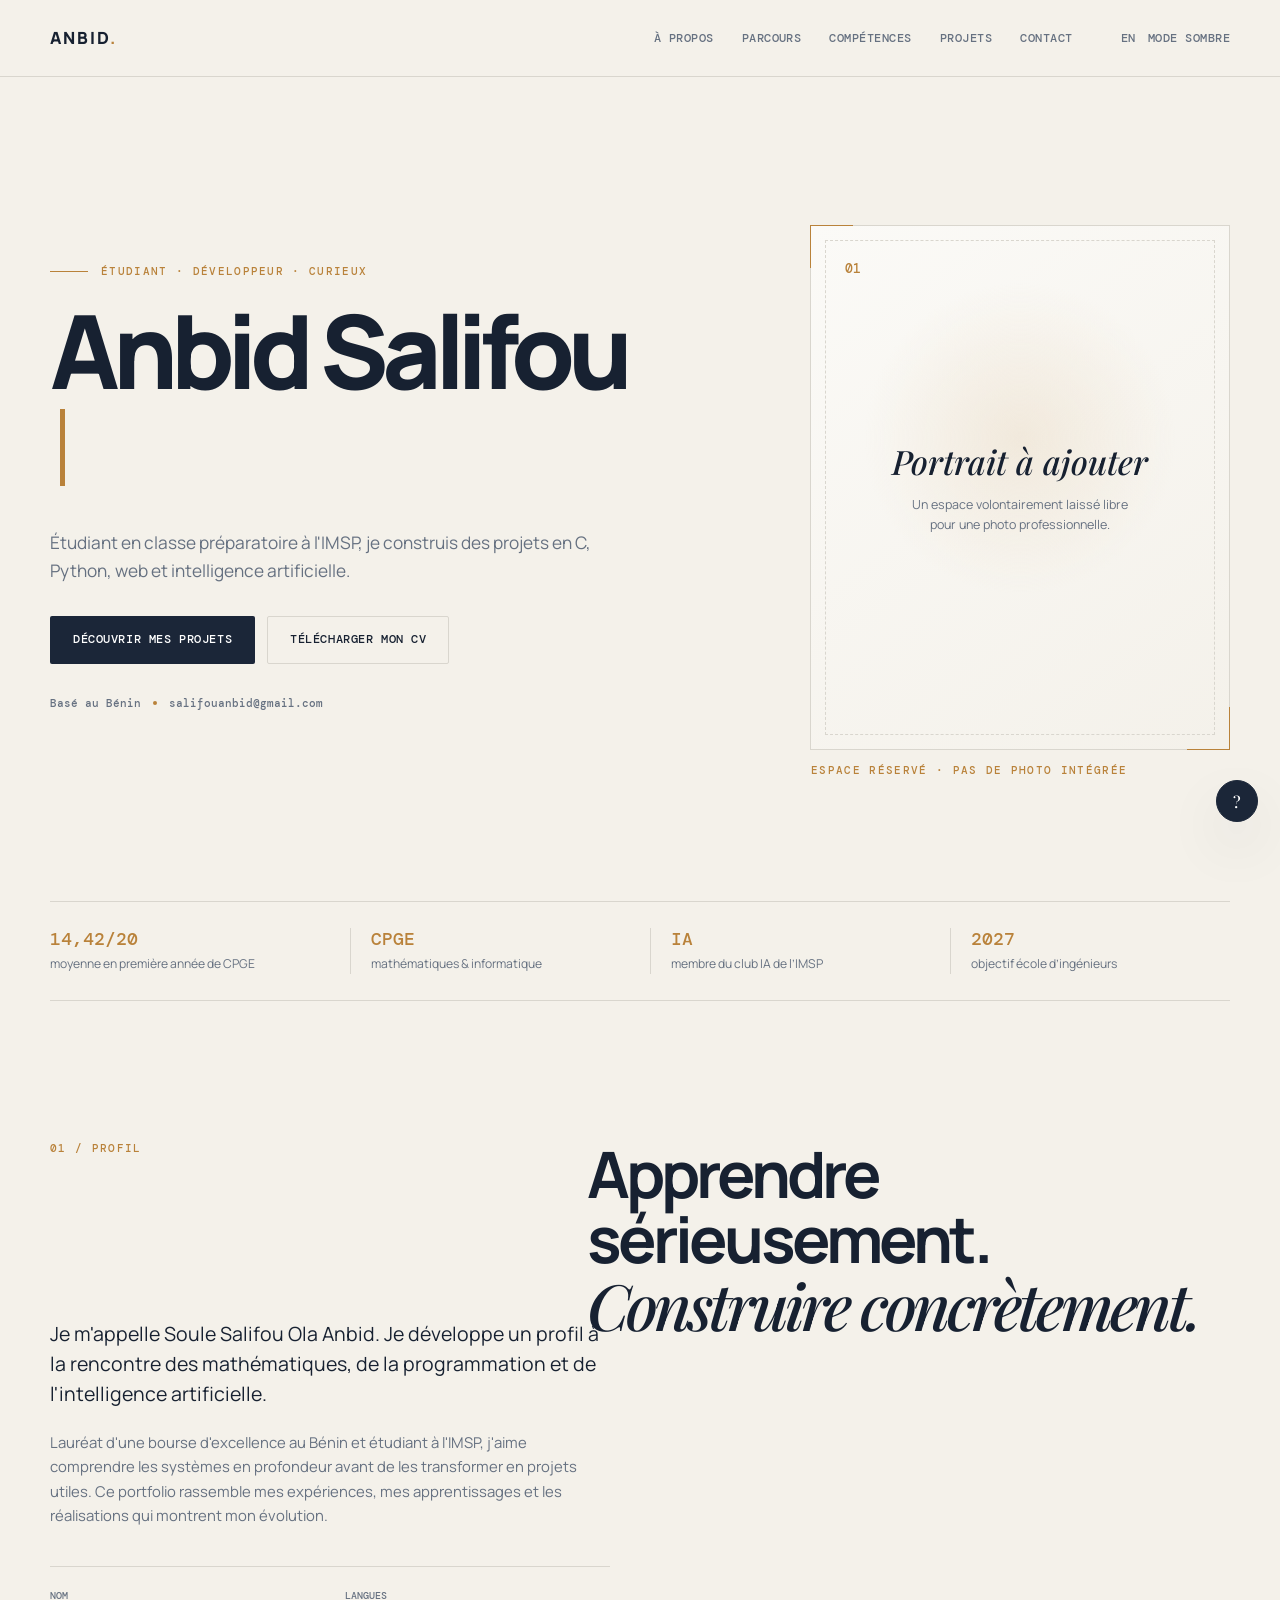
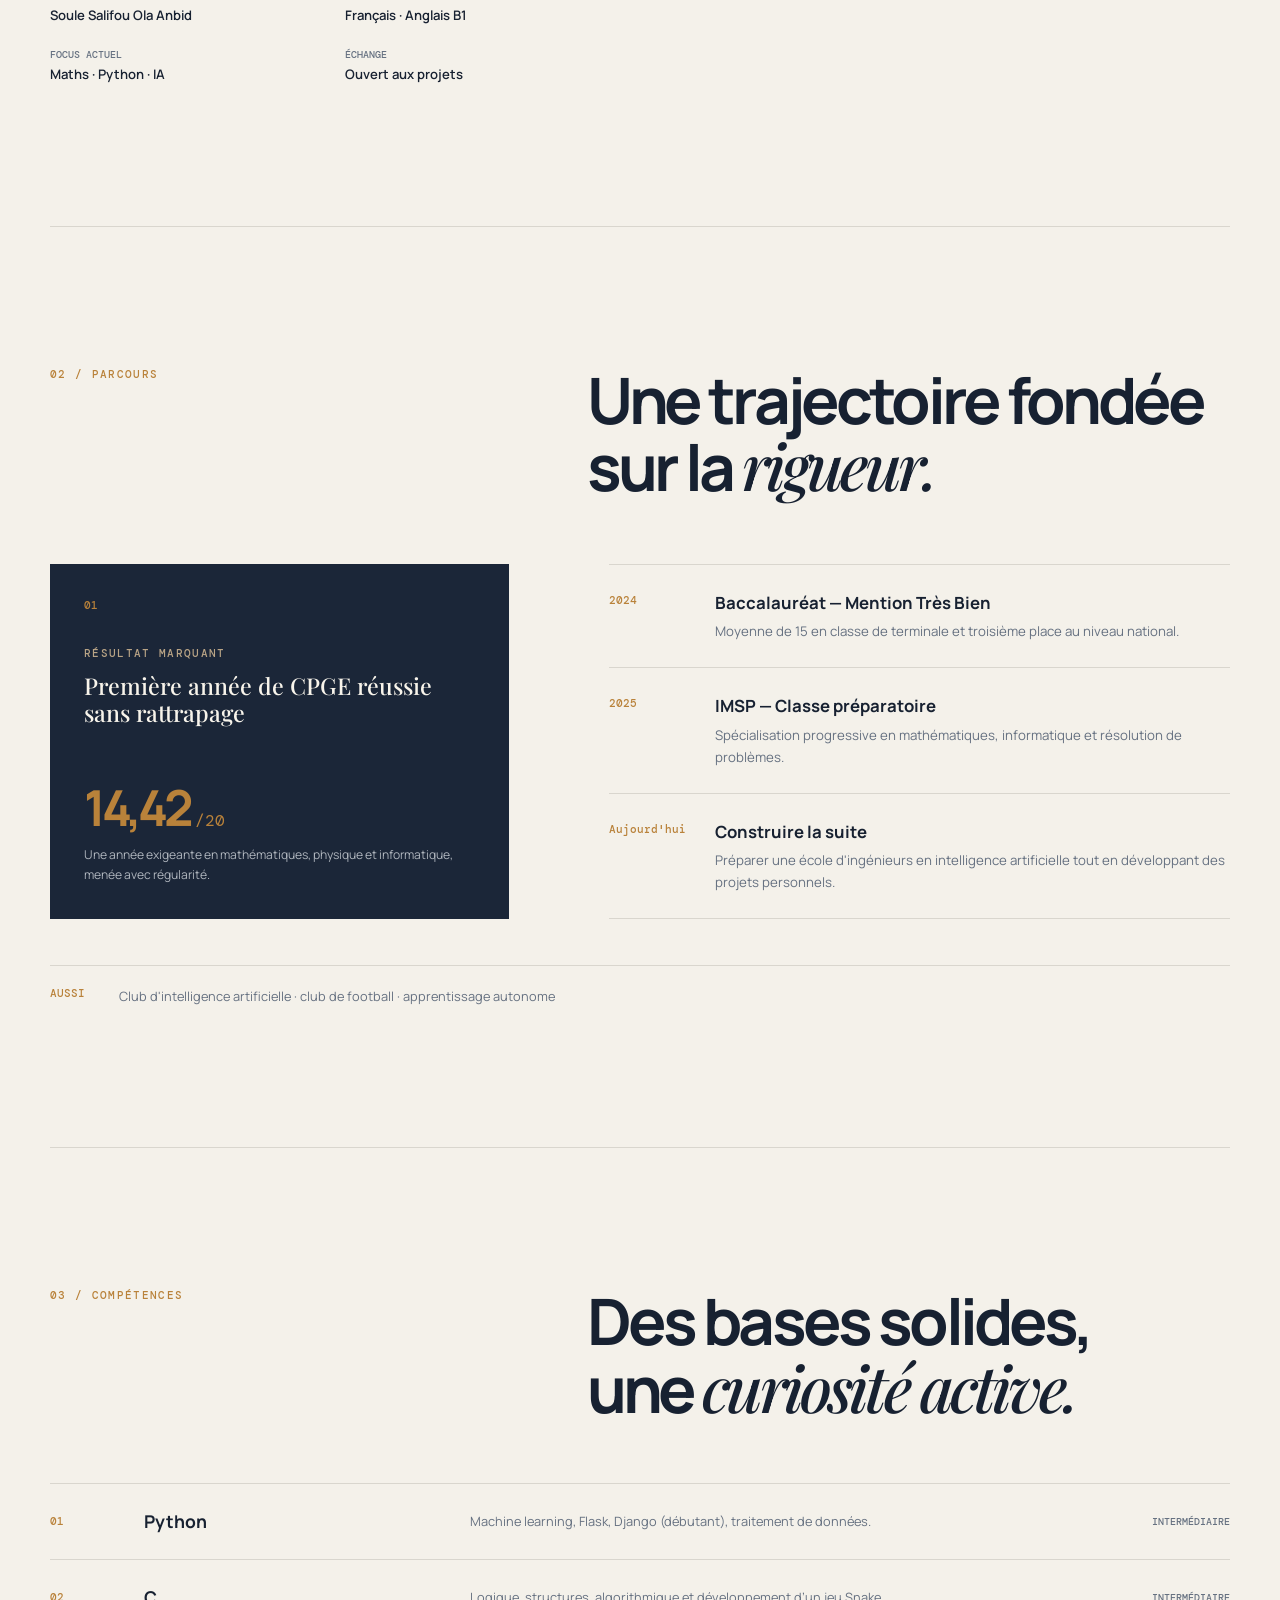
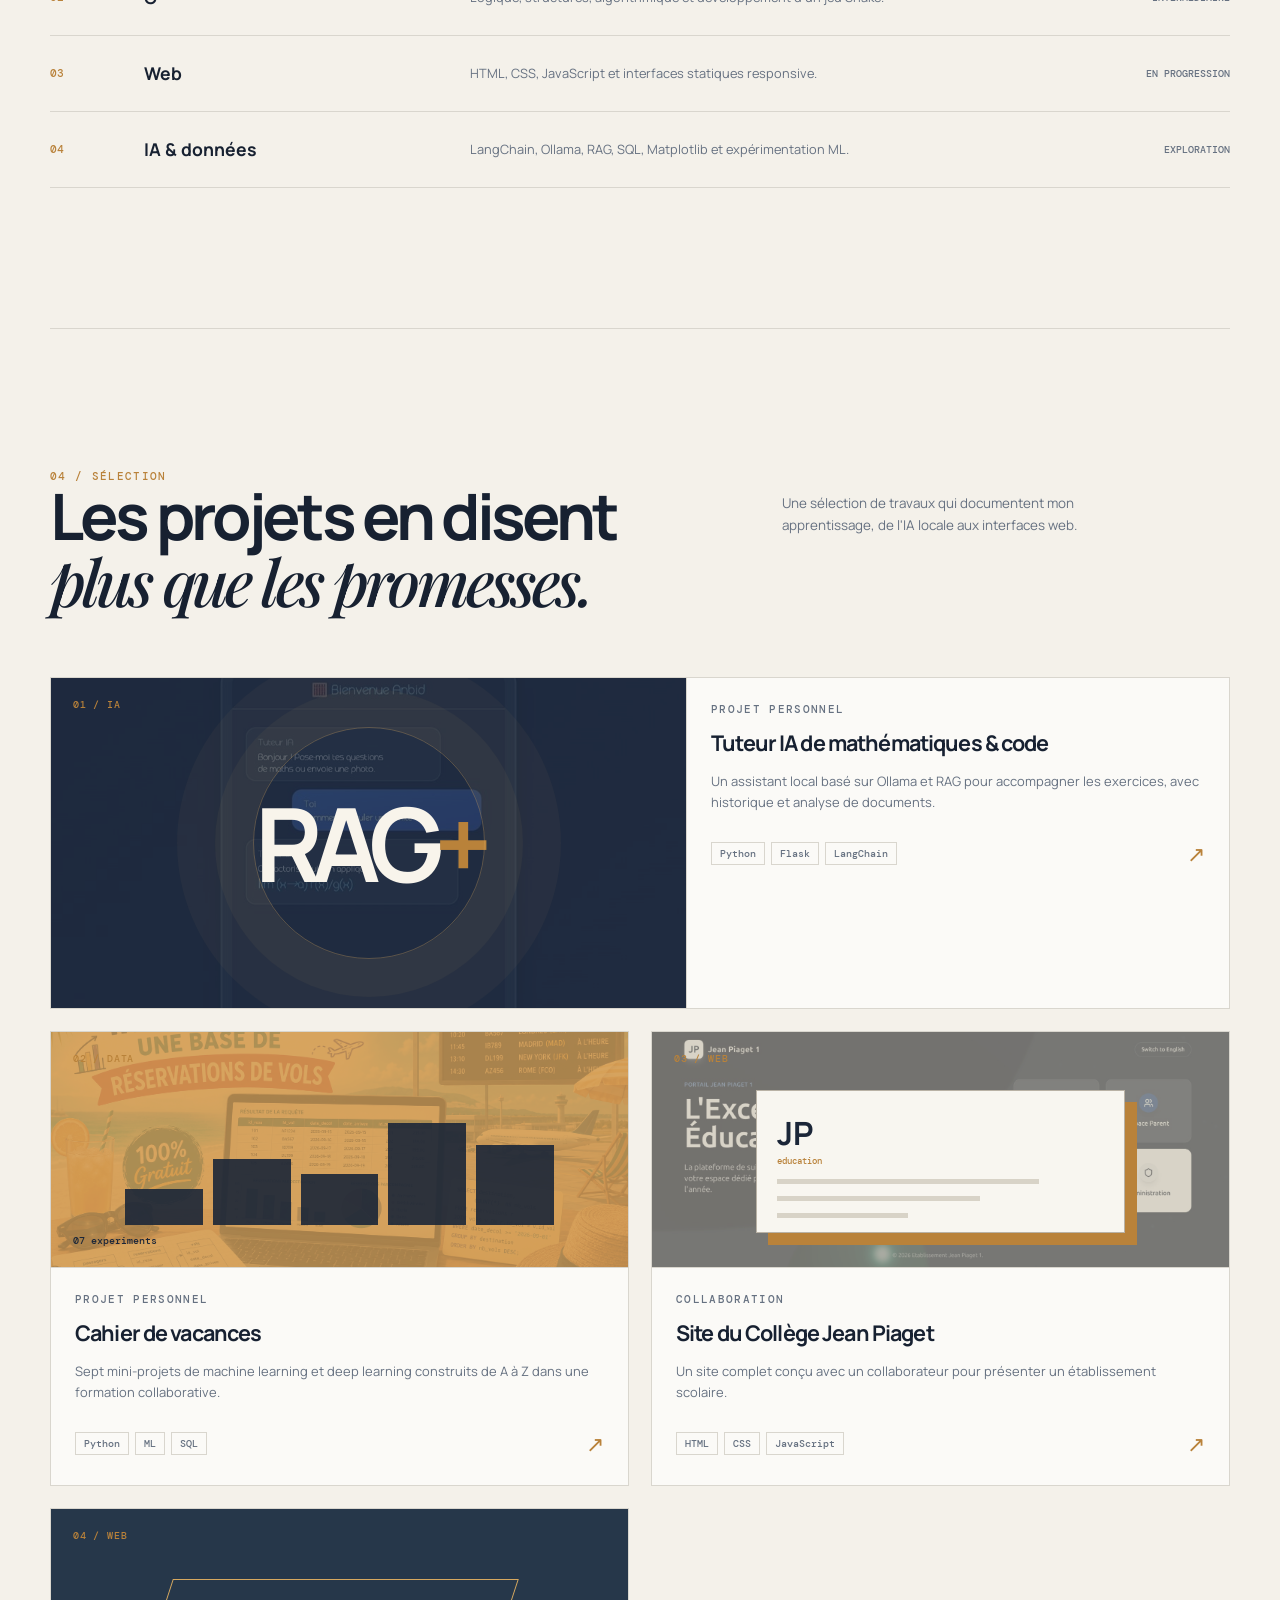
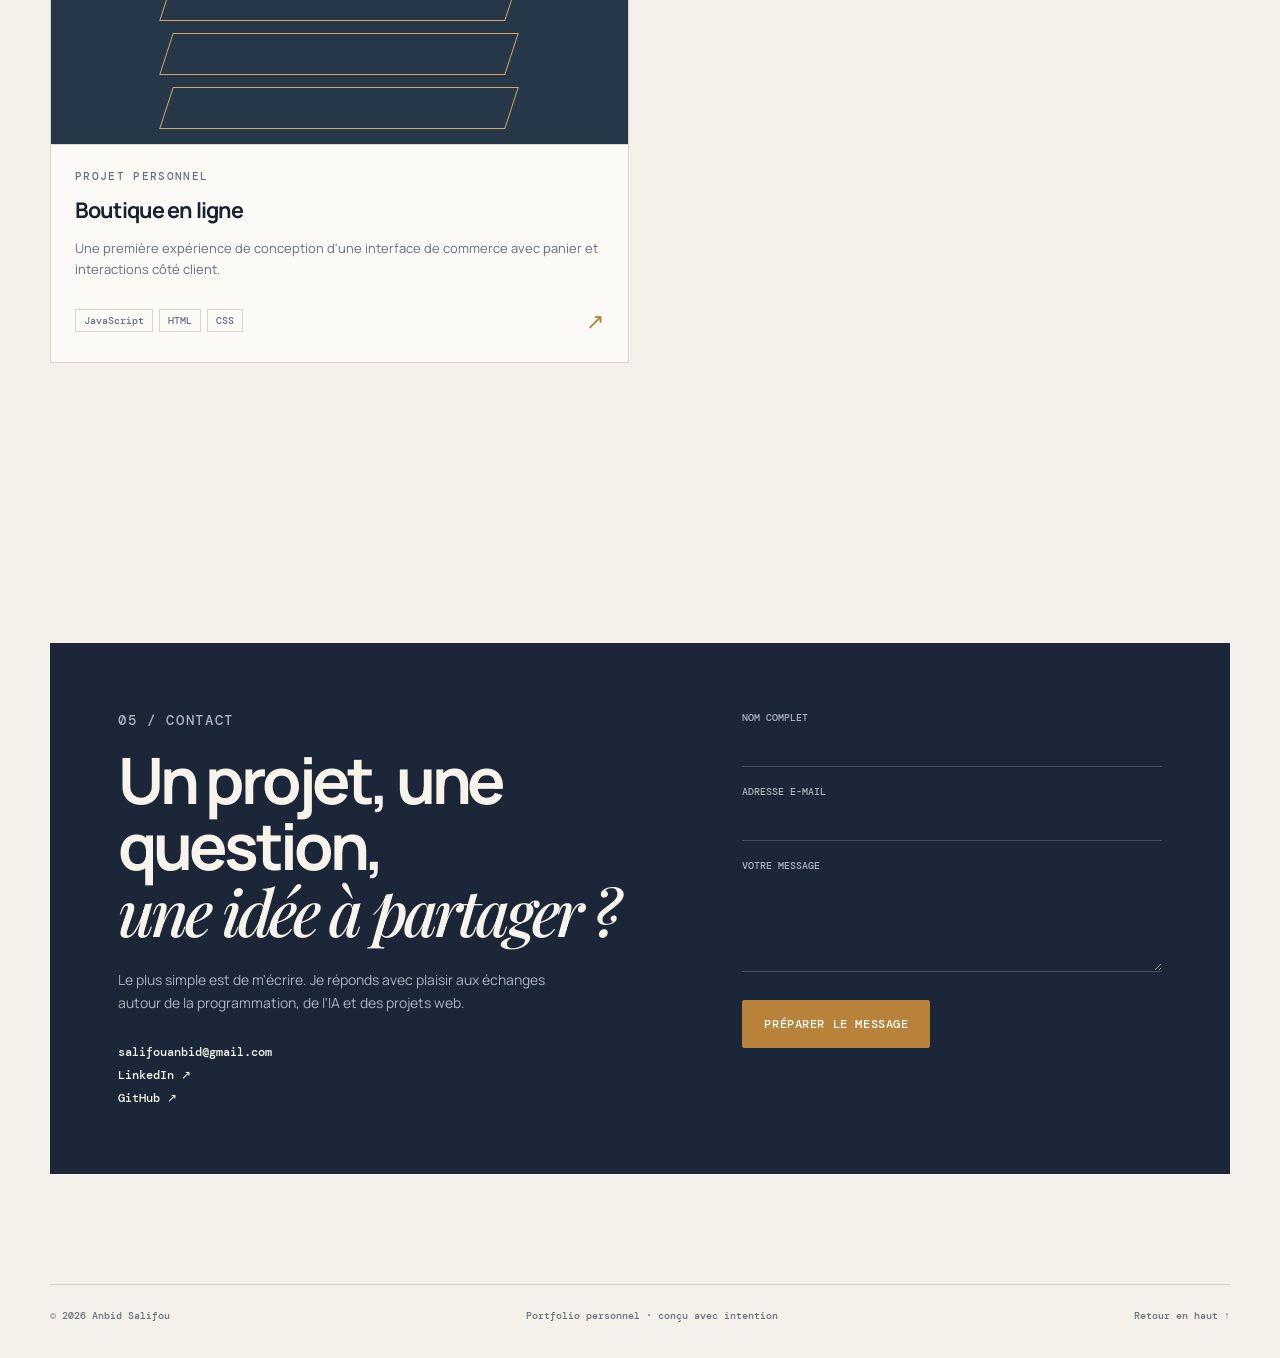
==== index.html @ 21103e48 "Refondre le portfolio avec une direction éditoriale sobre" ====
<!DOCTYPE html>
<html lang="fr">
<head>
    <meta charset="UTF-8">
    <meta name="viewport" content="width=device-width, initial-scale=1.0">
    <meta name="description" content="Portfolio d'Anbid Salifou : mathématiques, informatique, IA et projets web.">
    <meta name="theme-color" content="#f4f1ea">
    <title>Anbid Salifou — Portfolio</title>
    <link rel="icon" href="data:image/svg+xml,%3Csvg xmlns='http://www.w3.org/2000/svg' viewBox='0 0 64 64'%3E%3Crect width='64' height='64' rx='14' fill='%231b2638'/%3E%3Ctext x='32' y='43' font-family='Arial,sans-serif' font-size='30' font-weight='700' text-anchor='middle' fill='%23d6a85f'%3EAS%3C/text%3E%3C/svg%3E">
    <link rel="stylesheet" href="style.css">
</head>
<body>
    <header class="site-header">
        <nav class="nav-shell" aria-label="Navigation principale">
            <a class="wordmark" href="#home" aria-label="Anbid Salifou — accueil">ANBID<span>.</span></a>
            <button class="menu-toggle" id="menu-toggle" aria-label="Ouvrir le menu" aria-expanded="false"><span></span><span></span></button>
            <div class="nav-panel" id="nav-panel">
                <a href="#about" data-i18n="nav_about">À propos</a>
                <a href="#journey" data-i18n="nav_journey">Parcours</a>
                <a href="#skills" data-i18n="nav_skills">Compétences</a>
                <a href="#projects" data-i18n="nav_projects">Projets</a>
                <a href="#contact" data-i18n="nav_contact">Contact</a>
            </div>
            <div class="nav-tools">
                <button class="text-control" id="lang-toggle" type="button" title="Changer de langue">EN</button>
                <button class="text-control" id="theme-toggle" type="button" data-i18n="theme_light">Mode clair</button>
            </div>
        </nav>
    </header>

    <main>
        <section class="hero" id="home">
            <div class="hero-copy">
                <p class="eyebrow"><span class="eyebrow-line"></span><span data-i18n="hero_eyebrow">Étudiant · développeur · curieux</span></p>
                <h1><span id="typewriter-title">Anbid Salifou</span><span class="type-cursor" aria-hidden="true"></span></h1>
                <p class="hero-lede" id="typewriter-text">Étudiant en classe préparatoire à l'IMSP, je construis des projets en C, Python, web et intelligence artificielle.</p>
                <div class="hero-actions">
                    <a class="button button-dark" href="#projects" data-i18n="hero_projects">Découvrir mes projets</a>
                    <a class="button button-outline" href="assets/cv-anbid-salifou.pdf" download data-i18n="hero_cv">Télécharger mon CV</a>
                </div>
                <div class="hero-meta">
                    <span data-i18n="hero_location">Basé au Bénin</span><span class="meta-dot"></span><a href="mailto:salifouanbid@gmail.com">salifouanbid@gmail.com</a>
                </div>
            </div>
            <div class="portrait-slot" aria-label="Emplacement réservé pour une future photo">
                <div class="portrait-inner">
                    <span class="portrait-number">01</span>
                    <span class="portrait-label" data-i18n="portrait_placeholder">Portrait à ajouter</span>
                    <span class="portrait-note" data-i18n="portrait_note">Un espace volontairement laissé libre pour une photo professionnelle.</span>
                </div>
                <span class="portrait-caption" data-i18n="portrait_caption">Espace réservé · pas de photo intégrée</span>
            </div>
        </section>

        <section class="proof-bar" aria-label="Points forts">
            <div><strong>14,42/20</strong><span data-i18n="proof_average">moyenne en première année de CPGE</span></div>
            <div><strong>CPGE</strong><span data-i18n="proof_studies">mathématiques & informatique</span></div>
            <div><strong>IA</strong><span data-i18n="proof_club">membre du club IA de l'IMSP</span></div>
            <div><strong>2027</strong><span data-i18n="proof_goal">objectif école d'ingénieurs</span></div>
        </section>

        <section class="section about-section" id="about">
            <div class="section-intro"><p class="section-kicker">01 / <span data-i18n="about_kicker">Profil</span></p><h2 data-i18n="about_title">Apprendre sérieusement.<br><em>Construire concrètement.</em></h2></div>
            <div class="about-content">
                <p class="lead" data-i18n="about_lead">Je m'appelle Soule Salifou Ola Anbid. Je développe un profil à la rencontre des mathématiques, de la programmation et de l'intelligence artificielle.</p>
                <p data-i18n="about_text">Lauréat d'une bourse d'excellence au Bénin et étudiant à l'IMSP, j'aime comprendre les systèmes en profondeur avant de les transformer en projets utiles. Ce portfolio rassemble mes expériences, mes apprentissages et les réalisations qui montrent mon évolution.</p>
                <div class="about-details">
                    <div><span data-i18n="detail_name_label">Nom</span><strong>Soule Salifou Ola Anbid</strong></div>
                    <div><span data-i18n="detail_languages_label">Langues</span><strong data-i18n="detail_languages">Français · Anglais B1</strong></div>
                    <div><span data-i18n="detail_focus_label">Focus actuel</span><strong data-i18n="detail_focus">Maths · Python · IA</strong></div>
                    <div><span data-i18n="detail_availability_label">Échange</span><strong data-i18n="detail_availability">Ouvert aux projets</strong></div>
                </div>
            </div>
        </section>

        <section class="section journey-section" id="journey">
            <div class="section-heading"><p class="section-kicker">02 / <span data-i18n="journey_kicker">Parcours</span></p><h2 data-i18n="journey_title">Une trajectoire fondée<br>sur la <em>rigueur.</em></h2></div>
            <div class="journey-layout">
                <div class="achievement-card"><span class="card-index">01</span><p class="card-label" data-i18n="achievement_label">Résultat marquant</p><h3 data-i18n="achievement_title">Première année de CPGE réussie sans rattrapage</h3><strong>14,42<span>/20</span></strong><p data-i18n="achievement_text">Une année exigeante en mathématiques, physique et informatique, menée avec régularité.</p></div>
                <div class="timeline">
                    <article><span>2024</span><div><h3 data-i18n="timeline_bac_title">Baccalauréat — Mention Très Bien</h3><p data-i18n="timeline_bac_text">Moyenne de 15 en classe de terminale et troisième place au niveau national.</p></div></article>
                    <article><span>2025</span><div><h3 data-i18n="timeline_cpge_title">IMSP — Classe préparatoire</h3><p data-i18n="timeline_cpge_text">Spécialisation progressive en mathématiques, informatique et résolution de problèmes.</p></div></article>
                    <article><span data-i18n="timeline_now_date">Aujourd'hui</span><div><h3 data-i18n="timeline_now_title">Construire la suite</h3><p data-i18n="timeline_now_text">Préparer une école d'ingénieurs en intelligence artificielle tout en développant des projets personnels.</p></div></article>
                </div>
            </div>
            <div class="engagements"><span data-i18n="engagements_label">Aussi</span><p data-i18n="engagements_text">Club d'intelligence artificielle · club de football · apprentissage autonome</p></div>
        </section>

        <section class="section skills-section" id="skills">
            <div class="section-heading"><p class="section-kicker">03 / <span data-i18n="skills_kicker">Compétences</span></p><h2 data-i18n="skills_title">Des bases solides,<br>une <em>curiosité active.</em></h2></div>
            <div class="skills-list">
                <article class="skill-row"><span class="skill-number">01</span><h3>Python</h3><p data-i18n="skill_python">Machine learning, Flask, Django (débutant), traitement de données.</p><span class="skill-level" data-i18n="level_intermediate">Intermédiaire</span></article>
                <article class="skill-row"><span class="skill-number">02</span><h3>C</h3><p data-i18n="skill_c">Logique, structures, algorithmique et développement d'un jeu Snake.</p><span class="skill-level" data-i18n="level_intermediate">Intermédiaire</span></article>
                <article class="skill-row"><span class="skill-number">03</span><h3>Web</h3><p data-i18n="skill_web">HTML, CSS, JavaScript et interfaces statiques responsive.</p><span class="skill-level" data-i18n="level_learning">En progression</span></article>
                <article class="skill-row"><span class="skill-number">04</span><h3>IA & données</h3><p data-i18n="skill_ai">LangChain, Ollama, RAG, SQL, Matplotlib et expérimentation ML.</p><span class="skill-level" data-i18n="level_exploring">Exploration</span></article>
            </div>
        </section>

        <section class="section projects-section" id="projects">
            <div class="section-heading projects-heading"><div><p class="section-kicker">04 / <span data-i18n="projects_kicker">Sélection</span></p><h2 data-i18n="projects_title">Les projets en disent<br><em>plus que les promesses.</em></h2></div><p class="heading-note" data-i18n="projects_note">Une sélection de travaux qui documentent mon apprentissage, de l'IA locale aux interfaces web.</p></div>
            <div class="projects-grid">
                <article class="project-card project-card-featured"><div class="project-visual visual-ai"><img class="project-shot" src="images/tuteur-ia.jpg" alt="Aperçu du tuteur IA" loading="lazy"><span class="project-category">01 / IA</span><div class="visual-mark">RAG<span>+</span></div></div><div class="project-body"><p class="project-type" data-i18n="project_build">Projet personnel</p><h3 data-i18n="project_ai_title">Tuteur IA de mathématiques & code</h3><p data-i18n="project_ai_text">Un assistant local basé sur Ollama et RAG pour accompagner les exercices, avec historique et analyse de documents.</p><div class="project-footer"><div class="tags"><span>Python</span><span>Flask</span><span>LangChain</span></div><a href="https://github.com/salifouanbid/Math-agent" target="_blank" rel="noopener" aria-label="Math-agent sur GitHub">↗</a></div></div></article>
                <article class="project-card"><div class="project-visual visual-notebook"><img class="project-shot" src="images/image.png" alt="Aperçu d’un mini-projet de machine learning" loading="lazy"><span class="project-category">02 / DATA</span><div class="mini-chart"><i></i><i></i><i></i><i></i><i></i></div><span class="visual-caption">07 experiments</span></div><div class="project-body"><p class="project-type" data-i18n="project_build">Projet personnel</p><h3 data-i18n="project_ml_title">Cahier de vacances</h3><p data-i18n="project_ml_text">Sept mini-projets de machine learning et deep learning construits de A à Z dans une formation collaborative.</p><div class="project-footer"><div class="tags"><span>Python</span><span>ML</span><span>SQL</span></div><a href="https://github.com/salifouanbid/Cahier-Vacances-2026" target="_blank" rel="noopener" aria-label="Cahier de Vacances sur GitHub">↗</a></div></div></article>
                <article class="project-card"><div class="project-visual visual-school"><img class="project-shot" src="images/jp-im-1.jpg" alt="Aperçu du site du Collège Jean Piaget" loading="lazy"><span class="project-category">03 / WEB</span><div class="school-window"><b>JP</b><span>education</span><em></em><em></em><em></em></div></div><div class="project-body"><p class="project-type" data-i18n="project_collab">Collaboration</p><h3 data-i18n="project_school_title">Site du Collège Jean Piaget</h3><p data-i18n="project_school_text">Un site complet conçu avec un collaborateur pour présenter un établissement scolaire.</p><div class="project-footer"><div class="tags"><span>HTML</span><span>CSS</span><span>JavaScript</span></div><a href="https://github.com/salifouanbid/Site-JeanPiaget" target="_blank" rel="noopener" aria-label="Site Jean Piaget sur GitHub">↗</a></div></div></article>
                <article class="project-card"><div class="project-visual visual-shop"><span class="project-category">04 / WEB</span><div class="shop-lines"><span></span><span></span><span></span></div></div><div class="project-body"><p class="project-type" data-i18n="project_build">Projet personnel</p><h3 data-i18n="project_shop_title">Boutique en ligne</h3><p data-i18n="project_shop_text">Une première expérience de conception d'une interface de commerce avec panier et interactions côté client.</p><div class="project-footer"><div class="tags"><span>JavaScript</span><span>HTML</span><span>CSS</span></div><a href="https://github.com/salifouanbid/Boutique_de_ventes_en_ligne" target="_blank" rel="noopener" aria-label="Boutique en ligne sur GitHub">↗</a></div></div></article>
            </div>
        </section>

        <section class="section contact-section" id="contact">
            <div class="contact-panel"><div class="contact-copy"><p class="section-kicker">05 / <span data-i18n="contact_kicker">Contact</span></p><h2 data-i18n="contact_title">Un projet, une question,<br><em>une idée à partager ?</em></h2><p data-i18n="contact_text">Le plus simple est de m'écrire. Je réponds avec plaisir aux échanges autour de la programmation, de l'IA et des projets web.</p><div class="contact-links"><a href="mailto:salifouanbid@gmail.com">salifouanbid@gmail.com</a><a href="https://www.linkedin.com/in/anbid-salifou-656780379/" target="_blank" rel="noopener">LinkedIn ↗</a><a href="https://github.com/salifouanbid" target="_blank" rel="noopener">GitHub ↗</a></div></div><form class="contact-form" id="contactForm"><label><span data-i18n="form_name">Nom complet</span><input type="text" name="name" required></label><label><span data-i18n="form_email">Adresse e-mail</span><input type="email" name="email" required></label><label><span data-i18n="form_message">Votre message</span><textarea name="message" rows="4" required></textarea></label><button class="button button-light" type="submit" data-i18n="form_send">Préparer le message</button><p class="form-status" id="formStatus" role="status" aria-live="polite"></p></form></div>
        </section>
    </main>

    <footer class="site-footer"><span>© 2026 Anbid Salifou</span><span data-i18n="footer_note">Portfolio personnel · conçu avec intention</span><a href="#home" data-i18n="footer_top">Retour en haut ↑</a></footer>

    <button class="back-to-top" id="back-to-top" aria-label="Retour en haut">↑</button>
    <button class="assistant-toggle" id="assistant-toggle" aria-label="Ouvrir l'assistant FAQ">?</button>
    <aside class="assistant" id="assistant" aria-label="Assistant FAQ"><div class="assistant-header"><strong data-i18n="assistant_title">À propos d'Anbid</strong><button id="assistant-close" aria-label="Fermer">×</button></div><div class="assistant-messages" id="assistant-messages"><p class="assistant-msg bot" data-i18n="assistant_welcome">Je peux répondre rapidement sur le parcours, les compétences, les projets ou le contact.</p></div><div class="assistant-suggestions" id="assistant-suggestions"></div><div class="assistant-input"><input id="assistant-input" type="text" data-i18n-placeholder="assistant_placeholder" placeholder="Posez une question…"><button id="assistant-send" aria-label="Envoyer">↗</button></div></aside>
    <script src="script.js"></script>
</body>
</html>
---- style.css ----
@import url('https://fonts.googleapis.com/css2?family=DM+Mono:wght@400;500&family=Manrope:wght@400;500;600;700;800&family=Playfair+Display:ital,wght@0,500;0,600;1,500;1,600&display=swap');

:root { --ink:#172131; --muted:#667181; --paper:#f4f1ea; --surface:#fbfaf7; --line:#d9d6ce; --gold:#b9823a; --gold-soft:#eadbc5; --night:#1b2638; --white:#fffdf8; --shadow:0 24px 60px rgba(29,37,50,.09); --serif:'Playfair Display',Georgia,serif; --sans:'Manrope',Arial,sans-serif; --mono:'DM Mono',monospace; }
body.dark { --ink:#f3f0e8; --muted:#aab2be; --paper:#131a24; --surface:#1a2330; --line:#303b4b; --gold:#d6a85f; --gold-soft:#3e3427; --night:#0e141d; --white:#f8f5ee; --shadow:0 24px 60px rgba(0,0,0,.22); }
* { box-sizing:border-box; margin:0; padding:0; }
html { scroll-behavior:smooth; }
body { background:var(--paper); color:var(--ink); font-family:var(--sans); line-height:1.65; overflow-x:hidden; transition:background .25s,color .25s; }
a { color:inherit; }
.site-header { position:sticky; top:0; z-index:20; background:color-mix(in srgb,var(--paper) 88%,transparent); backdrop-filter:blur(14px); border-bottom:1px solid var(--line); }
.nav-shell { width:min(1180px,calc(100% - 48px)); min-height:76px; margin:auto; display:flex; align-items:center; gap:38px; }
.wordmark { font-weight:800; letter-spacing:.12em; text-decoration:none; font-size:1.05rem; }
.wordmark span { color:var(--gold); }
.nav-panel { display:flex; gap:28px; margin-left:auto; }
.nav-panel a,.nav-tools button { font:500 .76rem var(--mono); text-decoration:none; color:var(--muted); text-transform:uppercase; letter-spacing:.04em; }
.nav-panel a:hover,.nav-tools button:hover,.site-footer a:hover { color:var(--gold); }
.nav-tools { display:flex; gap:12px; align-items:center; margin-left:10px; }
.text-control { border:0; background:none; cursor:pointer; color:var(--muted); padding:8px 0; }
.menu-toggle { display:none; margin-left:auto; background:none; border:0; width:28px; height:28px; cursor:pointer; }
.menu-toggle span { display:block; width:22px; height:1px; margin:6px 0; background:var(--ink); transition:.2s; }
.hero { width:min(1180px,calc(100% - 48px)); min-height:calc(100vh - 76px); margin:auto; padding:96px 0 100px; display:grid; grid-template-columns:1.08fr .92fr; gap:88px; align-items:center; }
.eyebrow,.section-kicker,.project-type,.card-label,.portrait-caption { font:500 .69rem var(--mono); color:var(--gold); text-transform:uppercase; letter-spacing:.12em; }
.eyebrow { display:flex; align-items:center; gap:13px; margin-bottom:24px; }
.eyebrow-line { width:38px; height:1px; background:var(--gold); }
h1,h2,h3,p { max-width:100%; }
h1 { font-size:clamp(3.6rem,8vw,7.4rem); letter-spacing:-.07em; line-height:.94; font-weight:800; max-width:760px; }
h1 .type-cursor { display:inline-block; width:5px; height:.75em; background:var(--gold); margin-left:10px; animation:blink 1s step-end infinite; vertical-align:baseline; }
@keyframes blink { 50% { opacity:0; } }
.hero-lede { max-width:560px; color:var(--muted); font-size:1.08rem; margin:34px 0 30px; }
.hero-actions { display:flex; gap:12px; flex-wrap:wrap; }
.button { display:inline-flex; justify-content:center; align-items:center; min-height:48px; padding:0 22px; border:1px solid transparent; border-radius:2px; font:500 .72rem var(--mono); text-transform:uppercase; letter-spacing:.05em; text-decoration:none; cursor:pointer; transition:transform .2s,background .2s,color .2s,border .2s; }
.button:hover { transform:translateY(-2px); }
.button-dark { background:var(--night); color:#fff; }
.button-dark:hover { background:var(--gold); }
.button-outline { border-color:var(--line); color:var(--ink); }
.button-outline:hover { border-color:var(--gold); color:var(--gold); }
.button-light { background:var(--gold); color:#fff; border:0; }
.hero-meta { display:flex; align-items:center; gap:12px; margin-top:32px; color:var(--muted); font:500 .68rem var(--mono); }
.hero-meta a { text-decoration:none; }.hero-meta a:hover { color:var(--gold); }.meta-dot { width:4px; height:4px; border-radius:50%; background:var(--gold); }
.portrait-slot { justify-self:end; width:min(100%,420px); aspect-ratio:4/5; border:1px solid var(--line); position:relative; padding:14px; background:linear-gradient(145deg,var(--surface),transparent); }
.portrait-slot::before,.portrait-slot::after { content:''; position:absolute; width:42px; height:42px; border-color:var(--gold); border-style:solid; pointer-events:none; }.portrait-slot::before { top:-1px; left:-1px; border-width:1px 0 0 1px; }.portrait-slot::after { right:-1px; bottom:-1px; border-width:0 1px 1px 0; }
.portrait-inner { height:100%; border:1px dashed var(--line); display:flex; flex-direction:column; align-items:center; justify-content:center; text-align:center; padding:30px; background:radial-gradient(circle at 50% 40%,color-mix(in srgb,var(--gold-soft) 48%,transparent),transparent 44%); }
.portrait-number { position:absolute; top:34px; left:34px; font:500 .8rem var(--mono); color:var(--gold); }.portrait-label { font:500 clamp(1.45rem,3vw,2.1rem) var(--serif); font-style:italic; }.portrait-note { max-width:230px; margin-top:12px; color:var(--muted); font-size:.78rem; line-height:1.6; }.portrait-caption { position:absolute; bottom:-28px; left:0; }
.proof-bar { border-top:1px solid var(--line); border-bottom:1px solid var(--line); display:grid; grid-template-columns:repeat(4,1fr); width:min(1180px,calc(100% - 48px)); margin:auto; padding:26px 0; gap:20px; }.proof-bar div { display:flex; flex-direction:column; gap:4px; padding-left:20px; border-left:1px solid var(--line); }.proof-bar div:first-child { border-left:0; padding-left:0; }.proof-bar strong { font:500 1.1rem var(--mono); color:var(--gold); }.proof-bar span { color:var(--muted); font-size:.76rem; }
.section { width:min(1180px,calc(100% - 48px)); margin:auto; padding:140px 0; }.section-intro,.section-heading { display:grid; grid-template-columns:1fr 1.35fr; gap:60px; align-items:start; }.section h2 { font-size:clamp(2.4rem,5vw,4.9rem); line-height:1.02; letter-spacing:-.06em; font-weight:700; }.section h2 em { font-family:var(--serif); font-weight:500; }.about-content { grid-column:2; margin-top:-20px; max-width:560px; }.about-content .lead { color:var(--ink); font-size:1.22rem; line-height:1.55; margin-bottom:20px; }.about-content>p:not(.lead) { color:var(--muted); font-size:.93rem; }.about-details { display:grid; grid-template-columns:repeat(2,1fr); gap:22px 30px; border-top:1px solid var(--line); margin-top:38px; padding-top:22px; }.about-details div { display:flex; flex-direction:column; gap:3px; }.about-details span { color:var(--muted); font:500 .63rem var(--mono); text-transform:uppercase; }.about-details strong { font-size:.82rem; font-weight:600; }
.journey-section,.projects-section { border-top:1px solid var(--line); }.journey-layout { display:grid; grid-template-columns:.85fr 1.15fr; gap:100px; margin-top:64px; }.achievement-card { background:var(--night); color:#f8f4eb; padding:34px; min-height:310px; position:relative; display:flex; flex-direction:column; }.card-index { color:var(--gold); font:500 .7rem var(--mono); }.card-label { margin-top:34px; color:#b9a486; }.achievement-card h3 { font:500 1.45rem var(--serif); line-height:1.2; margin:12px 0 20px; }.achievement-card>strong { font:700 3.1rem var(--sans); letter-spacing:-.08em; color:var(--gold); line-height:1; margin-top:auto; }.achievement-card>strong span { font:400 1rem var(--mono); letter-spacing:0; margin-left:5px; }.achievement-card>p:last-child { color:#aeb4bc; font-size:.76rem; margin-top:12px; }.timeline { border-top:1px solid var(--line); }.timeline article { display:grid; grid-template-columns:82px 1fr; gap:24px; padding:24px 0; border-bottom:1px solid var(--line); }.timeline article>span { color:var(--gold); font:500 .7rem var(--mono); padding-top:4px; }.timeline h3 { font-size:1.05rem; margin-bottom:5px; }.timeline p { color:var(--muted); font-size:.83rem; }.engagements { display:flex; gap:34px; margin-top:46px; border-top:1px solid var(--line); padding-top:20px; }.engagements>span { color:var(--gold); font:500 .7rem var(--mono); text-transform:uppercase; }.engagements p { color:var(--muted); font-size:.8rem; }
.skills-section { border-top:1px solid var(--line); }.skills-list { margin-top:62px; border-top:1px solid var(--line); }.skill-row { display:grid; grid-template-columns:72px 1fr 2fr 130px; align-items:center; gap:22px; padding:23px 0; border-bottom:1px solid var(--line); }.skill-number { color:var(--gold); font:500 .68rem var(--mono); }.skill-row h3 { font-size:1.1rem; }.skill-row p { color:var(--muted); font-size:.8rem; }.skill-level { justify-self:end; color:var(--muted); font:500 .62rem var(--mono); text-transform:uppercase; }
.projects-heading { grid-template-columns:1.2fr .8fr; }.heading-note { color:var(--muted); max-width:320px; font-size:.84rem; padding-top:23px; }.projects-grid { display:grid; grid-template-columns:repeat(2,1fr); gap:22px; margin-top:62px; }.project-card { border:1px solid var(--line); background:var(--surface); transition:transform .2s,border .2s,box-shadow .2s; }.project-card:hover { transform:translateY(-5px); border-color:var(--gold); box-shadow:var(--shadow); }.project-card-featured { grid-column:span 2; display:grid; grid-template-columns:1.08fr .92fr; }.project-visual { min-height:236px; position:relative; overflow:hidden; border-bottom:1px solid var(--line); background:var(--night); }.project-card-featured .project-visual { min-height:330px; border-bottom:0; border-right:1px solid var(--line); }.project-shot { position:absolute; inset:0; width:100%; height:100%; object-fit:cover; opacity:.3; mix-blend-mode:screen; filter:saturate(.72) contrast(1.05); } .visual-school .project-shot { opacity:.48; mix-blend-mode:multiply; filter:saturate(.65); } .visual-notebook .project-shot { opacity:.22; mix-blend-mode:multiply; } .project-category { position:absolute; left:22px; top:20px; font:500 .63rem var(--mono); color:var(--gold); letter-spacing:.08em; z-index:1; }.visual-mark { position:absolute; inset:0; display:flex; align-items:center; justify-content:center; font:700 clamp(3.5rem,8vw,6.8rem) var(--sans); letter-spacing:-.1em; color:#f8f4eb; }.visual-mark span { color:var(--gold); }.visual-ai::after { content:''; position:absolute; width:230px; height:230px; border:1px solid rgba(214,168,95,.33); border-radius:50%; left:50%; top:50%; transform:translate(-50%,-50%); box-shadow:0 0 0 38px rgba(214,168,95,.05),0 0 0 76px rgba(214,168,95,.04); }.visual-notebook { background:#d7a45f; }.mini-chart { position:absolute; inset:62px 45px 42px; display:flex; align-items:end; justify-content:center; gap:10px; }.mini-chart i { display:block; width:16%; background:#1b2638; opacity:.9; }.mini-chart i:nth-child(1){height:28%}.mini-chart i:nth-child(2){height:51%}.mini-chart i:nth-child(3){height:39%}.mini-chart i:nth-child(4){height:78%}.mini-chart i:nth-child(5){height:61%}.visual-caption { position:absolute; bottom:20px; left:22px; font:500 .63rem var(--mono); color:#1b2638; }.visual-school { background:#d8d3c7; }.school-window { position:absolute; left:18%; right:18%; top:58px; bottom:34px; background:#f8f6f0; border:1px solid #b9b2a5; padding:20px; box-shadow:12px 12px 0 #b9823a; }.school-window b { font:700 2rem var(--sans); color:#1b2638; }.school-window span { display:block; font:500 .58rem var(--mono); color:#b9823a; }.school-window em { display:block; height:5px; background:#d8d3c7; margin-top:12px; width:80%; }.school-window em:nth-of-type(2){width:62%}.school-window em:nth-of-type(3){width:40%}.visual-shop { background:#26374a; }.shop-lines { position:absolute; left:20%; right:20%; top:70px; }.shop-lines span { display:block; height:42px; margin-bottom:12px; border:1px solid #d6a85f; transform:skew(-18deg); }.project-body { padding:24px; }.project-type { color:var(--muted); }.project-body h3 { margin:9px 0 10px; font-size:1.35rem; letter-spacing:-.04em; }.project-body>p:not(.project-type) { color:var(--muted); font-size:.81rem; line-height:1.65; }.project-footer { display:flex; align-items:center; justify-content:space-between; margin-top:22px; }.tags { display:flex; gap:6px; flex-wrap:wrap; }.tags span { border:1px solid var(--line); padding:4px 8px; color:var(--muted); font:500 .6rem var(--mono); }.project-footer>a { color:var(--gold); text-decoration:none; font-size:1.35rem; }
.contact-section { padding-bottom:110px; }.contact-panel { background:var(--night); color:#f8f4eb; padding:68px; display:grid; grid-template-columns:1fr .8fr; gap:100px; }.contact-panel h2 { margin:18px 0 24px; }.contact-panel p { color:#adb4bc; font-size:.87rem; max-width:430px; }.contact-links { display:flex; flex-direction:column; gap:8px; margin-top:30px; }.contact-links a { color:#f8f4eb; text-decoration:none; font:500 .72rem var(--mono); }.contact-links a:hover { color:var(--gold); }.contact-form { display:flex; flex-direction:column; gap:18px; }.contact-form label { display:flex; flex-direction:column; gap:7px; color:#adb4bc; font:500 .62rem var(--mono); text-transform:uppercase; }.contact-form input,.contact-form textarea { width:100%; border:0; border-bottom:1px solid #46505d; padding:8px 0; color:#fff; background:transparent; outline:0; font:400 .9rem var(--sans); resize:vertical; }.contact-form input:focus,.contact-form textarea:focus { border-color:var(--gold); }.contact-form .button { align-self:flex-start; margin-top:10px; }.form-status { min-height:1.3em; font-size:.72rem!important; color:var(--gold)!important; }.site-footer { width:min(1180px,calc(100% - 48px)); margin:auto; border-top:1px solid var(--line); padding:24px 0 36px; display:flex; justify-content:space-between; gap:20px; color:var(--muted); font:500 .64rem var(--mono); }.site-footer a { text-decoration:none; }.back-to-top,.assistant-toggle { position:fixed; z-index:12; border:1px solid var(--line); color:var(--ink); background:var(--surface); cursor:pointer; box-shadow:var(--shadow); opacity:0; pointer-events:none; transition:.2s; }.back-to-top { right:22px; bottom:24px; width:42px; height:42px; }.back-to-top.visible { opacity:1; pointer-events:auto; }.assistant-toggle { right:22px; bottom:78px; width:42px; height:42px; border-radius:50%; font:500 1rem var(--serif); color:#fff; background:var(--night); border-color:var(--night); opacity:1; pointer-events:auto; }.assistant-toggle:hover { background:var(--gold); border-color:var(--gold); }.assistant { position:fixed; z-index:15; right:22px; bottom:130px; width:min(360px,calc(100% - 44px)); background:var(--surface); border:1px solid var(--line); box-shadow:var(--shadow); transform:translateY(12px); opacity:0; pointer-events:none; transition:.2s; }.assistant.open { opacity:1; transform:none; pointer-events:auto; }.assistant-header { display:flex; justify-content:space-between; align-items:center; border-bottom:1px solid var(--line); padding:15px 17px; font-size:.82rem; }.assistant-header button { border:0; background:none; color:var(--muted); font-size:1.3rem; cursor:pointer; }.assistant-messages { max-height:180px; overflow:auto; padding:15px 17px 4px; }.assistant-msg { width:fit-content; max-width:90%; padding:9px 11px; margin-bottom:8px; font-size:.74rem; line-height:1.5; }.assistant-msg.bot { background:var(--paper); color:var(--muted); }.assistant-msg.user { margin-left:auto; background:var(--night); color:#fff; }.assistant-suggestions { display:flex; gap:5px; flex-wrap:wrap; padding:8px 17px; }.assistant-suggestions button { border:1px solid var(--line); background:none; color:var(--muted); cursor:pointer; padding:5px 7px; font-size:.62rem; }.assistant-input { display:flex; border-top:1px solid var(--line); padding:10px 14px; gap:8px; }.assistant-input input { flex:1; border:0; outline:0; background:none; color:var(--ink); font-size:.75rem; }.assistant-input button { border:0; background:none; color:var(--gold); cursor:pointer; font-size:1.1rem; }
@media (max-width:850px) { .nav-shell{width:min(100% - 32px,1180px)}.menu-toggle{display:block}.nav-panel{display:none;position:absolute;top:76px;left:0;right:0;padding:14px 24px 22px;background:var(--paper);border-bottom:1px solid var(--line);flex-direction:column;gap:18px}.nav-panel.open{display:flex}.nav-tools{margin-left:0}.hero{width:min(100% - 32px,1180px);grid-template-columns:1fr;gap:60px;padding-top:70px}.portrait-slot{justify-self:start;width:min(100%,420px)}.proof-bar,.section,.site-footer{width:min(100% - 32px,1180px)}.section{padding:100px 0}.section-intro,.section-heading,.projects-heading{grid-template-columns:1fr;gap:24px}.about-content{grid-column:auto;margin-top:15px}.journey-layout{grid-template-columns:1fr;gap:40px}.projects-grid{grid-template-columns:1fr}.project-card-featured{grid-column:auto;display:block}.project-card-featured .project-visual{min-height:250px;border-right:0;border-bottom:1px solid var(--line)}.contact-panel{grid-template-columns:1fr;gap:44px;padding:42px 30px}.skill-row{grid-template-columns:42px 1fr;gap:8px 16px}.skill-row p{grid-column:2}.skill-level{grid-column:2;justify-self:start}.proof-bar{grid-template-columns:repeat(2,1fr)}.proof-bar div:nth-child(3){border-left:0;padding-left:0}.site-footer{flex-wrap:wrap} }
@media (max-width:520px) { .nav-shell{gap:14px}.nav-tools{gap:8px}.text-control{font-size:.6rem!important}.hero h1{font-size:3.6rem}.portrait-slot{aspect-ratio:1/1.12}.proof-bar{gap:18px 10px}.proof-bar div{padding-left:10px}.section h2{font-size:2.8rem}.about-details{grid-template-columns:1fr}.engagements{display:block}.engagements p{margin-top:8px}.contact-panel{padding:34px 22px}.site-footer{font-size:.58rem} }
@media (prefers-reduced-motion:reduce) { html{scroll-behavior:auto}*,*::before,*::after{animation-duration:.01ms!important;transition-duration:.01ms!important} }
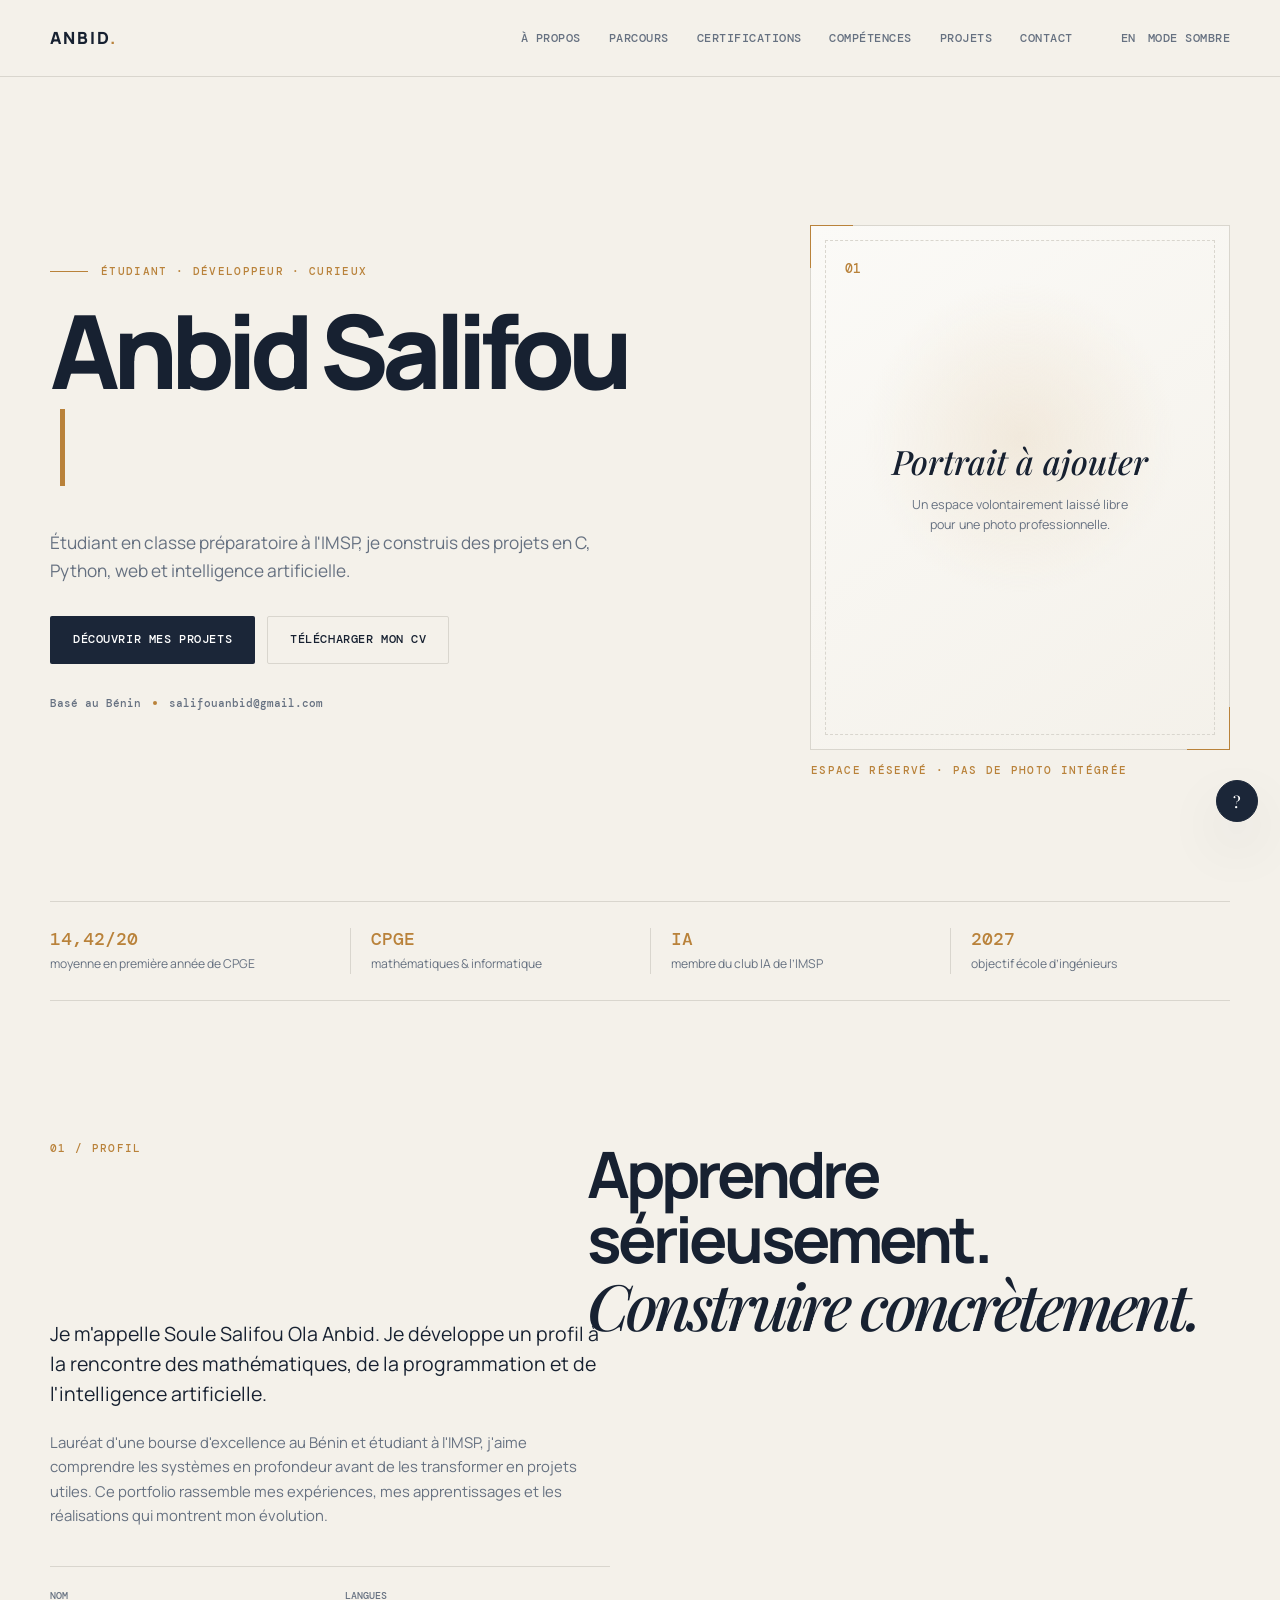
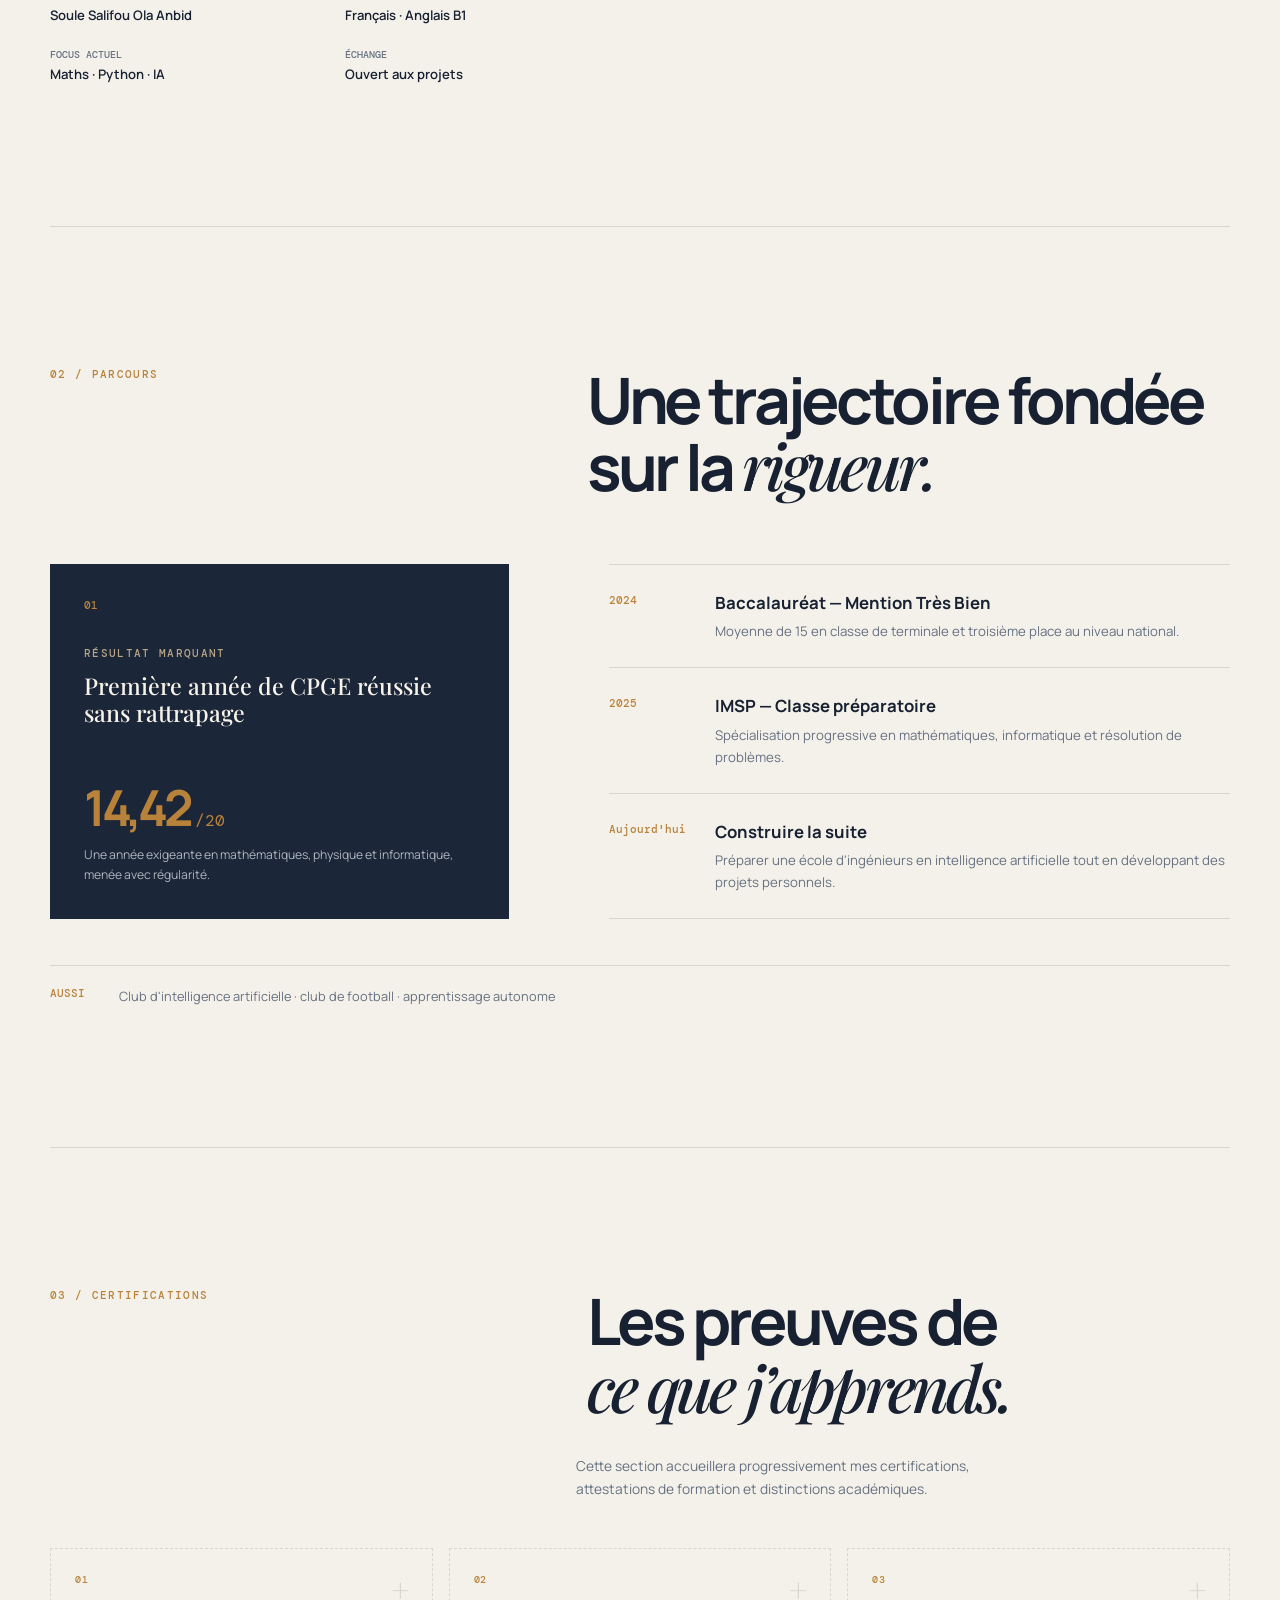
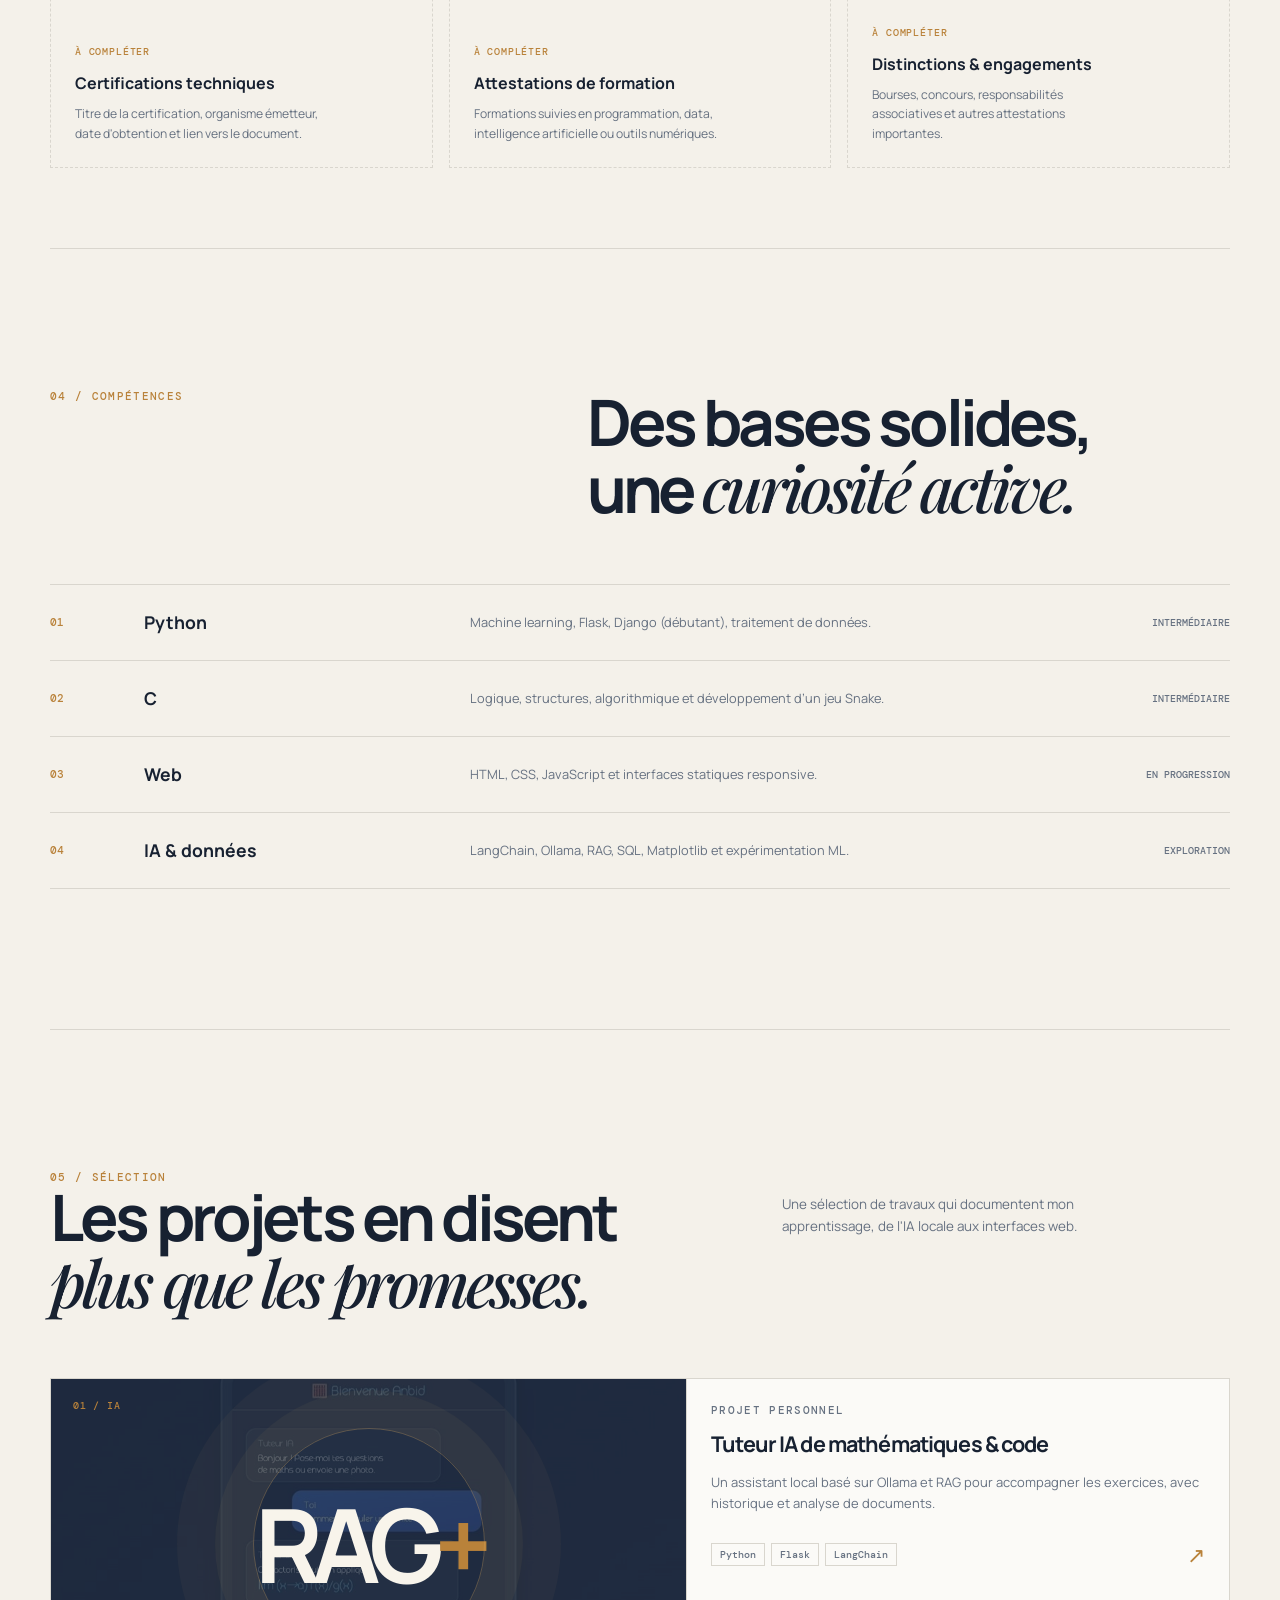
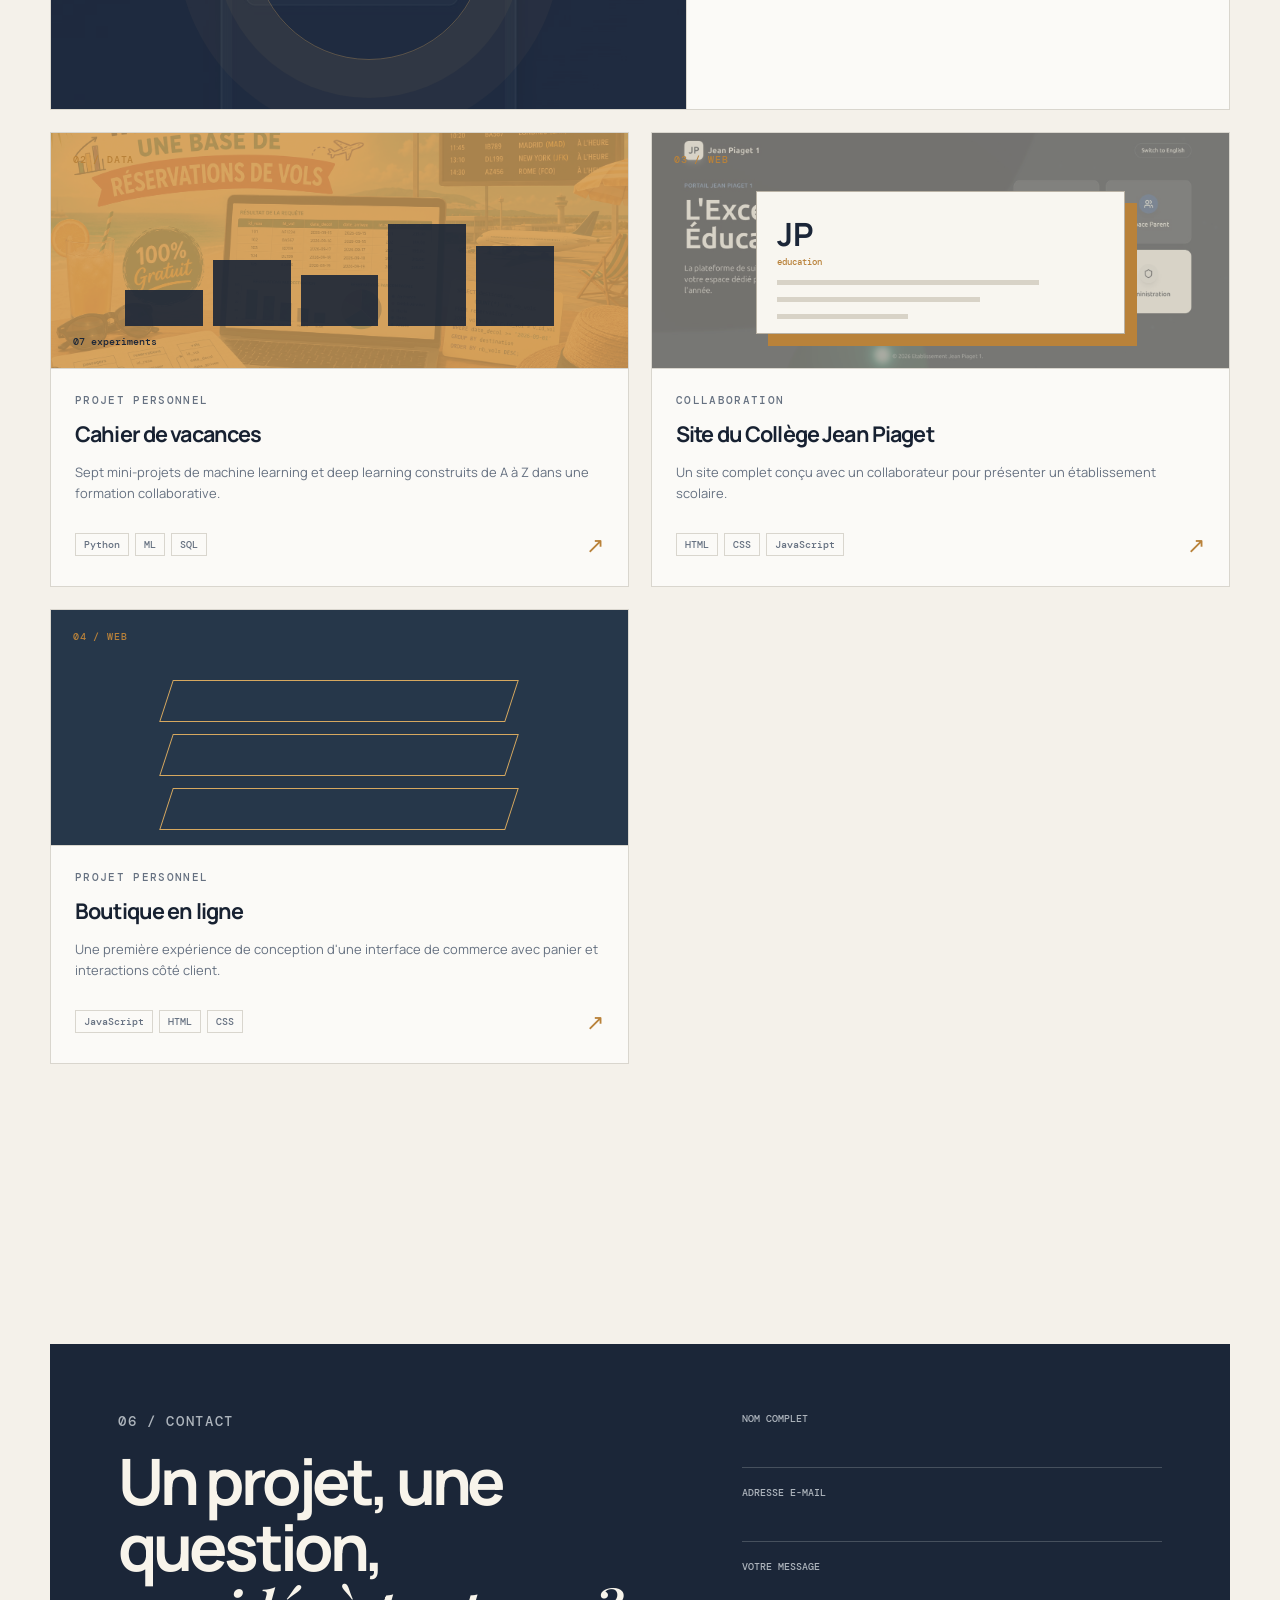
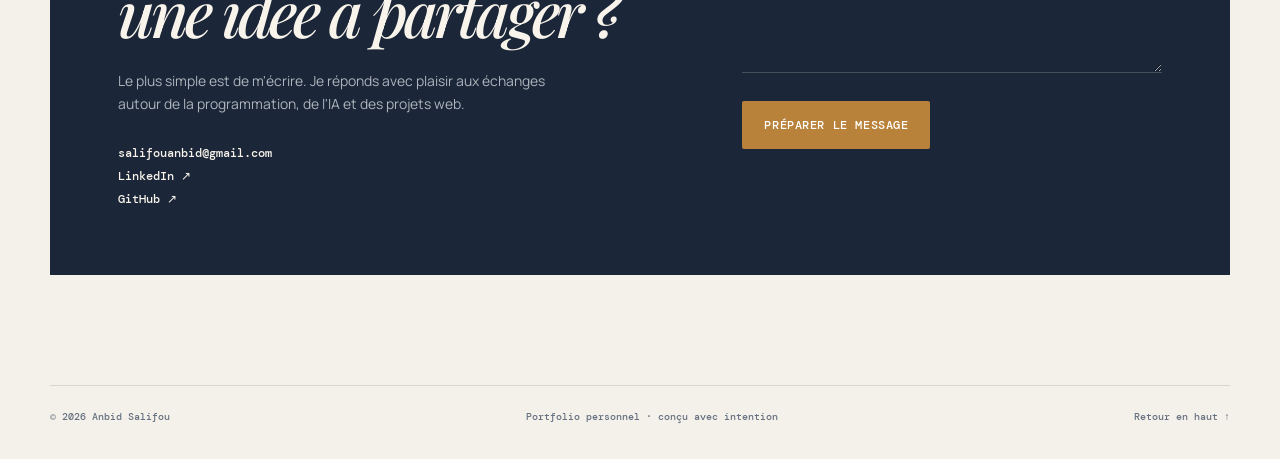
==== commit 6c548ca2: "Ajouter une section certifications et attestations" ====
--- a/index.html
+++ b/index.html
@@ -17,6 +17,7 @@
             <div class="nav-panel" id="nav-panel">
                 <a href="#about" data-i18n="nav_about">À propos</a>
                 <a href="#journey" data-i18n="nav_journey">Parcours</a>
+                <a href="#credentials" data-i18n="nav_credentials">Certifications</a>
                 <a href="#skills" data-i18n="nav_skills">Compétences</a>
                 <a href="#projects" data-i18n="nav_projects">Projets</a>
                 <a href="#contact" data-i18n="nav_contact">Contact</a>
@@ -86,8 +87,18 @@
             <div class="engagements"><span data-i18n="engagements_label">Aussi</span><p data-i18n="engagements_text">Club d'intelligence artificielle · club de football · apprentissage autonome</p></div>
         </section>
 
+        <section class="section credentials-section" id="credentials">
+            <div class="section-heading"><p class="section-kicker">03 / <span data-i18n="credentials_kicker">Certifications</span></p><h2 data-i18n="credentials_title">Les preuves de<br><em>ce que j'apprends.</em></h2></div>
+            <p class="credentials-intro" data-i18n="credentials_intro">Cette section accueillera progressivement mes certifications, attestations de formation et distinctions académiques.</p>
+            <div class="credentials-grid">
+                <article class="credential-card"><span class="credential-index">01</span><div><p class="credential-status" data-i18n="credential_to_add">À compléter</p><h3 data-i18n="credential_cert_title">Certifications techniques</h3><p data-i18n="credential_cert_text">Titre de la certification, organisme émetteur, date d'obtention et lien vers le document.</p></div><span class="credential-mark">+</span></article>
+                <article class="credential-card"><span class="credential-index">02</span><div><p class="credential-status" data-i18n="credential_to_add">À compléter</p><h3 data-i18n="credential_training_title">Attestations de formation</h3><p data-i18n="credential_training_text">Formations suivies en programmation, data, intelligence artificielle ou outils numériques.</p></div><span class="credential-mark">+</span></article>
+                <article class="credential-card"><span class="credential-index">03</span><div><p class="credential-status" data-i18n="credential_to_add">À compléter</p><h3 data-i18n="credential_awards_title">Distinctions & engagements</h3><p data-i18n="credential_awards_text">Bourses, concours, responsabilités associatives et autres attestations importantes.</p></div><span class="credential-mark">+</span></article>
+            </div>
+        </section>
+
         <section class="section skills-section" id="skills">
-            <div class="section-heading"><p class="section-kicker">03 / <span data-i18n="skills_kicker">Compétences</span></p><h2 data-i18n="skills_title">Des bases solides,<br>une <em>curiosité active.</em></h2></div>
+            <div class="section-heading"><p class="section-kicker">04 / <span data-i18n="skills_kicker">Compétences</span></p><h2 data-i18n="skills_title">Des bases solides,<br>une <em>curiosité active.</em></h2></div>
             <div class="skills-list">
                 <article class="skill-row"><span class="skill-number">01</span><h3>Python</h3><p data-i18n="skill_python">Machine learning, Flask, Django (débutant), traitement de données.</p><span class="skill-level" data-i18n="level_intermediate">Intermédiaire</span></article>
                 <article class="skill-row"><span class="skill-number">02</span><h3>C</h3><p data-i18n="skill_c">Logique, structures, algorithmique et développement d'un jeu Snake.</p><span class="skill-level" data-i18n="level_intermediate">Intermédiaire</span></article>
@@ -97,7 +108,7 @@
         </section>
 
         <section class="section projects-section" id="projects">
-            <div class="section-heading projects-heading"><div><p class="section-kicker">04 / <span data-i18n="projects_kicker">Sélection</span></p><h2 data-i18n="projects_title">Les projets en disent<br><em>plus que les promesses.</em></h2></div><p class="heading-note" data-i18n="projects_note">Une sélection de travaux qui documentent mon apprentissage, de l'IA locale aux interfaces web.</p></div>
+            <div class="section-heading projects-heading"><div><p class="section-kicker">05 / <span data-i18n="projects_kicker">Sélection</span></p><h2 data-i18n="projects_title">Les projets en disent<br><em>plus que les promesses.</em></h2></div><p class="heading-note" data-i18n="projects_note">Une sélection de travaux qui documentent mon apprentissage, de l'IA locale aux interfaces web.</p></div>
             <div class="projects-grid">
                 <article class="project-card project-card-featured"><div class="project-visual visual-ai"><img class="project-shot" src="images/tuteur-ia.jpg" alt="Aperçu du tuteur IA" loading="lazy"><span class="project-category">01 / IA</span><div class="visual-mark">RAG<span>+</span></div></div><div class="project-body"><p class="project-type" data-i18n="project_build">Projet personnel</p><h3 data-i18n="project_ai_title">Tuteur IA de mathématiques & code</h3><p data-i18n="project_ai_text">Un assistant local basé sur Ollama et RAG pour accompagner les exercices, avec historique et analyse de documents.</p><div class="project-footer"><div class="tags"><span>Python</span><span>Flask</span><span>LangChain</span></div><a href="https://github.com/salifouanbid/Math-agent" target="_blank" rel="noopener" aria-label="Math-agent sur GitHub">↗</a></div></div></article>
                 <article class="project-card"><div class="project-visual visual-notebook"><img class="project-shot" src="images/image.png" alt="Aperçu d’un mini-projet de machine learning" loading="lazy"><span class="project-category">02 / DATA</span><div class="mini-chart"><i></i><i></i><i></i><i></i><i></i></div><span class="visual-caption">07 experiments</span></div><div class="project-body"><p class="project-type" data-i18n="project_build">Projet personnel</p><h3 data-i18n="project_ml_title">Cahier de vacances</h3><p data-i18n="project_ml_text">Sept mini-projets de machine learning et deep learning construits de A à Z dans une formation collaborative.</p><div class="project-footer"><div class="tags"><span>Python</span><span>ML</span><span>SQL</span></div><a href="https://github.com/salifouanbid/Cahier-Vacances-2026" target="_blank" rel="noopener" aria-label="Cahier de Vacances sur GitHub">↗</a></div></div></article>
@@ -107,7 +118,7 @@
         </section>
 
         <section class="section contact-section" id="contact">
-            <div class="contact-panel"><div class="contact-copy"><p class="section-kicker">05 / <span data-i18n="contact_kicker">Contact</span></p><h2 data-i18n="contact_title">Un projet, une question,<br><em>une idée à partager ?</em></h2><p data-i18n="contact_text">Le plus simple est de m'écrire. Je réponds avec plaisir aux échanges autour de la programmation, de l'IA et des projets web.</p><div class="contact-links"><a href="mailto:salifouanbid@gmail.com">salifouanbid@gmail.com</a><a href="https://www.linkedin.com/in/anbid-salifou-656780379/" target="_blank" rel="noopener">LinkedIn ↗</a><a href="https://github.com/salifouanbid" target="_blank" rel="noopener">GitHub ↗</a></div></div><form class="contact-form" id="contactForm"><label><span data-i18n="form_name">Nom complet</span><input type="text" name="name" required></label><label><span data-i18n="form_email">Adresse e-mail</span><input type="email" name="email" required></label><label><span data-i18n="form_message">Votre message</span><textarea name="message" rows="4" required></textarea></label><button class="button button-light" type="submit" data-i18n="form_send">Préparer le message</button><p class="form-status" id="formStatus" role="status" aria-live="polite"></p></form></div>
+            <div class="contact-panel"><div class="contact-copy"><p class="section-kicker">06 / <span data-i18n="contact_kicker">Contact</span></p><h2 data-i18n="contact_title">Un projet, une question,<br><em>une idée à partager ?</em></h2><p data-i18n="contact_text">Le plus simple est de m'écrire. Je réponds avec plaisir aux échanges autour de la programmation, de l'IA et des projets web.</p><div class="contact-links"><a href="mailto:salifouanbid@gmail.com">salifouanbid@gmail.com</a><a href="https://www.linkedin.com/in/anbid-salifou-656780379/" target="_blank" rel="noopener">LinkedIn ↗</a><a href="https://github.com/salifouanbid" target="_blank" rel="noopener">GitHub ↗</a></div></div><form class="contact-form" id="contactForm"><label><span data-i18n="form_name">Nom complet</span><input type="text" name="name" required></label><label><span data-i18n="form_email">Adresse e-mail</span><input type="email" name="email" required></label><label><span data-i18n="form_message">Votre message</span><textarea name="message" rows="4" required></textarea></label><button class="button button-light" type="submit" data-i18n="form_send">Préparer le message</button><p class="form-status" id="formStatus" role="status" aria-live="polite"></p></form></div>
         </section>
     </main>
 
--- a/style.css
+++ b/style.css
@@ -43,9 +43,18 @@
 .proof-bar { border-top:1px solid var(--line); border-bottom:1px solid var(--line); display:grid; grid-template-columns:repeat(4,1fr); width:min(1180px,calc(100% - 48px)); margin:auto; padding:26px 0; gap:20px; }.proof-bar div { display:flex; flex-direction:column; gap:4px; padding-left:20px; border-left:1px solid var(--line); }.proof-bar div:first-child { border-left:0; padding-left:0; }.proof-bar strong { font:500 1.1rem var(--mono); color:var(--gold); }.proof-bar span { color:var(--muted); font-size:.76rem; }
 .section { width:min(1180px,calc(100% - 48px)); margin:auto; padding:140px 0; }.section-intro,.section-heading { display:grid; grid-template-columns:1fr 1.35fr; gap:60px; align-items:start; }.section h2 { font-size:clamp(2.4rem,5vw,4.9rem); line-height:1.02; letter-spacing:-.06em; font-weight:700; }.section h2 em { font-family:var(--serif); font-weight:500; }.about-content { grid-column:2; margin-top:-20px; max-width:560px; }.about-content .lead { color:var(--ink); font-size:1.22rem; line-height:1.55; margin-bottom:20px; }.about-content>p:not(.lead) { color:var(--muted); font-size:.93rem; }.about-details { display:grid; grid-template-columns:repeat(2,1fr); gap:22px 30px; border-top:1px solid var(--line); margin-top:38px; padding-top:22px; }.about-details div { display:flex; flex-direction:column; gap:3px; }.about-details span { color:var(--muted); font:500 .63rem var(--mono); text-transform:uppercase; }.about-details strong { font-size:.82rem; font-weight:600; }
 .journey-section,.projects-section { border-top:1px solid var(--line); }.journey-layout { display:grid; grid-template-columns:.85fr 1.15fr; gap:100px; margin-top:64px; }.achievement-card { background:var(--night); color:#f8f4eb; padding:34px; min-height:310px; position:relative; display:flex; flex-direction:column; }.card-index { color:var(--gold); font:500 .7rem var(--mono); }.card-label { margin-top:34px; color:#b9a486; }.achievement-card h3 { font:500 1.45rem var(--serif); line-height:1.2; margin:12px 0 20px; }.achievement-card>strong { font:700 3.1rem var(--sans); letter-spacing:-.08em; color:var(--gold); line-height:1; margin-top:auto; }.achievement-card>strong span { font:400 1rem var(--mono); letter-spacing:0; margin-left:5px; }.achievement-card>p:last-child { color:#aeb4bc; font-size:.76rem; margin-top:12px; }.timeline { border-top:1px solid var(--line); }.timeline article { display:grid; grid-template-columns:82px 1fr; gap:24px; padding:24px 0; border-bottom:1px solid var(--line); }.timeline article>span { color:var(--gold); font:500 .7rem var(--mono); padding-top:4px; }.timeline h3 { font-size:1.05rem; margin-bottom:5px; }.timeline p { color:var(--muted); font-size:.83rem; }.engagements { display:flex; gap:34px; margin-top:46px; border-top:1px solid var(--line); padding-top:20px; }.engagements>span { color:var(--gold); font:500 .7rem var(--mono); text-transform:uppercase; }.engagements p { color:var(--muted); font-size:.8rem; }
+.credentials-section { border-top:1px solid var(--line); padding-bottom:80px; }
+.credentials-intro { max-width:460px; margin:34px 0 0 calc(42% + 30px); color:var(--muted); font-size:.86rem; }
+.credentials-grid { display:grid; grid-template-columns:repeat(3,1fr); gap:16px; margin-top:48px; }
+.credential-card { min-height:220px; padding:24px; border:1px dashed var(--line); display:flex; flex-direction:column; justify-content:space-between; position:relative; transition:border-color .2s,background .2s; }
+.credential-card:hover { border-color:var(--gold); background:var(--surface); }
+.credential-index,.credential-status { font:500 .64rem var(--mono); color:var(--gold); text-transform:uppercase; letter-spacing:.08em; }
+.credential-card h3 { margin:12px 0 8px; font-size:1rem; }
+.credential-card p:not(.credential-status) { color:var(--muted); font-size:.76rem; line-height:1.6; max-width:250px; }
+.credential-mark { position:absolute; right:22px; top:18px; color:var(--line); font:400 2rem var(--serif); }
 .skills-section { border-top:1px solid var(--line); }.skills-list { margin-top:62px; border-top:1px solid var(--line); }.skill-row { display:grid; grid-template-columns:72px 1fr 2fr 130px; align-items:center; gap:22px; padding:23px 0; border-bottom:1px solid var(--line); }.skill-number { color:var(--gold); font:500 .68rem var(--mono); }.skill-row h3 { font-size:1.1rem; }.skill-row p { color:var(--muted); font-size:.8rem; }.skill-level { justify-self:end; color:var(--muted); font:500 .62rem var(--mono); text-transform:uppercase; }
 .projects-heading { grid-template-columns:1.2fr .8fr; }.heading-note { color:var(--muted); max-width:320px; font-size:.84rem; padding-top:23px; }.projects-grid { display:grid; grid-template-columns:repeat(2,1fr); gap:22px; margin-top:62px; }.project-card { border:1px solid var(--line); background:var(--surface); transition:transform .2s,border .2s,box-shadow .2s; }.project-card:hover { transform:translateY(-5px); border-color:var(--gold); box-shadow:var(--shadow); }.project-card-featured { grid-column:span 2; display:grid; grid-template-columns:1.08fr .92fr; }.project-visual { min-height:236px; position:relative; overflow:hidden; border-bottom:1px solid var(--line); background:var(--night); }.project-card-featured .project-visual { min-height:330px; border-bottom:0; border-right:1px solid var(--line); }.project-shot { position:absolute; inset:0; width:100%; height:100%; object-fit:cover; opacity:.3; mix-blend-mode:screen; filter:saturate(.72) contrast(1.05); } .visual-school .project-shot { opacity:.48; mix-blend-mode:multiply; filter:saturate(.65); } .visual-notebook .project-shot { opacity:.22; mix-blend-mode:multiply; } .project-category { position:absolute; left:22px; top:20px; font:500 .63rem var(--mono); color:var(--gold); letter-spacing:.08em; z-index:1; }.visual-mark { position:absolute; inset:0; display:flex; align-items:center; justify-content:center; font:700 clamp(3.5rem,8vw,6.8rem) var(--sans); letter-spacing:-.1em; color:#f8f4eb; }.visual-mark span { color:var(--gold); }.visual-ai::after { content:''; position:absolute; width:230px; height:230px; border:1px solid rgba(214,168,95,.33); border-radius:50%; left:50%; top:50%; transform:translate(-50%,-50%); box-shadow:0 0 0 38px rgba(214,168,95,.05),0 0 0 76px rgba(214,168,95,.04); }.visual-notebook { background:#d7a45f; }.mini-chart { position:absolute; inset:62px 45px 42px; display:flex; align-items:end; justify-content:center; gap:10px; }.mini-chart i { display:block; width:16%; background:#1b2638; opacity:.9; }.mini-chart i:nth-child(1){height:28%}.mini-chart i:nth-child(2){height:51%}.mini-chart i:nth-child(3){height:39%}.mini-chart i:nth-child(4){height:78%}.mini-chart i:nth-child(5){height:61%}.visual-caption { position:absolute; bottom:20px; left:22px; font:500 .63rem var(--mono); color:#1b2638; }.visual-school { background:#d8d3c7; }.school-window { position:absolute; left:18%; right:18%; top:58px; bottom:34px; background:#f8f6f0; border:1px solid #b9b2a5; padding:20px; box-shadow:12px 12px 0 #b9823a; }.school-window b { font:700 2rem var(--sans); color:#1b2638; }.school-window span { display:block; font:500 .58rem var(--mono); color:#b9823a; }.school-window em { display:block; height:5px; background:#d8d3c7; margin-top:12px; width:80%; }.school-window em:nth-of-type(2){width:62%}.school-window em:nth-of-type(3){width:40%}.visual-shop { background:#26374a; }.shop-lines { position:absolute; left:20%; right:20%; top:70px; }.shop-lines span { display:block; height:42px; margin-bottom:12px; border:1px solid #d6a85f; transform:skew(-18deg); }.project-body { padding:24px; }.project-type { color:var(--muted); }.project-body h3 { margin:9px 0 10px; font-size:1.35rem; letter-spacing:-.04em; }.project-body>p:not(.project-type) { color:var(--muted); font-size:.81rem; line-height:1.65; }.project-footer { display:flex; align-items:center; justify-content:space-between; margin-top:22px; }.tags { display:flex; gap:6px; flex-wrap:wrap; }.tags span { border:1px solid var(--line); padding:4px 8px; color:var(--muted); font:500 .6rem var(--mono); }.project-footer>a { color:var(--gold); text-decoration:none; font-size:1.35rem; }
 .contact-section { padding-bottom:110px; }.contact-panel { background:var(--night); color:#f8f4eb; padding:68px; display:grid; grid-template-columns:1fr .8fr; gap:100px; }.contact-panel h2 { margin:18px 0 24px; }.contact-panel p { color:#adb4bc; font-size:.87rem; max-width:430px; }.contact-links { display:flex; flex-direction:column; gap:8px; margin-top:30px; }.contact-links a { color:#f8f4eb; text-decoration:none; font:500 .72rem var(--mono); }.contact-links a:hover { color:var(--gold); }.contact-form { display:flex; flex-direction:column; gap:18px; }.contact-form label { display:flex; flex-direction:column; gap:7px; color:#adb4bc; font:500 .62rem var(--mono); text-transform:uppercase; }.contact-form input,.contact-form textarea { width:100%; border:0; border-bottom:1px solid #46505d; padding:8px 0; color:#fff; background:transparent; outline:0; font:400 .9rem var(--sans); resize:vertical; }.contact-form input:focus,.contact-form textarea:focus { border-color:var(--gold); }.contact-form .button { align-self:flex-start; margin-top:10px; }.form-status { min-height:1.3em; font-size:.72rem!important; color:var(--gold)!important; }.site-footer { width:min(1180px,calc(100% - 48px)); margin:auto; border-top:1px solid var(--line); padding:24px 0 36px; display:flex; justify-content:space-between; gap:20px; color:var(--muted); font:500 .64rem var(--mono); }.site-footer a { text-decoration:none; }.back-to-top,.assistant-toggle { position:fixed; z-index:12; border:1px solid var(--line); color:var(--ink); background:var(--surface); cursor:pointer; box-shadow:var(--shadow); opacity:0; pointer-events:none; transition:.2s; }.back-to-top { right:22px; bottom:24px; width:42px; height:42px; }.back-to-top.visible { opacity:1; pointer-events:auto; }.assistant-toggle { right:22px; bottom:78px; width:42px; height:42px; border-radius:50%; font:500 1rem var(--serif); color:#fff; background:var(--night); border-color:var(--night); opacity:1; pointer-events:auto; }.assistant-toggle:hover { background:var(--gold); border-color:var(--gold); }.assistant { position:fixed; z-index:15; right:22px; bottom:130px; width:min(360px,calc(100% - 44px)); background:var(--surface); border:1px solid var(--line); box-shadow:var(--shadow); transform:translateY(12px); opacity:0; pointer-events:none; transition:.2s; }.assistant.open { opacity:1; transform:none; pointer-events:auto; }.assistant-header { display:flex; justify-content:space-between; align-items:center; border-bottom:1px solid var(--line); padding:15px 17px; font-size:.82rem; }.assistant-header button { border:0; background:none; color:var(--muted); font-size:1.3rem; cursor:pointer; }.assistant-messages { max-height:180px; overflow:auto; padding:15px 17px 4px; }.assistant-msg { width:fit-content; max-width:90%; padding:9px 11px; margin-bottom:8px; font-size:.74rem; line-height:1.5; }.assistant-msg.bot { background:var(--paper); color:var(--muted); }.assistant-msg.user { margin-left:auto; background:var(--night); color:#fff; }.assistant-suggestions { display:flex; gap:5px; flex-wrap:wrap; padding:8px 17px; }.assistant-suggestions button { border:1px solid var(--line); background:none; color:var(--muted); cursor:pointer; padding:5px 7px; font-size:.62rem; }.assistant-input { display:flex; border-top:1px solid var(--line); padding:10px 14px; gap:8px; }.assistant-input input { flex:1; border:0; outline:0; background:none; color:var(--ink); font-size:.75rem; }.assistant-input button { border:0; background:none; color:var(--gold); cursor:pointer; font-size:1.1rem; }
-@media (max-width:850px) { .nav-shell{width:min(100% - 32px,1180px)}.menu-toggle{display:block}.nav-panel{display:none;position:absolute;top:76px;left:0;right:0;padding:14px 24px 22px;background:var(--paper);border-bottom:1px solid var(--line);flex-direction:column;gap:18px}.nav-panel.open{display:flex}.nav-tools{margin-left:0}.hero{width:min(100% - 32px,1180px);grid-template-columns:1fr;gap:60px;padding-top:70px}.portrait-slot{justify-self:start;width:min(100%,420px)}.proof-bar,.section,.site-footer{width:min(100% - 32px,1180px)}.section{padding:100px 0}.section-intro,.section-heading,.projects-heading{grid-template-columns:1fr;gap:24px}.about-content{grid-column:auto;margin-top:15px}.journey-layout{grid-template-columns:1fr;gap:40px}.projects-grid{grid-template-columns:1fr}.project-card-featured{grid-column:auto;display:block}.project-card-featured .project-visual{min-height:250px;border-right:0;border-bottom:1px solid var(--line)}.contact-panel{grid-template-columns:1fr;gap:44px;padding:42px 30px}.skill-row{grid-template-columns:42px 1fr;gap:8px 16px}.skill-row p{grid-column:2}.skill-level{grid-column:2;justify-self:start}.proof-bar{grid-template-columns:repeat(2,1fr)}.proof-bar div:nth-child(3){border-left:0;padding-left:0}.site-footer{flex-wrap:wrap} }
-@media (max-width:520px) { .nav-shell{gap:14px}.nav-tools{gap:8px}.text-control{font-size:.6rem!important}.hero h1{font-size:3.6rem}.portrait-slot{aspect-ratio:1/1.12}.proof-bar{gap:18px 10px}.proof-bar div{padding-left:10px}.section h2{font-size:2.8rem}.about-details{grid-template-columns:1fr}.engagements{display:block}.engagements p{margin-top:8px}.contact-panel{padding:34px 22px}.site-footer{font-size:.58rem} }
+@media (max-width:850px) { .nav-shell{width:min(100% - 32px,1180px)}.menu-toggle{display:block}.nav-panel{display:none;position:absolute;top:76px;left:0;right:0;padding:14px 24px 22px;background:var(--paper);border-bottom:1px solid var(--line);flex-direction:column;gap:18px}.nav-panel.open{display:flex}.nav-tools{margin-left:0}.hero{width:min(100% - 32px,1180px);grid-template-columns:1fr;gap:60px;padding-top:70px}.portrait-slot{justify-self:start;width:min(100%,420px)}.proof-bar,.section,.site-footer{width:min(100% - 32px,1180px)}.section{padding:100px 0}.section-intro,.section-heading,.projects-heading{grid-template-columns:1fr;gap:24px}.about-content{grid-column:auto;margin-top:15px}.journey-layout{grid-template-columns:1fr;gap:40px}.credentials-intro{margin-left:0}.credentials-grid{grid-template-columns:1fr 1fr}.projects-grid{grid-template-columns:1fr}.project-card-featured{grid-column:auto;display:block}.project-card-featured .project-visual{min-height:250px;border-right:0;border-bottom:1px solid var(--line)}.contact-panel{grid-template-columns:1fr;gap:44px;padding:42px 30px}.skill-row{grid-template-columns:42px 1fr;gap:8px 16px}.skill-row p{grid-column:2}.skill-level{grid-column:2;justify-self:start}.proof-bar{grid-template-columns:repeat(2,1fr)}.proof-bar div:nth-child(3){border-left:0;padding-left:0}.site-footer{flex-wrap:wrap} }
+@media (max-width:520px) { .nav-shell{gap:14px}.nav-tools{gap:8px}.text-control{font-size:.6rem!important}.hero h1{font-size:3.6rem}.portrait-slot{aspect-ratio:1/1.12}.proof-bar{gap:18px 10px}.proof-bar div{padding-left:10px}.section h2{font-size:2.8rem}.about-details{grid-template-columns:1fr}.engagements{display:block}.engagements p{margin-top:8px}.credentials-grid{grid-template-columns:1fr}.contact-panel{padding:34px 22px}.site-footer{font-size:.58rem} }
 @media (prefers-reduced-motion:reduce) { html{scroll-behavior:auto}*,*::before,*::after{animation-duration:.01ms!important;transition-duration:.01ms!important} }
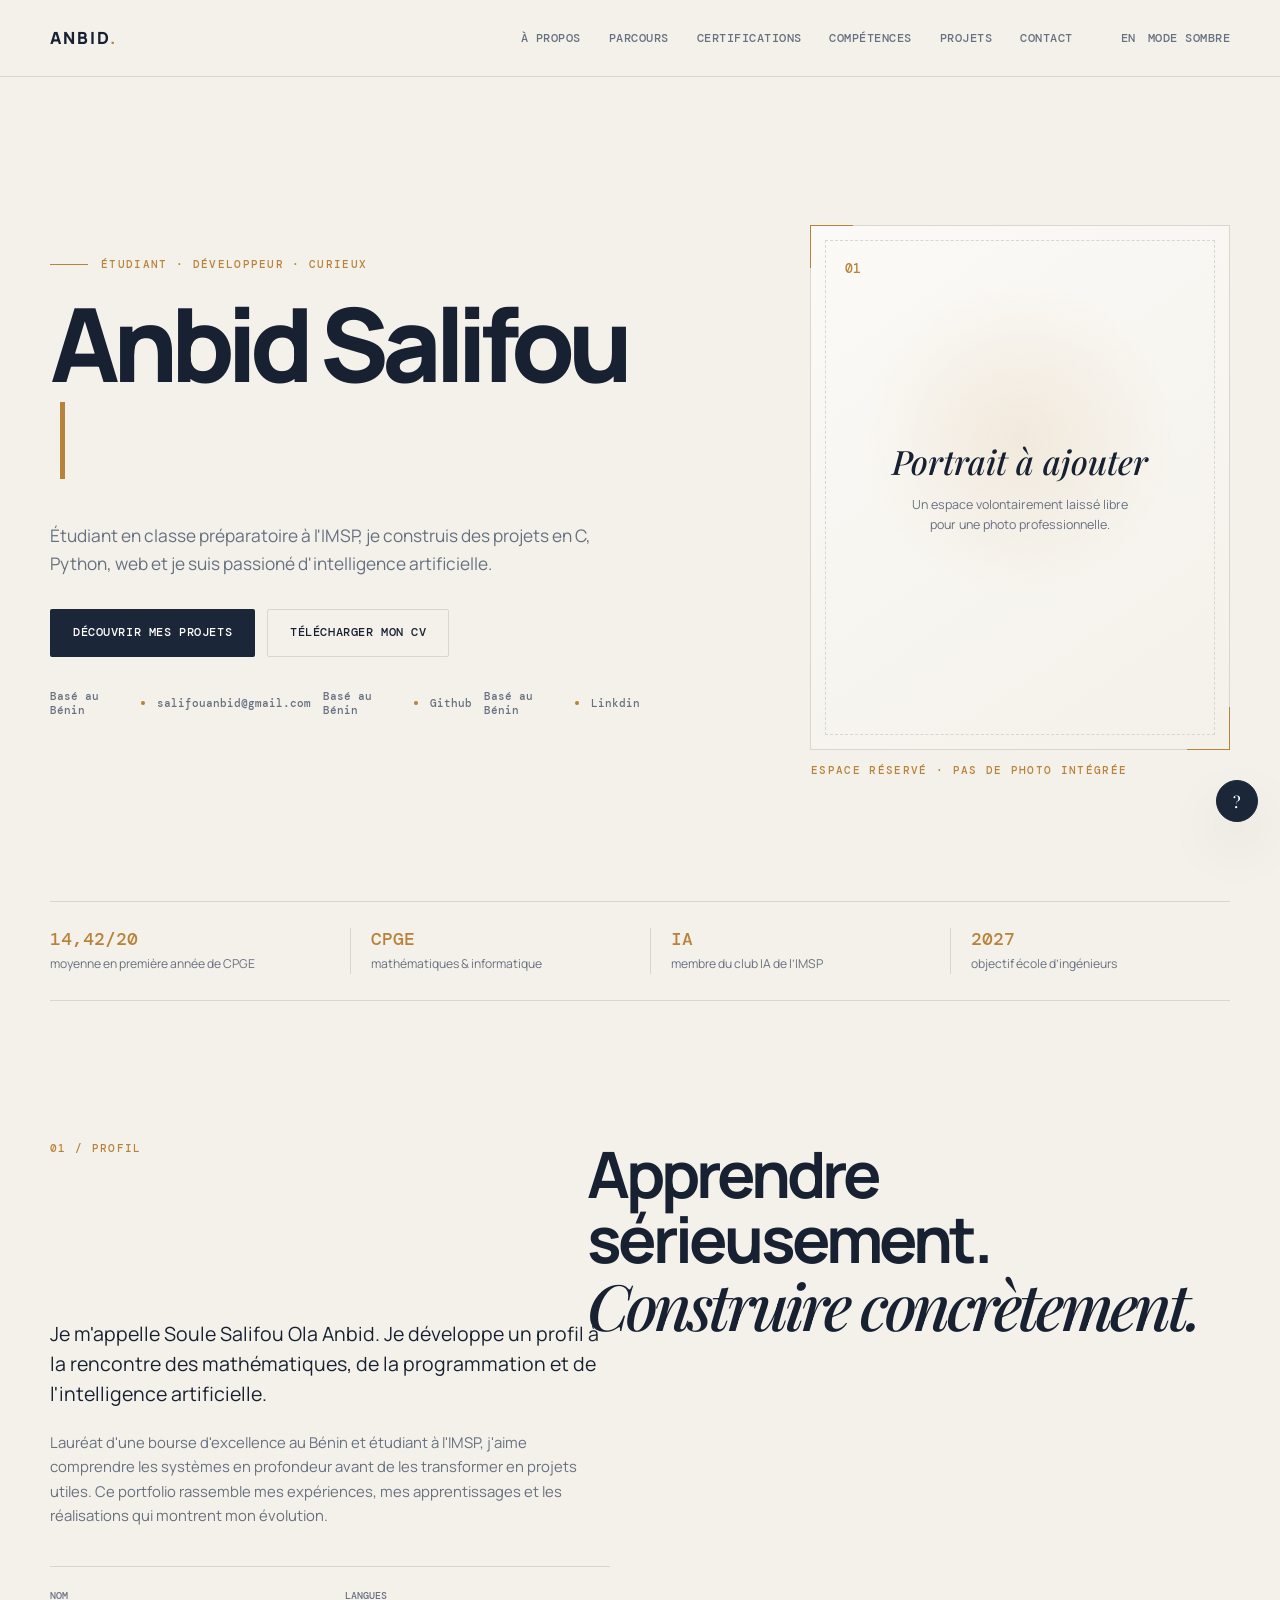
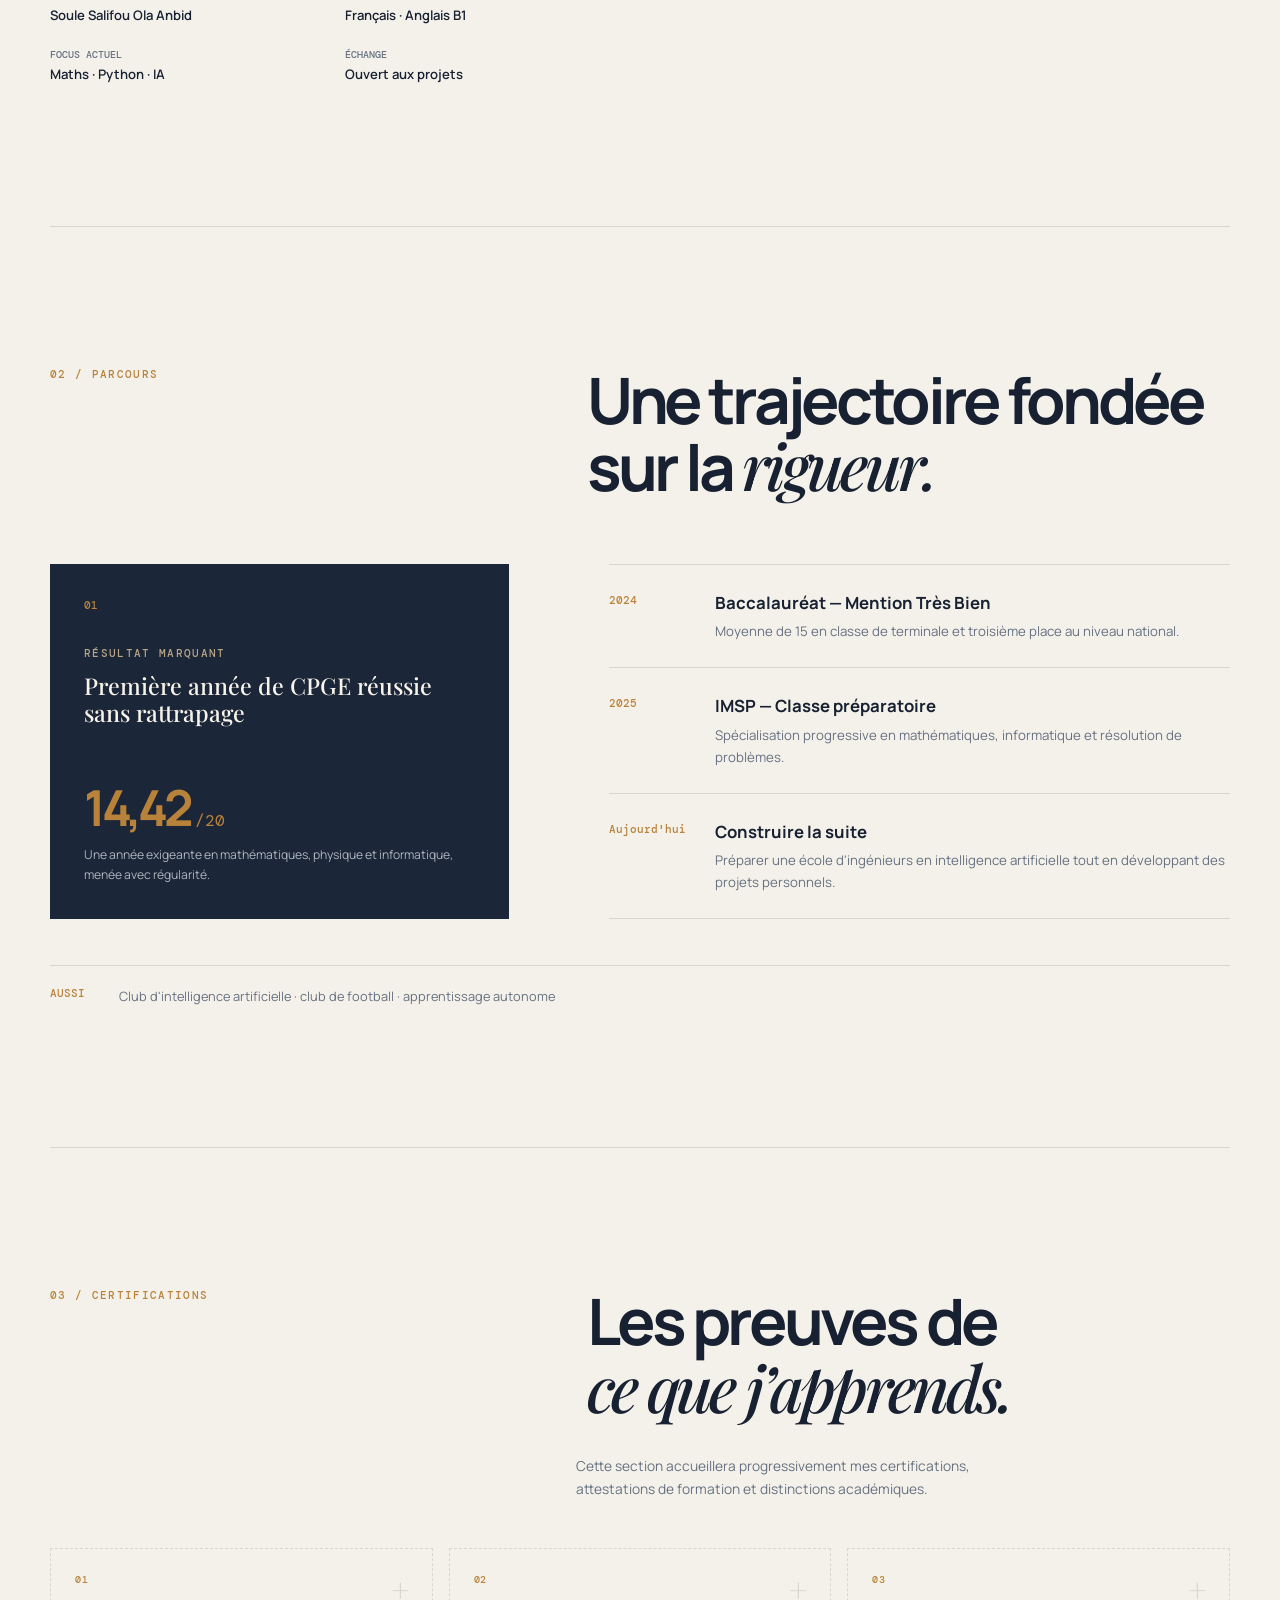
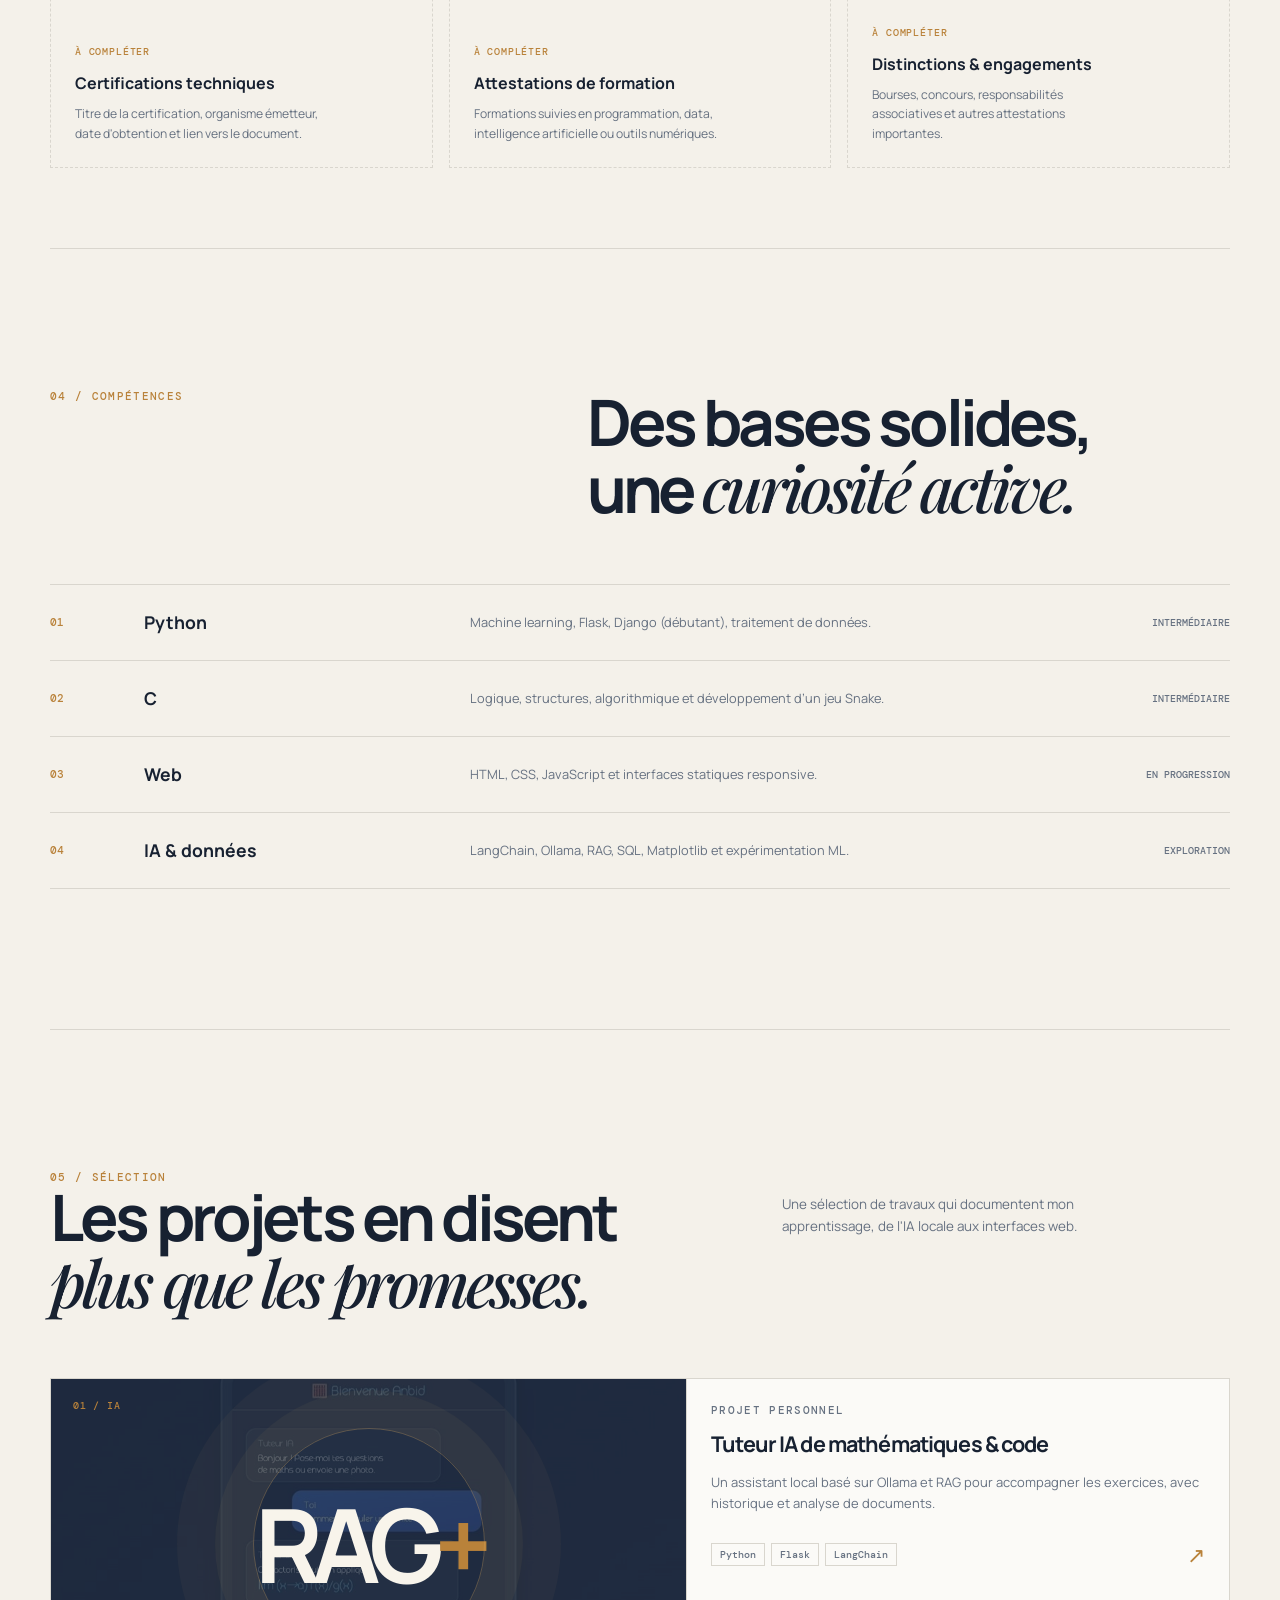
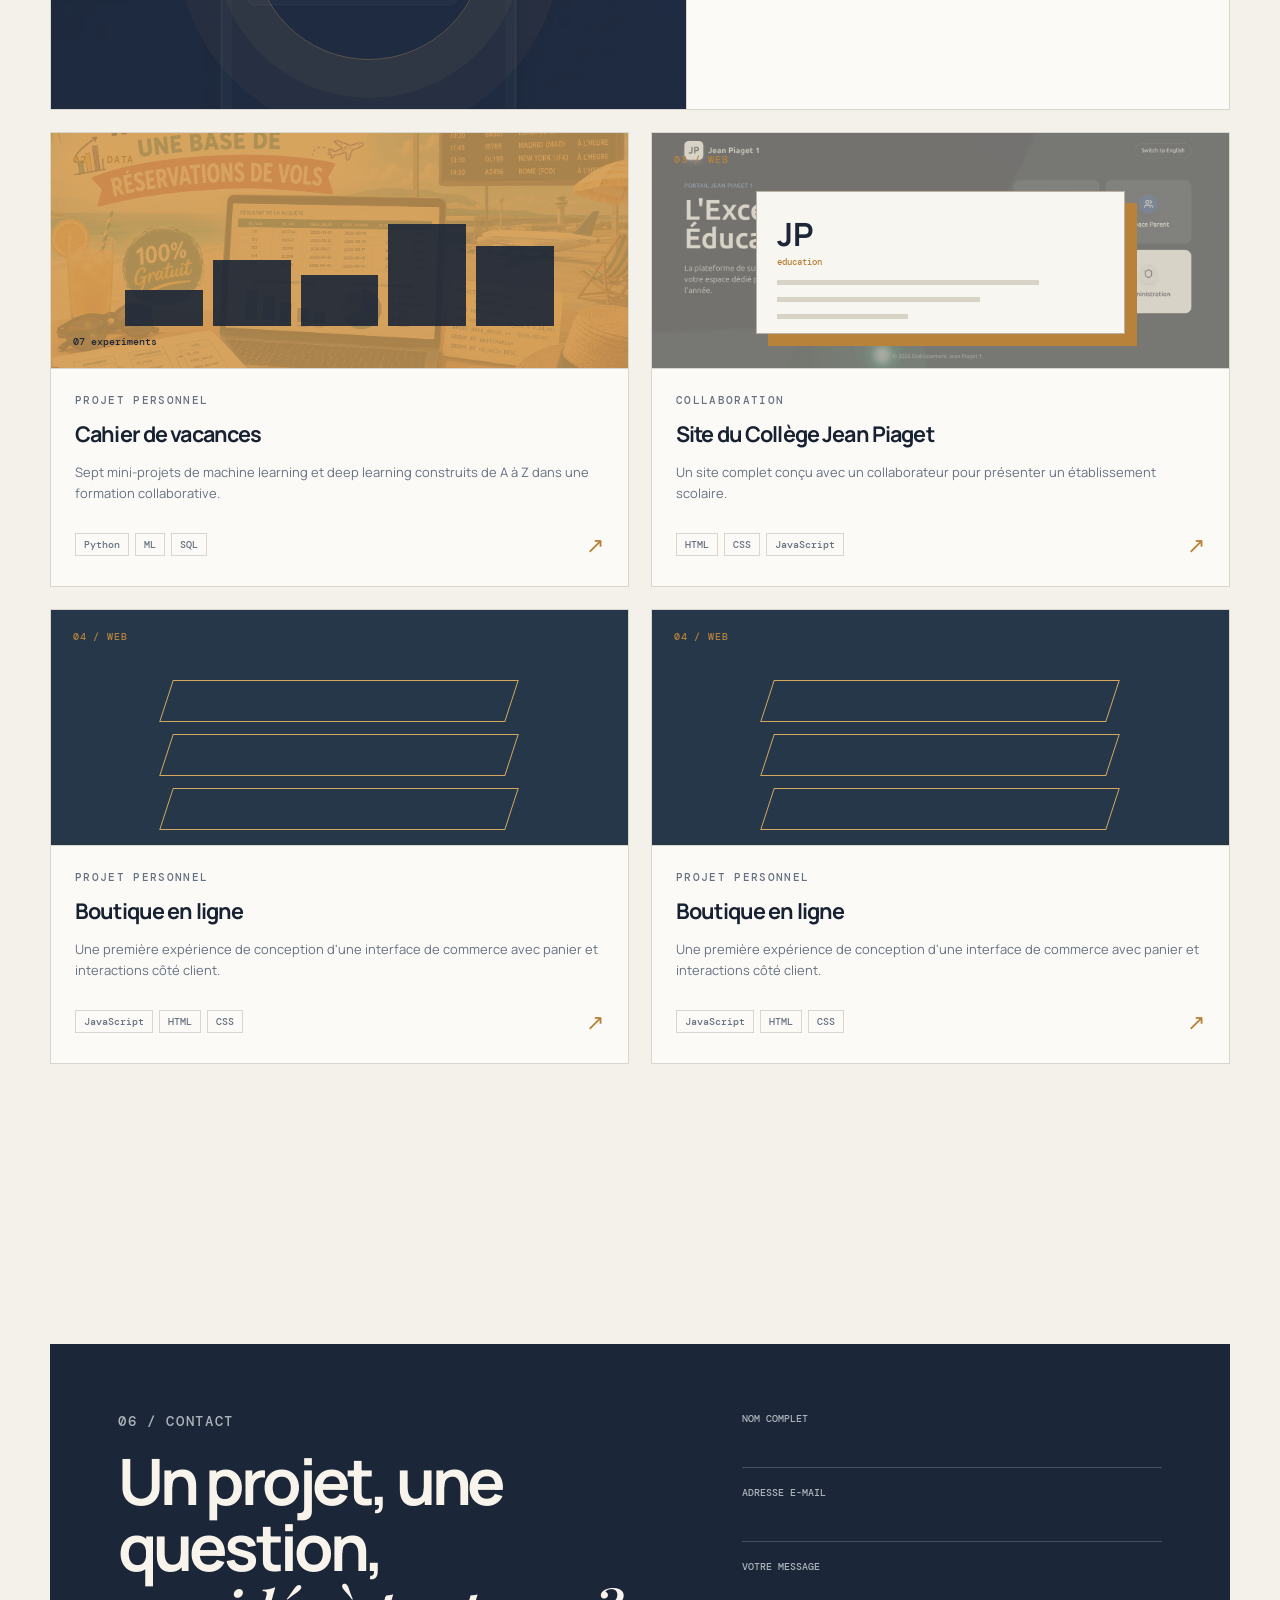
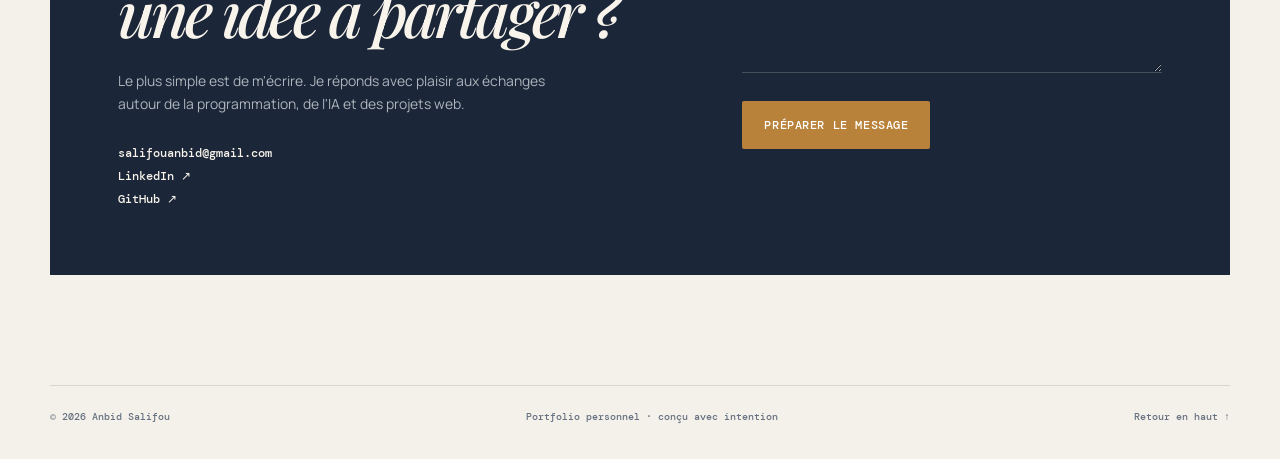
==== commit 015b43ba: "no" ====
--- a/index.html
+++ b/index.html
@@ -34,13 +34,15 @@
             <div class="hero-copy">
                 <p class="eyebrow"><span class="eyebrow-line"></span><span data-i18n="hero_eyebrow">Étudiant · développeur · curieux</span></p>
                 <h1><span id="typewriter-title">Anbid Salifou</span><span class="type-cursor" aria-hidden="true"></span></h1>
-                <p class="hero-lede" id="typewriter-text">Étudiant en classe préparatoire à l'IMSP, je construis des projets en C, Python, web et intelligence artificielle.</p>
+                <p class="hero-lede" id="typewriter-text">Étudiant en classe préparatoire à l'IMSP, je construis des projets en C, Python, web et je suis passioné d'intelligence artificielle.</p>
                 <div class="hero-actions">
                     <a class="button button-dark" href="#projects" data-i18n="hero_projects">Découvrir mes projets</a>
                     <a class="button button-outline" href="assets/cv-anbid-salifou.pdf" download data-i18n="hero_cv">Télécharger mon CV</a>
                 </div>
                 <div class="hero-meta">
-                    <span data-i18n="hero_location">Basé au Bénin</span><span class="meta-dot"></span><a href="mailto:salifouanbid@gmail.com">salifouanbid@gmail.com</a>
+                    <span data-i18n="hero_location">Mail</span><span class="meta-dot"></span><a href="mailto:salifouanbid@gmail.com">salifouanbid@gmail.com</a>
+                    <span data-i18n="hero_location">Github</span><span class="meta-dot"></span><a href="mailto:salifouanbid@gmail.com">Github</a>
+                    <span data-i18n="hero_location">Linkdin</span><span class="meta-dot"></span><a href="mailto:salifouanbid@gmail.com">Linkdin</a>
                 </div>
             </div>
             <div class="portrait-slot" aria-label="Emplacement réservé pour une future photo">
@@ -68,7 +70,7 @@
                 <div class="about-details">
                     <div><span data-i18n="detail_name_label">Nom</span><strong>Soule Salifou Ola Anbid</strong></div>
                     <div><span data-i18n="detail_languages_label">Langues</span><strong data-i18n="detail_languages">Français · Anglais B1</strong></div>
-                    <div><span data-i18n="detail_focus_label">Focus actuel</span><strong data-i18n="detail_focus">Maths · Python · IA</strong></div>
+                    <div><span data-i18n="detail_focus_label">Focus actuel</span><strong data-i18n="detail_focus">Maths · C · Python · IA</strong></div>
                     <div><span data-i18n="detail_availability_label">Échange</span><strong data-i18n="detail_availability">Ouvert aux projets</strong></div>
                 </div>
             </div>
@@ -114,6 +116,7 @@
                 <article class="project-card"><div class="project-visual visual-notebook"><img class="project-shot" src="images/image.png" alt="Aperçu d’un mini-projet de machine learning" loading="lazy"><span class="project-category">02 / DATA</span><div class="mini-chart"><i></i><i></i><i></i><i></i><i></i></div><span class="visual-caption">07 experiments</span></div><div class="project-body"><p class="project-type" data-i18n="project_build">Projet personnel</p><h3 data-i18n="project_ml_title">Cahier de vacances</h3><p data-i18n="project_ml_text">Sept mini-projets de machine learning et deep learning construits de A à Z dans une formation collaborative.</p><div class="project-footer"><div class="tags"><span>Python</span><span>ML</span><span>SQL</span></div><a href="https://github.com/salifouanbid/Cahier-Vacances-2026" target="_blank" rel="noopener" aria-label="Cahier de Vacances sur GitHub">↗</a></div></div></article>
                 <article class="project-card"><div class="project-visual visual-school"><img class="project-shot" src="images/jp-im-1.jpg" alt="Aperçu du site du Collège Jean Piaget" loading="lazy"><span class="project-category">03 / WEB</span><div class="school-window"><b>JP</b><span>education</span><em></em><em></em><em></em></div></div><div class="project-body"><p class="project-type" data-i18n="project_collab">Collaboration</p><h3 data-i18n="project_school_title">Site du Collège Jean Piaget</h3><p data-i18n="project_school_text">Un site complet conçu avec un collaborateur pour présenter un établissement scolaire.</p><div class="project-footer"><div class="tags"><span>HTML</span><span>CSS</span><span>JavaScript</span></div><a href="https://github.com/salifouanbid/Site-JeanPiaget" target="_blank" rel="noopener" aria-label="Site Jean Piaget sur GitHub">↗</a></div></div></article>
                 <article class="project-card"><div class="project-visual visual-shop"><span class="project-category">04 / WEB</span><div class="shop-lines"><span></span><span></span><span></span></div></div><div class="project-body"><p class="project-type" data-i18n="project_build">Projet personnel</p><h3 data-i18n="project_shop_title">Boutique en ligne</h3><p data-i18n="project_shop_text">Une première expérience de conception d'une interface de commerce avec panier et interactions côté client.</p><div class="project-footer"><div class="tags"><span>JavaScript</span><span>HTML</span><span>CSS</span></div><a href="https://github.com/salifouanbid/Boutique_de_ventes_en_ligne" target="_blank" rel="noopener" aria-label="Boutique en ligne sur GitHub">↗</a></div></div></article>
+                <article class="project-card"><div class="project-visual visual-shop"><span class="project-category">04 / WEB</span><div class="shop-lines"><span></span><span></span><span></span></div></div><div class="project-body"><p class="project-type" data-i18n="project_build">Projet personnel</p><h3 data-i18n="project_shop_title">Appli de gestion des taches menagères</h3><p data-i18n="project_shop_text">Gerer les taches dans un internat.</p><div class="project-footer"><div class="tags"><span>JavaScript</span><span>HTML</span><span>CSS</span></div><a href="https://github.com/salifouanbid/App_gestion" target="_blank" rel="noopener" aria-label="Appli de gestion des taches menagères sur GitHub & deployé avec netlify">↗</a></div></div></article>
             </div>
         </section>
 
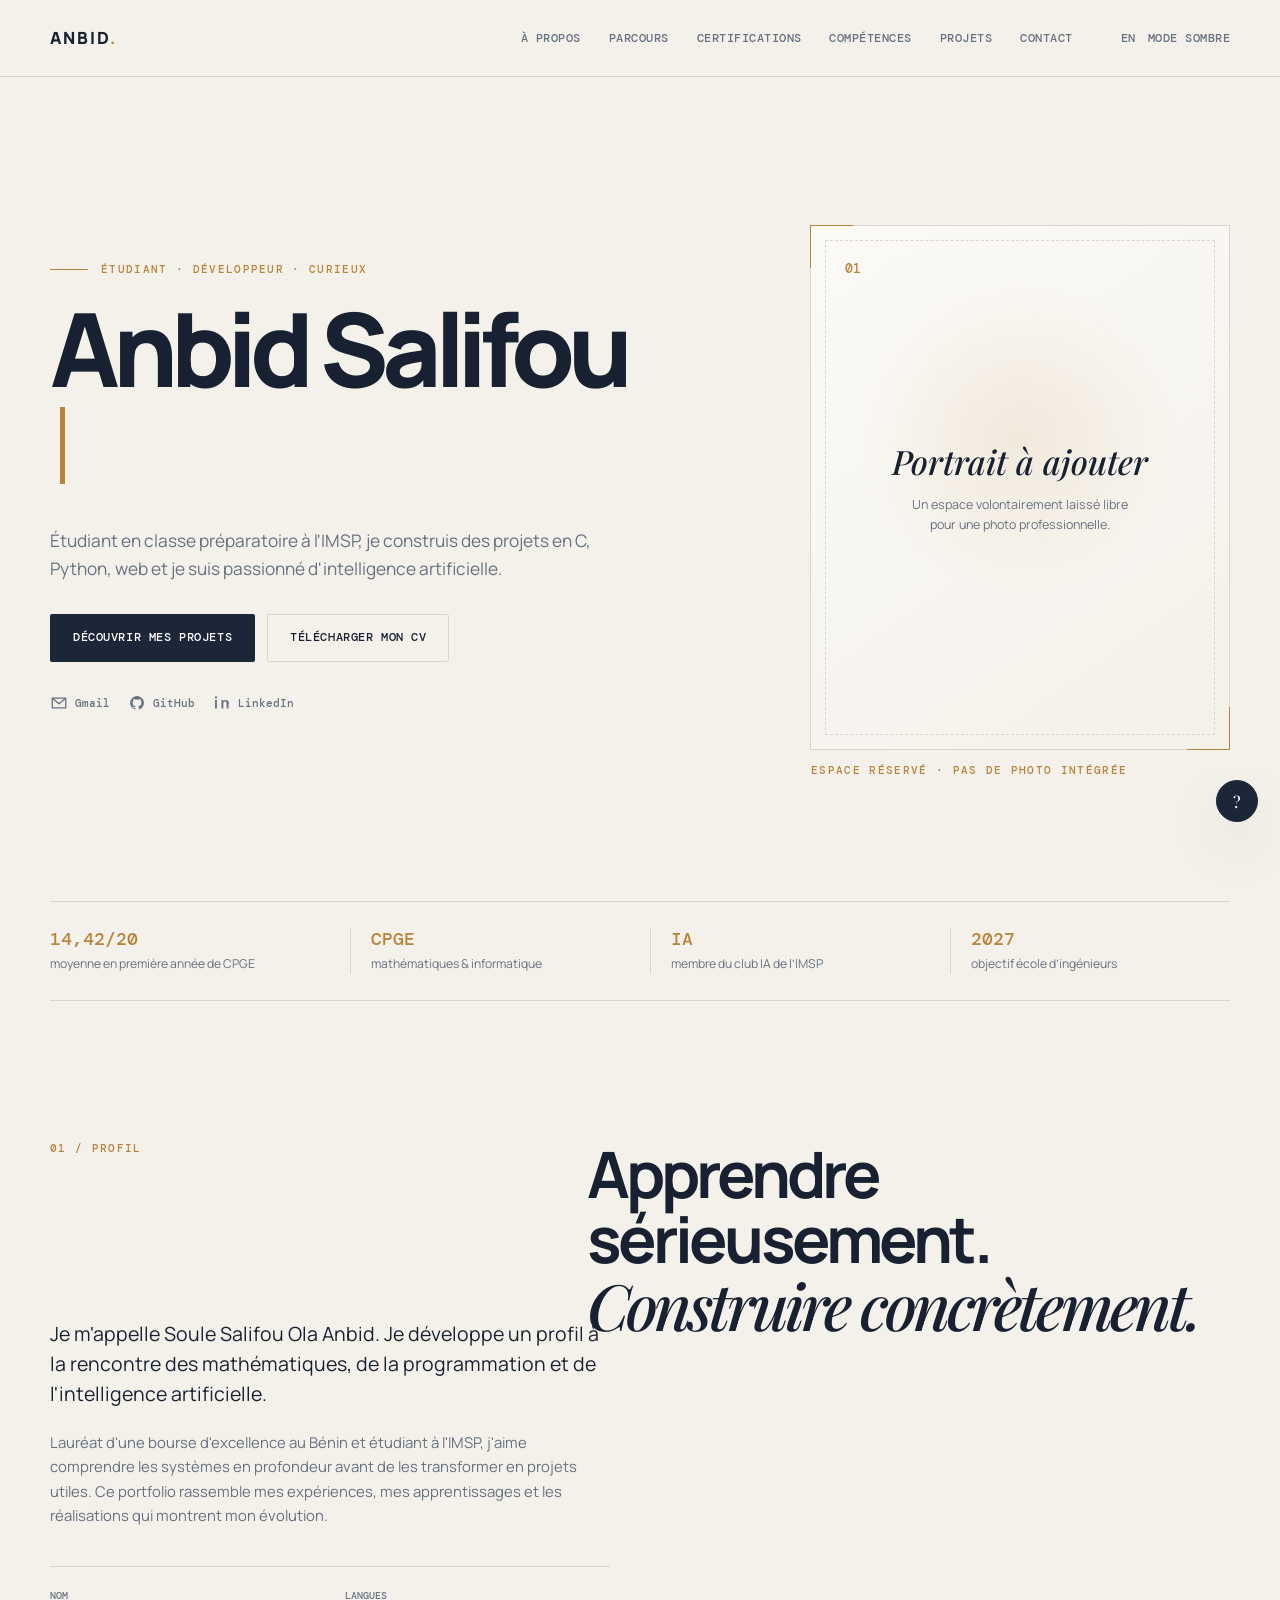
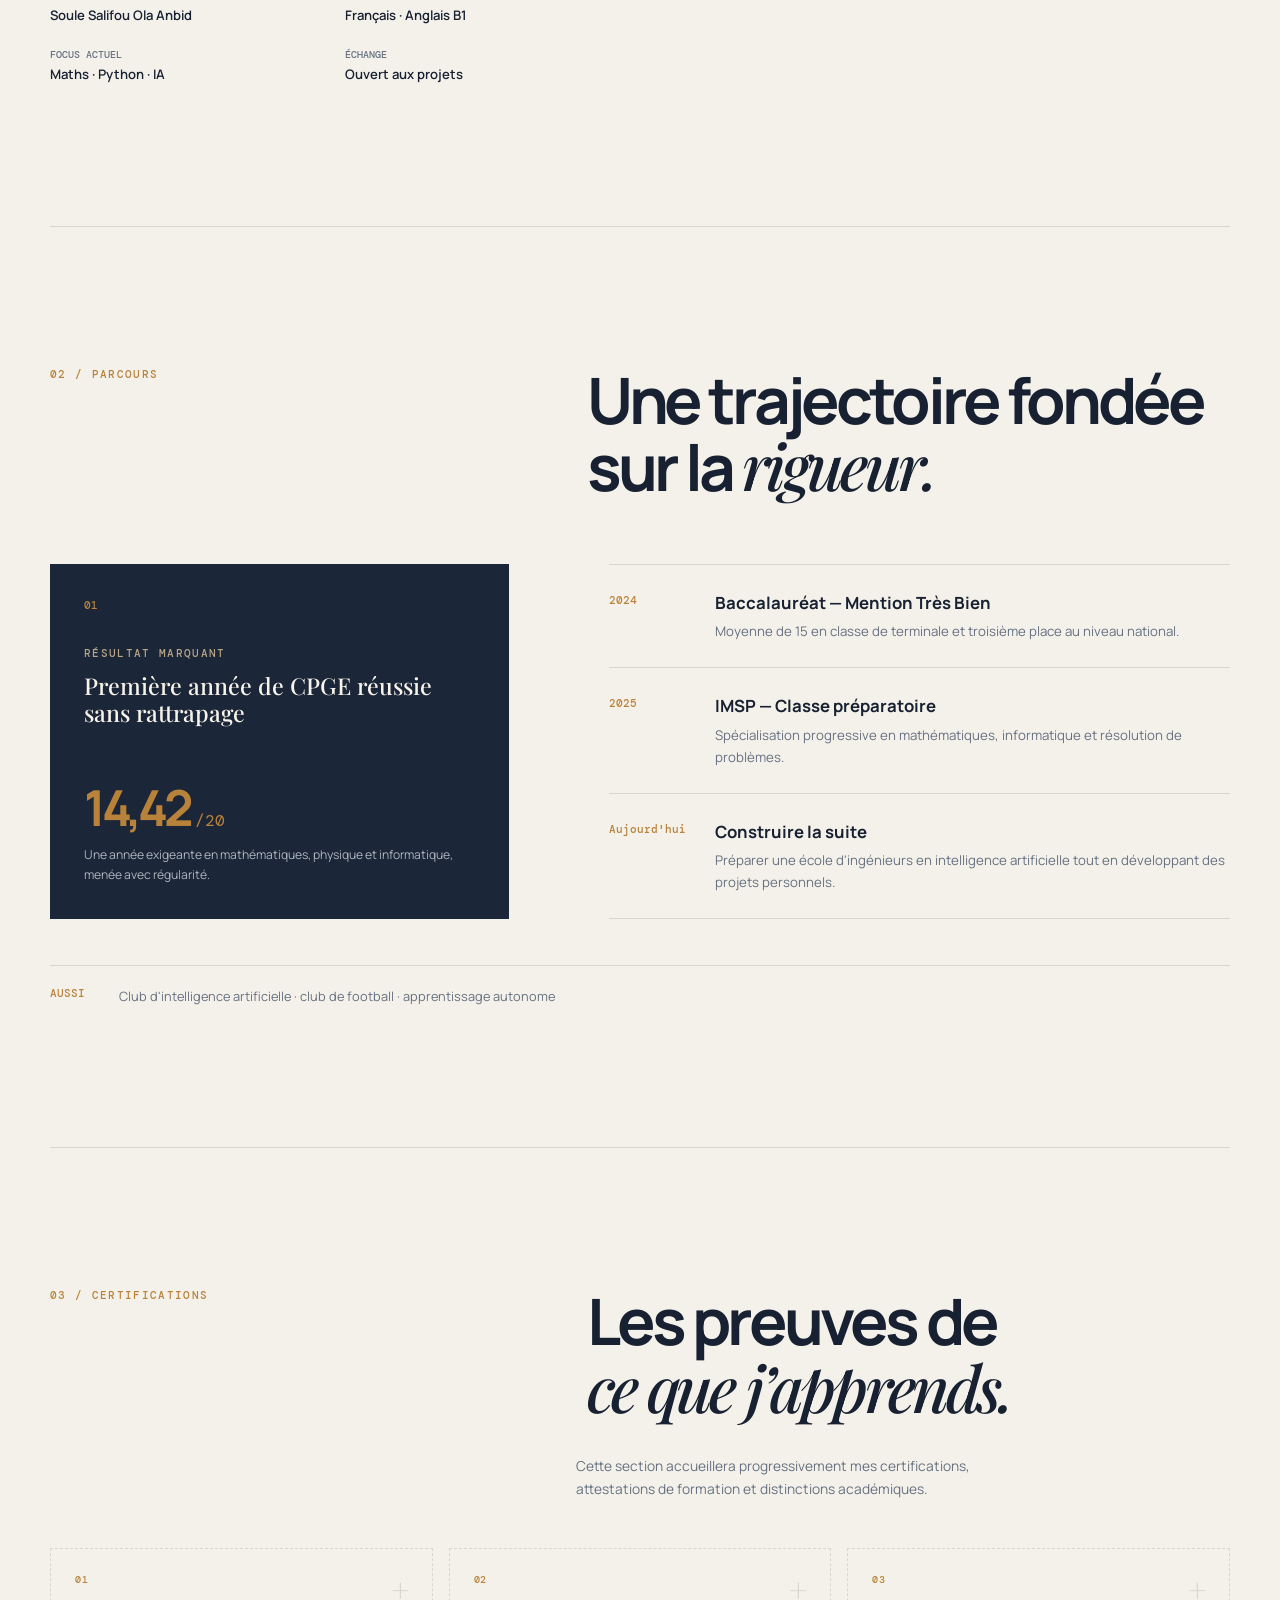
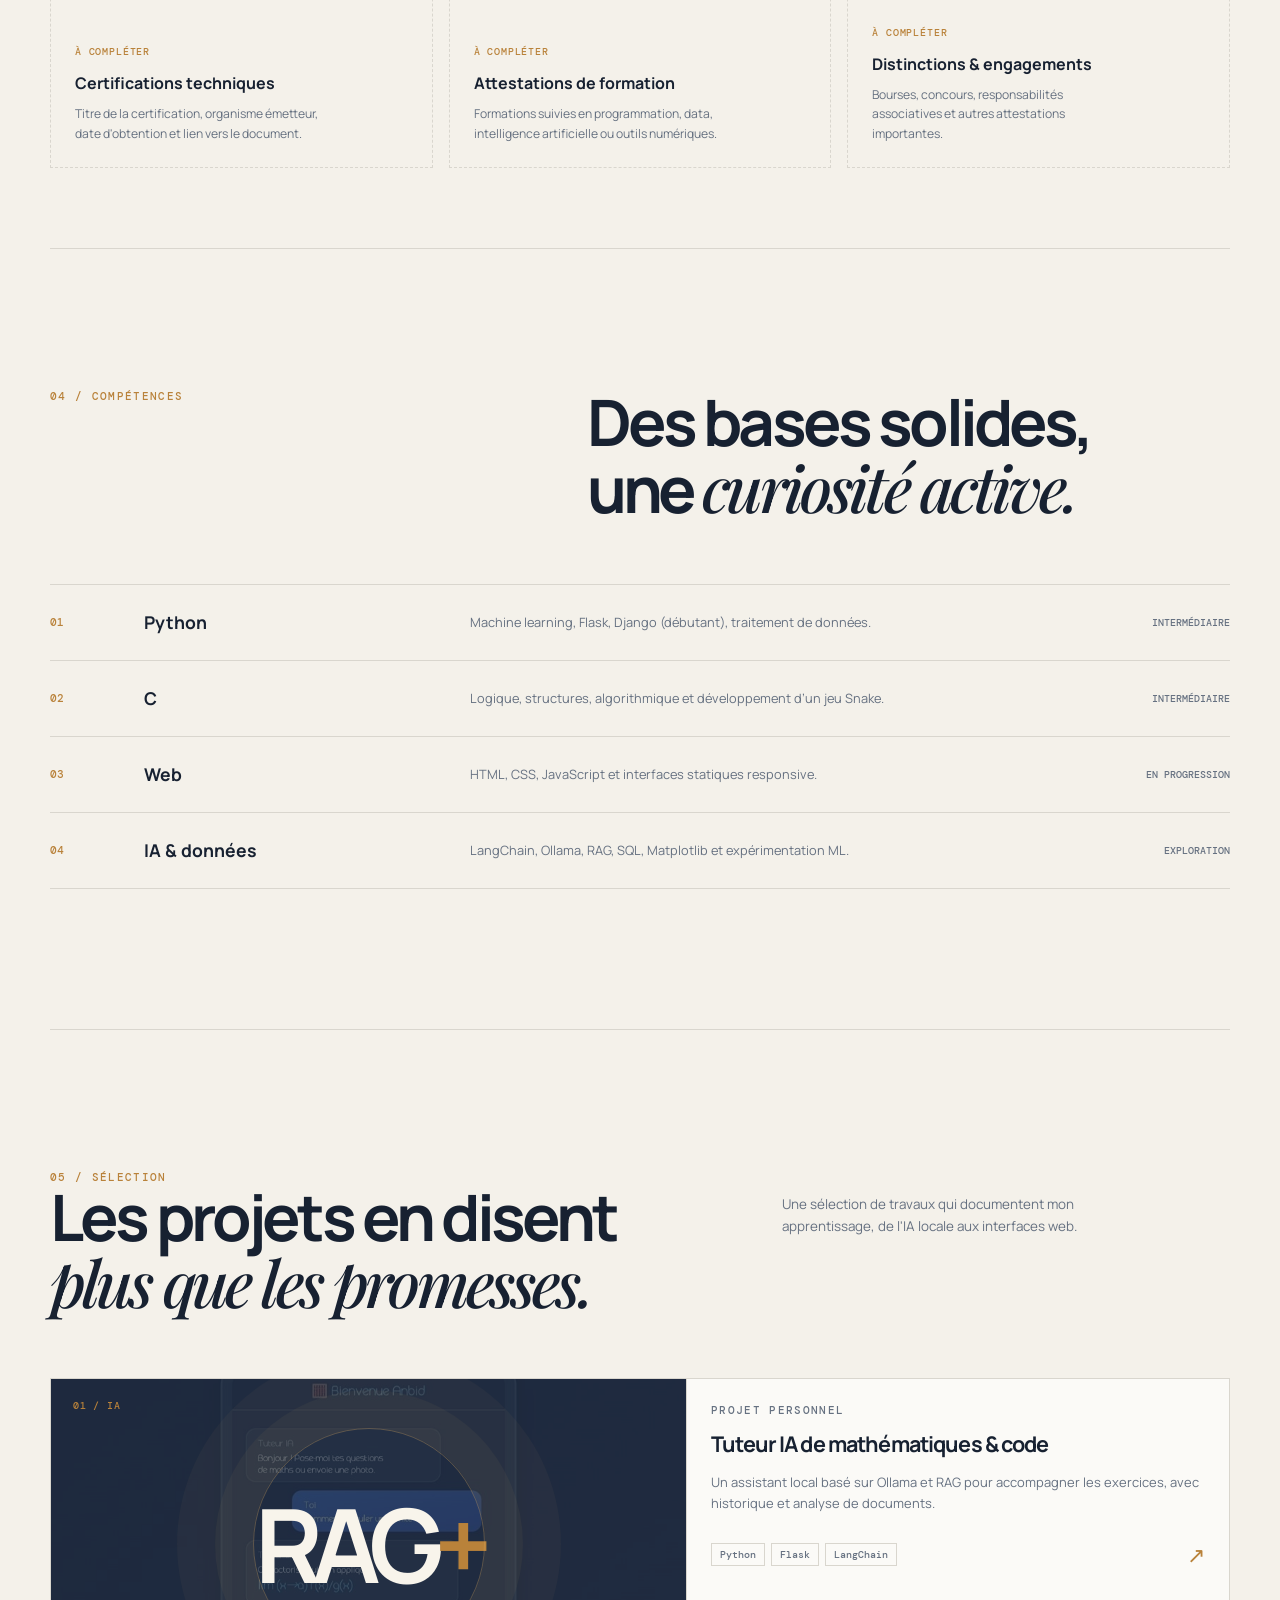
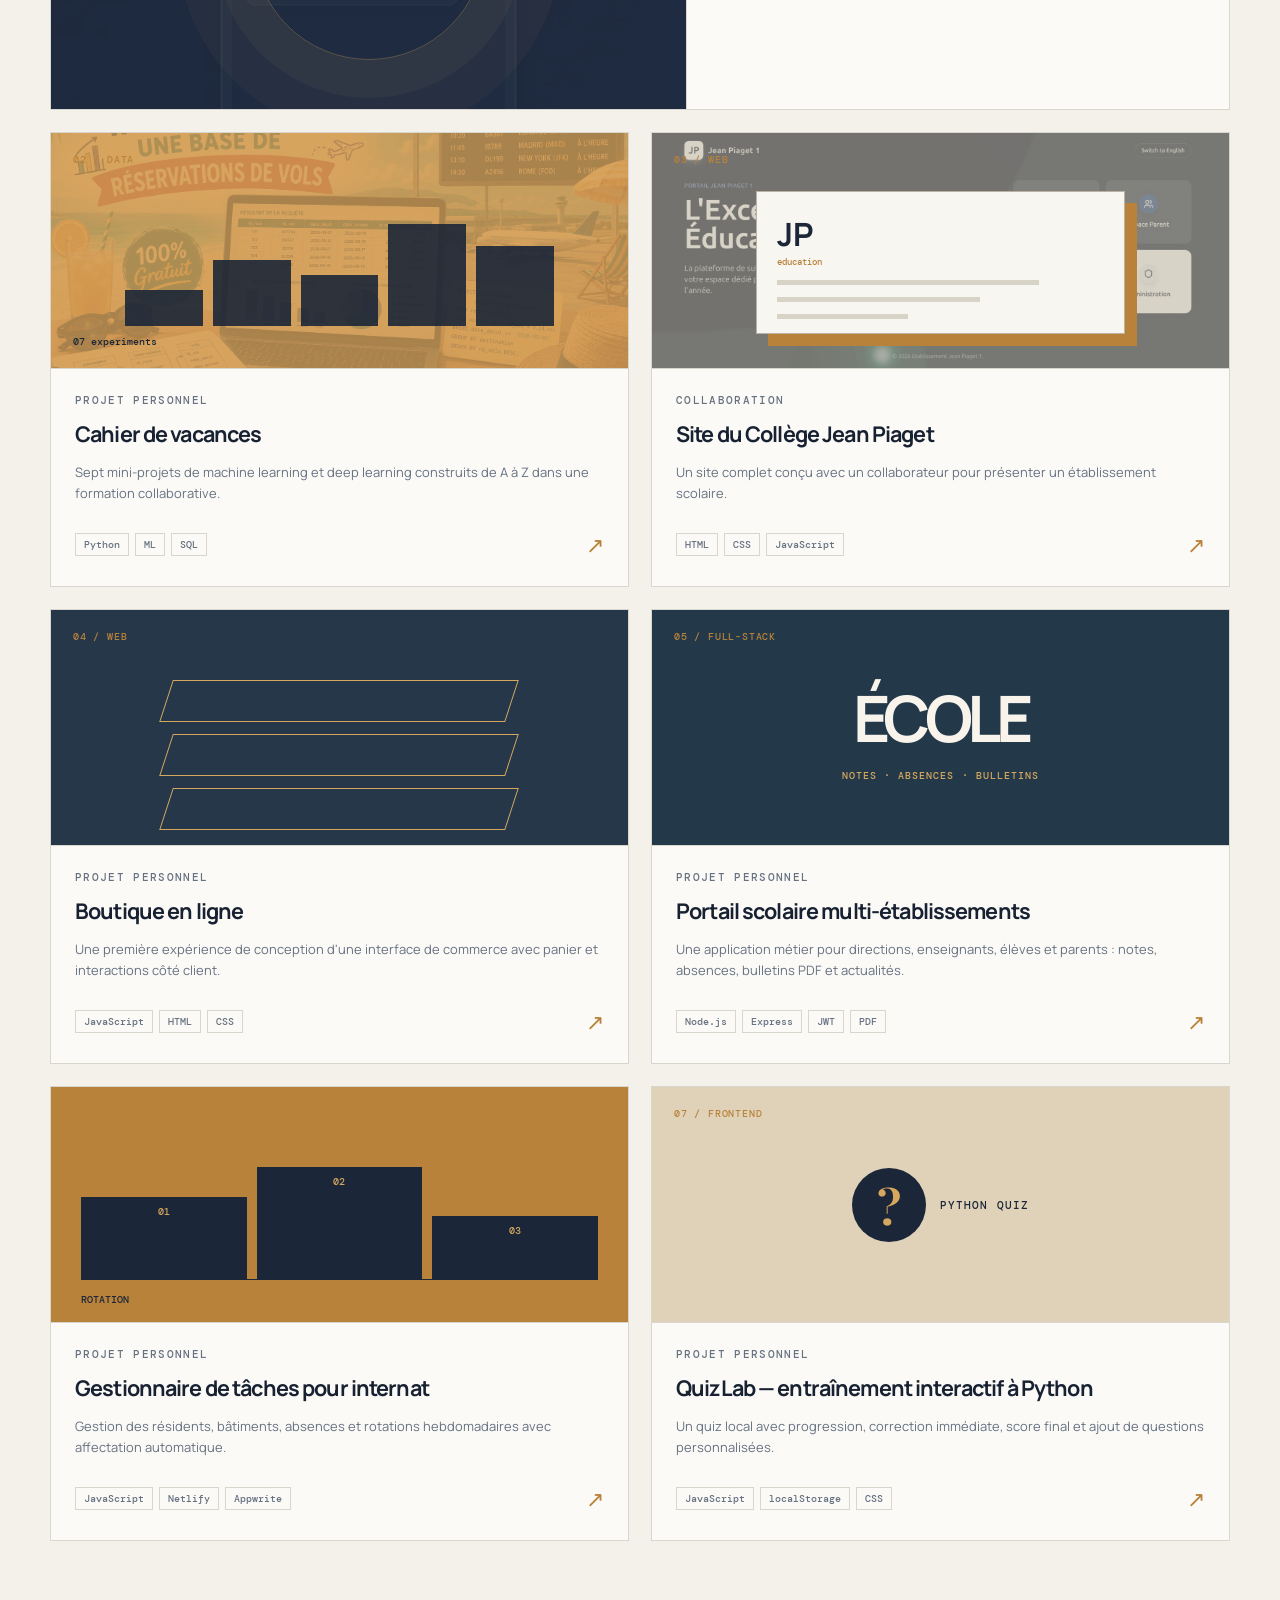
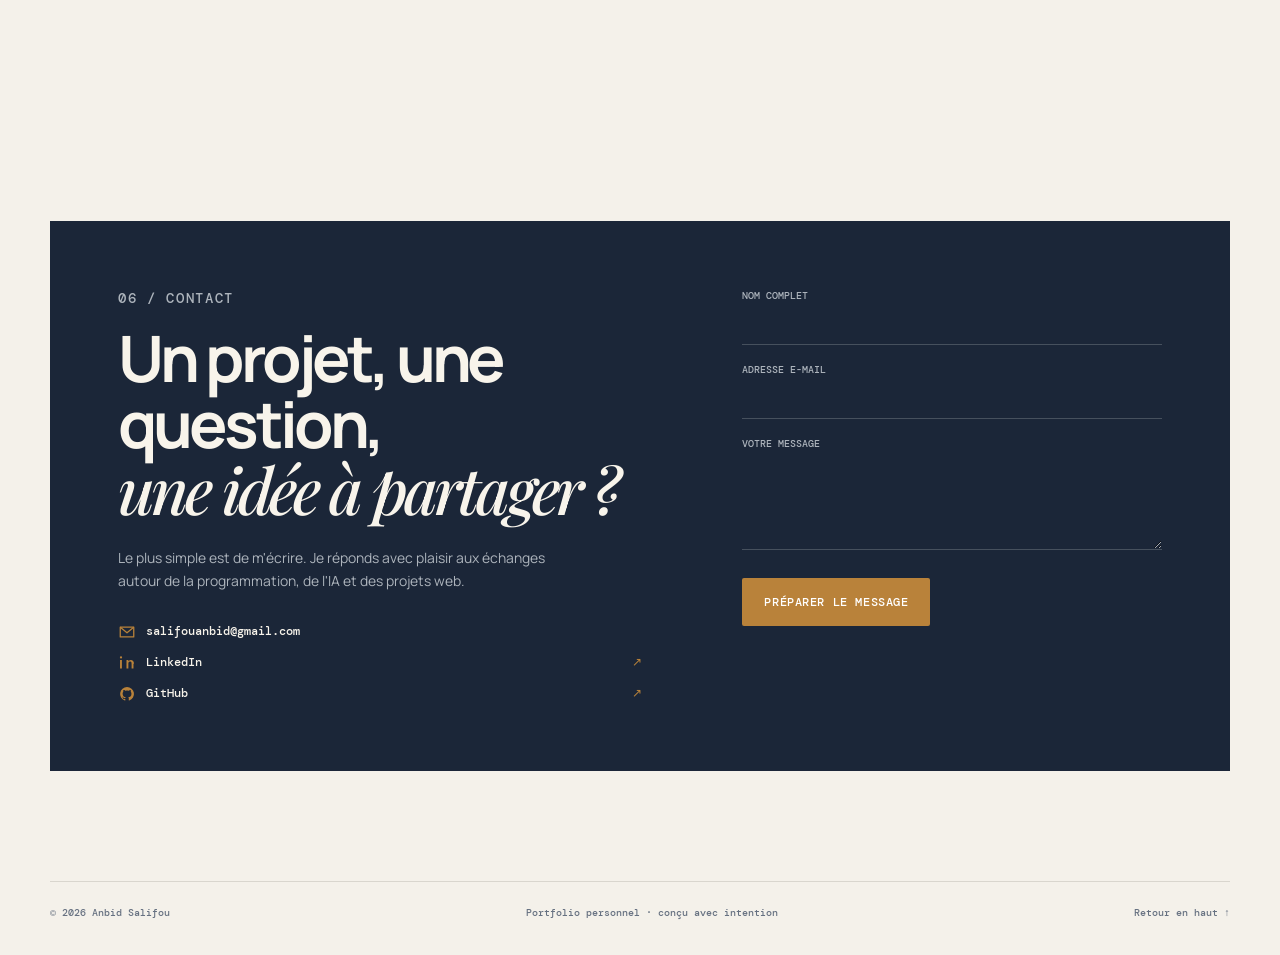
==== commit 7d04bacb: "Restaurer les icônes sociales et enrichir les projets" ====
--- a/index.html
+++ b/index.html
@@ -34,15 +34,15 @@
             <div class="hero-copy">
                 <p class="eyebrow"><span class="eyebrow-line"></span><span data-i18n="hero_eyebrow">Étudiant · développeur · curieux</span></p>
                 <h1><span id="typewriter-title">Anbid Salifou</span><span class="type-cursor" aria-hidden="true"></span></h1>
-                <p class="hero-lede" id="typewriter-text">Étudiant en classe préparatoire à l'IMSP, je construis des projets en C, Python, web et je suis passioné d'intelligence artificielle.</p>
+                <p class="hero-lede" id="typewriter-text">Étudiant en classe préparatoire à l'IMSP, je construis des projets en C, Python, web et je suis passionné d'intelligence artificielle.</p>
                 <div class="hero-actions">
                     <a class="button button-dark" href="#projects" data-i18n="hero_projects">Découvrir mes projets</a>
                     <a class="button button-outline" href="assets/cv-anbid-salifou.pdf" download data-i18n="hero_cv">Télécharger mon CV</a>
                 </div>
-                <div class="hero-meta">
-                    <span data-i18n="hero_location">Mail</span><span class="meta-dot"></span><a href="mailto:salifouanbid@gmail.com">salifouanbid@gmail.com</a>
-                    <span data-i18n="hero_location">Github</span><span class="meta-dot"></span><a href="mailto:salifouanbid@gmail.com">Github</a>
-                    <span data-i18n="hero_location">Linkdin</span><span class="meta-dot"></span><a href="mailto:salifouanbid@gmail.com">Linkdin</a>
+                <div class="hero-meta social-links" aria-label="Liens de contact et réseaux sociaux">
+                    <a class="social-link" href="mailto:salifouanbid@gmail.com" aria-label="Envoyer un e-mail à Anbid"><span class="social-icon icon-mail" aria-hidden="true"><svg viewBox="0 0 24 24"><path d="M3 5.5h18v13H3z"/><path d="m3.5 6 8.5 7 8.5-7"/></svg></span><span>Gmail</span></a>
+                    <a class="social-link" href="https://github.com/salifouanbid" target="_blank" rel="noopener" aria-label="GitHub d’Anbid"><span class="social-icon icon-github" aria-hidden="true"><svg viewBox="0 0 24 24"><path d="M12 2.8a9.2 9.2 0 0 0-2.9 17.93c.46.08.63-.2.63-.44v-1.7c-2.57.56-3.11-1.09-3.11-1.09-.42-1.08-1.03-1.37-1.03-1.37-.84-.58.06-.57.06-.57.93.07 1.42.96 1.42.96.83 1.42 2.18 1.01 2.71.77.08-.6.32-1.01.59-1.24-2.05-.23-4.2-1.02-4.2-4.55 0-1.01.36-1.83.96-2.48-.1-.23-.42-1.17.09-2.44 0 0 .78-.25 2.53.95a8.74 8.74 0 0 1 4.61 0c1.75-1.2 2.53-.95 2.53-.95.51 1.27.19 2.21.09 2.44.6.65.96 1.47.96 2.48 0 3.54-2.16 4.32-4.21 4.55.33.29.63.85.63 1.72v2.52c0 .24.17.52.64.44A9.2 9.2 0 0 0 12 2.8Z"/></svg></span><span>GitHub</span></a>
+                    <a class="social-link" href="https://www.linkedin.com/in/anbid-salifou-656780379/" target="_blank" rel="noopener" aria-label="LinkedIn d’Anbid"><span class="social-icon icon-linkedin" aria-hidden="true"><svg viewBox="0 0 24 24"><path d="M5.2 8.1H2.7v11.2h2.5V8.1ZM4 3.1a1.5 1.5 0 1 0 0 3 1.5 1.5 0 0 0 0-3ZM21.3 12.9c0-3.37-1.8-4.94-4.2-4.94-1.94 0-2.8 1.07-3.28 1.82V8.1h-2.5v11.2h2.5v-6.15c0-1.62.3-3.19 2.31-3.19 1.98 0 2.01 1.85 2.01 3.3v6.04h2.5v-6.4Z"/></svg></span><span>LinkedIn</span></a>
                 </div>
             </div>
             <div class="portrait-slot" aria-label="Emplacement réservé pour une future photo">
@@ -116,12 +116,14 @@
                 <article class="project-card"><div class="project-visual visual-notebook"><img class="project-shot" src="images/image.png" alt="Aperçu d’un mini-projet de machine learning" loading="lazy"><span class="project-category">02 / DATA</span><div class="mini-chart"><i></i><i></i><i></i><i></i><i></i></div><span class="visual-caption">07 experiments</span></div><div class="project-body"><p class="project-type" data-i18n="project_build">Projet personnel</p><h3 data-i18n="project_ml_title">Cahier de vacances</h3><p data-i18n="project_ml_text">Sept mini-projets de machine learning et deep learning construits de A à Z dans une formation collaborative.</p><div class="project-footer"><div class="tags"><span>Python</span><span>ML</span><span>SQL</span></div><a href="https://github.com/salifouanbid/Cahier-Vacances-2026" target="_blank" rel="noopener" aria-label="Cahier de Vacances sur GitHub">↗</a></div></div></article>
                 <article class="project-card"><div class="project-visual visual-school"><img class="project-shot" src="images/jp-im-1.jpg" alt="Aperçu du site du Collège Jean Piaget" loading="lazy"><span class="project-category">03 / WEB</span><div class="school-window"><b>JP</b><span>education</span><em></em><em></em><em></em></div></div><div class="project-body"><p class="project-type" data-i18n="project_collab">Collaboration</p><h3 data-i18n="project_school_title">Site du Collège Jean Piaget</h3><p data-i18n="project_school_text">Un site complet conçu avec un collaborateur pour présenter un établissement scolaire.</p><div class="project-footer"><div class="tags"><span>HTML</span><span>CSS</span><span>JavaScript</span></div><a href="https://github.com/salifouanbid/Site-JeanPiaget" target="_blank" rel="noopener" aria-label="Site Jean Piaget sur GitHub">↗</a></div></div></article>
                 <article class="project-card"><div class="project-visual visual-shop"><span class="project-category">04 / WEB</span><div class="shop-lines"><span></span><span></span><span></span></div></div><div class="project-body"><p class="project-type" data-i18n="project_build">Projet personnel</p><h3 data-i18n="project_shop_title">Boutique en ligne</h3><p data-i18n="project_shop_text">Une première expérience de conception d'une interface de commerce avec panier et interactions côté client.</p><div class="project-footer"><div class="tags"><span>JavaScript</span><span>HTML</span><span>CSS</span></div><a href="https://github.com/salifouanbid/Boutique_de_ventes_en_ligne" target="_blank" rel="noopener" aria-label="Boutique en ligne sur GitHub">↗</a></div></div></article>
-                <article class="project-card"><div class="project-visual visual-shop"><span class="project-category">04 / WEB</span><div class="shop-lines"><span></span><span></span><span></span></div></div><div class="project-body"><p class="project-type" data-i18n="project_build">Projet personnel</p><h3 data-i18n="project_shop_title">Appli de gestion des taches menagères</h3><p data-i18n="project_shop_text">Gerer les taches dans un internat.</p><div class="project-footer"><div class="tags"><span>JavaScript</span><span>HTML</span><span>CSS</span></div><a href="https://github.com/salifouanbid/App_gestion" target="_blank" rel="noopener" aria-label="Appli de gestion des taches menagères sur GitHub & deployé avec netlify">↗</a></div></div></article>
+                <article class="project-card"><div class="project-visual visual-portal"><span class="project-category">05 / FULL-STACK</span><div class="portal-mark"><b>ÉCOLE</b><span>notes · absences · bulletins</span></div></div><div class="project-body"><p class="project-type" data-i18n="project_build">Projet personnel</p><h3 data-i18n="project_portal_title">Portail scolaire multi-établissements</h3><p data-i18n="project_portal_text">Une application métier pour directions, enseignants, élèves et parents : notes, absences, bulletins PDF et actualités.</p><div class="project-footer"><div class="tags"><span>Node.js</span><span>Express</span><span>JWT</span><span>PDF</span></div><a href="https://github.com/salifouanbid/Portail_Scolaire" target="_blank" rel="noopener" aria-label="Portail scolaire sur GitHub">↗</a></div></div></article>
+                <article class="project-card"><div class="project-visual visual-tasks"><span class="project-category">06 / SERVERLESS</span><div class="task-mark"><span>01</span><span>02</span><span>03</span><b>rotation</b></div></div><div class="project-body"><p class="project-type" data-i18n="project_build">Projet personnel</p><h3 data-i18n="project_tasks_title">Gestionnaire de tâches pour internat</h3><p data-i18n="project_tasks_text">Gestion des résidents, bâtiments, absences et rotations hebdomadaires avec affectation automatique.</p><div class="project-footer"><div class="tags"><span>JavaScript</span><span>Netlify</span><span>Appwrite</span></div><a href="https://github.com/salifouanbid/App-gestion" target="_blank" rel="noopener" aria-label="Application de gestion sur GitHub">↗</a></div></div></article>
+                <article class="project-card"><div class="project-visual visual-quiz"><span class="project-category">07 / FRONTEND</span><div class="quiz-mark"><b>?</b><span>PYTHON QUIZ</span></div></div><div class="project-body"><p class="project-type" data-i18n="project_build">Projet personnel</p><h3 data-i18n="project_quiz_title">QuizLab — entraînement interactif à Python</h3><p data-i18n="project_quiz_text">Un quiz local avec progression, correction immédiate, score final et ajout de questions personnalisées.</p><div class="project-footer"><div class="tags"><span>JavaScript</span><span>localStorage</span><span>CSS</span></div><a href="https://github.com/salifouanbid/Quizz" target="_blank" rel="noopener" aria-label="QuizLab sur GitHub">↗</a></div></div></article>
             </div>
         </section>
 
         <section class="section contact-section" id="contact">
-            <div class="contact-panel"><div class="contact-copy"><p class="section-kicker">06 / <span data-i18n="contact_kicker">Contact</span></p><h2 data-i18n="contact_title">Un projet, une question,<br><em>une idée à partager ?</em></h2><p data-i18n="contact_text">Le plus simple est de m'écrire. Je réponds avec plaisir aux échanges autour de la programmation, de l'IA et des projets web.</p><div class="contact-links"><a href="mailto:salifouanbid@gmail.com">salifouanbid@gmail.com</a><a href="https://www.linkedin.com/in/anbid-salifou-656780379/" target="_blank" rel="noopener">LinkedIn ↗</a><a href="https://github.com/salifouanbid" target="_blank" rel="noopener">GitHub ↗</a></div></div><form class="contact-form" id="contactForm"><label><span data-i18n="form_name">Nom complet</span><input type="text" name="name" required></label><label><span data-i18n="form_email">Adresse e-mail</span><input type="email" name="email" required></label><label><span data-i18n="form_message">Votre message</span><textarea name="message" rows="4" required></textarea></label><button class="button button-light" type="submit" data-i18n="form_send">Préparer le message</button><p class="form-status" id="formStatus" role="status" aria-live="polite"></p></form></div>
+            <div class="contact-panel"><div class="contact-copy"><p class="section-kicker">06 / <span data-i18n="contact_kicker">Contact</span></p><h2 data-i18n="contact_title">Un projet, une question,<br><em>une idée à partager ?</em></h2><p data-i18n="contact_text">Le plus simple est de m'écrire. Je réponds avec plaisir aux échanges autour de la programmation, de l'IA et des projets web.</p><div class="contact-links"><a href="mailto:salifouanbid@gmail.com"><span class="social-icon icon-mail" aria-hidden="true"><svg viewBox="0 0 24 24"><path d="M3 5.5h18v13H3z"/><path d="m3.5 6 8.5 7 8.5-7"/></svg></span><span>salifouanbid@gmail.com</span></a><a href="https://www.linkedin.com/in/anbid-salifou-656780379/" target="_blank" rel="noopener"><span class="social-icon icon-linkedin" aria-hidden="true"><svg viewBox="0 0 24 24"><path d="M5.2 8.1H2.7v11.2h2.5V8.1ZM4 3.1a1.5 1.5 0 1 0 0 3 1.5 1.5 0 0 0 0-3ZM21.3 12.9c0-3.37-1.8-4.94-4.2-4.94-1.94 0-2.8 1.07-3.28 1.82V8.1h-2.5v11.2h2.5v-6.15c0-1.62.3-3.19 2.31-3.19 1.98 0 2.01 1.85 2.01 3.3v6.04h2.5v-6.4Z"/></svg></span><span>LinkedIn</span><span class="contact-arrow">↗</span></a><a href="https://github.com/salifouanbid" target="_blank" rel="noopener"><span class="social-icon icon-github" aria-hidden="true"><svg viewBox="0 0 24 24"><path d="M12 2.8a9.2 9.2 0 0 0-2.9 17.93c.46.08.63-.2.63-.44v-1.7c-2.57.56-3.11-1.09-3.11-1.09-.42-1.08-1.03-1.37-1.03-1.37-.84-.58.06-.57.06-.57.93.07 1.42.96 1.42.96.83 1.42 2.18 1.01 2.71.77.08-.6.32-1.01.59-1.24-2.05-.23-4.2-1.02-4.2-4.55 0-1.01.36-1.83.96-2.48-.1-.23-.42-1.17.09-2.44 0 0 .78-.25 2.53.95a8.74 8.74 0 0 1 4.61 0c1.75-1.2 2.53-.95 2.53-.95.51 1.27.19 2.21.09 2.44.6.65.96 1.47.96 2.48 0 3.54-2.16 4.32-4.21 4.55.33.29.63.85.63 1.72v2.52c0 .24.17.52.64.44A9.2 9.2 0 0 0 12 2.8Z"/></svg></span><span>GitHub</span><span class="contact-arrow">↗</span></a></div></div><form class="contact-form" id="contactForm"><label><span data-i18n="form_name">Nom complet</span><input type="text" name="name" required></label><label><span data-i18n="form_email">Adresse e-mail</span><input type="email" name="email" required></label><label><span data-i18n="form_message">Votre message</span><textarea name="message" rows="4" required></textarea></label><button class="button button-light" type="submit" data-i18n="form_send">Préparer le message</button><p class="form-status" id="formStatus" role="status" aria-live="polite"></p></form></div>
         </section>
     </main>
 
--- a/style.css
+++ b/style.css
@@ -34,8 +34,9 @@
 .button-outline { border-color:var(--line); color:var(--ink); }
 .button-outline:hover { border-color:var(--gold); color:var(--gold); }
 .button-light { background:var(--gold); color:#fff; border:0; }
-.hero-meta { display:flex; align-items:center; gap:12px; margin-top:32px; color:var(--muted); font:500 .68rem var(--mono); }
+.hero-meta { display:flex; align-items:center; gap:18px; margin-top:32px; color:var(--muted); font:500 .68rem var(--mono); flex-wrap:wrap; }
 .hero-meta a { text-decoration:none; }.hero-meta a:hover { color:var(--gold); }.meta-dot { width:4px; height:4px; border-radius:50%; background:var(--gold); }
+.social-links { gap:9px 18px; }.social-link { display:inline-flex; align-items:center; gap:7px; color:var(--muted); }.social-icon { display:inline-flex; width:18px; height:18px; align-items:center; justify-content:center; flex:0 0 18px; }.social-icon svg { width:100%; height:100%; fill:none; stroke:currentColor; stroke-width:1.7; stroke-linecap:round; stroke-linejoin:round; }.icon-github svg,.icon-linkedin svg { fill:currentColor; stroke:none; }.social-link:hover .social-icon { color:var(--gold); }.contact-arrow { margin-left:auto; color:var(--gold); }
 .portrait-slot { justify-self:end; width:min(100%,420px); aspect-ratio:4/5; border:1px solid var(--line); position:relative; padding:14px; background:linear-gradient(145deg,var(--surface),transparent); }
 .portrait-slot::before,.portrait-slot::after { content:''; position:absolute; width:42px; height:42px; border-color:var(--gold); border-style:solid; pointer-events:none; }.portrait-slot::before { top:-1px; left:-1px; border-width:1px 0 0 1px; }.portrait-slot::after { right:-1px; bottom:-1px; border-width:0 1px 1px 0; }
 .portrait-inner { height:100%; border:1px dashed var(--line); display:flex; flex-direction:column; align-items:center; justify-content:center; text-align:center; padding:30px; background:radial-gradient(circle at 50% 40%,color-mix(in srgb,var(--gold-soft) 48%,transparent),transparent 44%); }
@@ -53,8 +54,8 @@
 .credential-card p:not(.credential-status) { color:var(--muted); font-size:.76rem; line-height:1.6; max-width:250px; }
 .credential-mark { position:absolute; right:22px; top:18px; color:var(--line); font:400 2rem var(--serif); }
 .skills-section { border-top:1px solid var(--line); }.skills-list { margin-top:62px; border-top:1px solid var(--line); }.skill-row { display:grid; grid-template-columns:72px 1fr 2fr 130px; align-items:center; gap:22px; padding:23px 0; border-bottom:1px solid var(--line); }.skill-number { color:var(--gold); font:500 .68rem var(--mono); }.skill-row h3 { font-size:1.1rem; }.skill-row p { color:var(--muted); font-size:.8rem; }.skill-level { justify-self:end; color:var(--muted); font:500 .62rem var(--mono); text-transform:uppercase; }
-.projects-heading { grid-template-columns:1.2fr .8fr; }.heading-note { color:var(--muted); max-width:320px; font-size:.84rem; padding-top:23px; }.projects-grid { display:grid; grid-template-columns:repeat(2,1fr); gap:22px; margin-top:62px; }.project-card { border:1px solid var(--line); background:var(--surface); transition:transform .2s,border .2s,box-shadow .2s; }.project-card:hover { transform:translateY(-5px); border-color:var(--gold); box-shadow:var(--shadow); }.project-card-featured { grid-column:span 2; display:grid; grid-template-columns:1.08fr .92fr; }.project-visual { min-height:236px; position:relative; overflow:hidden; border-bottom:1px solid var(--line); background:var(--night); }.project-card-featured .project-visual { min-height:330px; border-bottom:0; border-right:1px solid var(--line); }.project-shot { position:absolute; inset:0; width:100%; height:100%; object-fit:cover; opacity:.3; mix-blend-mode:screen; filter:saturate(.72) contrast(1.05); } .visual-school .project-shot { opacity:.48; mix-blend-mode:multiply; filter:saturate(.65); } .visual-notebook .project-shot { opacity:.22; mix-blend-mode:multiply; } .project-category { position:absolute; left:22px; top:20px; font:500 .63rem var(--mono); color:var(--gold); letter-spacing:.08em; z-index:1; }.visual-mark { position:absolute; inset:0; display:flex; align-items:center; justify-content:center; font:700 clamp(3.5rem,8vw,6.8rem) var(--sans); letter-spacing:-.1em; color:#f8f4eb; }.visual-mark span { color:var(--gold); }.visual-ai::after { content:''; position:absolute; width:230px; height:230px; border:1px solid rgba(214,168,95,.33); border-radius:50%; left:50%; top:50%; transform:translate(-50%,-50%); box-shadow:0 0 0 38px rgba(214,168,95,.05),0 0 0 76px rgba(214,168,95,.04); }.visual-notebook { background:#d7a45f; }.mini-chart { position:absolute; inset:62px 45px 42px; display:flex; align-items:end; justify-content:center; gap:10px; }.mini-chart i { display:block; width:16%; background:#1b2638; opacity:.9; }.mini-chart i:nth-child(1){height:28%}.mini-chart i:nth-child(2){height:51%}.mini-chart i:nth-child(3){height:39%}.mini-chart i:nth-child(4){height:78%}.mini-chart i:nth-child(5){height:61%}.visual-caption { position:absolute; bottom:20px; left:22px; font:500 .63rem var(--mono); color:#1b2638; }.visual-school { background:#d8d3c7; }.school-window { position:absolute; left:18%; right:18%; top:58px; bottom:34px; background:#f8f6f0; border:1px solid #b9b2a5; padding:20px; box-shadow:12px 12px 0 #b9823a; }.school-window b { font:700 2rem var(--sans); color:#1b2638; }.school-window span { display:block; font:500 .58rem var(--mono); color:#b9823a; }.school-window em { display:block; height:5px; background:#d8d3c7; margin-top:12px; width:80%; }.school-window em:nth-of-type(2){width:62%}.school-window em:nth-of-type(3){width:40%}.visual-shop { background:#26374a; }.shop-lines { position:absolute; left:20%; right:20%; top:70px; }.shop-lines span { display:block; height:42px; margin-bottom:12px; border:1px solid #d6a85f; transform:skew(-18deg); }.project-body { padding:24px; }.project-type { color:var(--muted); }.project-body h3 { margin:9px 0 10px; font-size:1.35rem; letter-spacing:-.04em; }.project-body>p:not(.project-type) { color:var(--muted); font-size:.81rem; line-height:1.65; }.project-footer { display:flex; align-items:center; justify-content:space-between; margin-top:22px; }.tags { display:flex; gap:6px; flex-wrap:wrap; }.tags span { border:1px solid var(--line); padding:4px 8px; color:var(--muted); font:500 .6rem var(--mono); }.project-footer>a { color:var(--gold); text-decoration:none; font-size:1.35rem; }
-.contact-section { padding-bottom:110px; }.contact-panel { background:var(--night); color:#f8f4eb; padding:68px; display:grid; grid-template-columns:1fr .8fr; gap:100px; }.contact-panel h2 { margin:18px 0 24px; }.contact-panel p { color:#adb4bc; font-size:.87rem; max-width:430px; }.contact-links { display:flex; flex-direction:column; gap:8px; margin-top:30px; }.contact-links a { color:#f8f4eb; text-decoration:none; font:500 .72rem var(--mono); }.contact-links a:hover { color:var(--gold); }.contact-form { display:flex; flex-direction:column; gap:18px; }.contact-form label { display:flex; flex-direction:column; gap:7px; color:#adb4bc; font:500 .62rem var(--mono); text-transform:uppercase; }.contact-form input,.contact-form textarea { width:100%; border:0; border-bottom:1px solid #46505d; padding:8px 0; color:#fff; background:transparent; outline:0; font:400 .9rem var(--sans); resize:vertical; }.contact-form input:focus,.contact-form textarea:focus { border-color:var(--gold); }.contact-form .button { align-self:flex-start; margin-top:10px; }.form-status { min-height:1.3em; font-size:.72rem!important; color:var(--gold)!important; }.site-footer { width:min(1180px,calc(100% - 48px)); margin:auto; border-top:1px solid var(--line); padding:24px 0 36px; display:flex; justify-content:space-between; gap:20px; color:var(--muted); font:500 .64rem var(--mono); }.site-footer a { text-decoration:none; }.back-to-top,.assistant-toggle { position:fixed; z-index:12; border:1px solid var(--line); color:var(--ink); background:var(--surface); cursor:pointer; box-shadow:var(--shadow); opacity:0; pointer-events:none; transition:.2s; }.back-to-top { right:22px; bottom:24px; width:42px; height:42px; }.back-to-top.visible { opacity:1; pointer-events:auto; }.assistant-toggle { right:22px; bottom:78px; width:42px; height:42px; border-radius:50%; font:500 1rem var(--serif); color:#fff; background:var(--night); border-color:var(--night); opacity:1; pointer-events:auto; }.assistant-toggle:hover { background:var(--gold); border-color:var(--gold); }.assistant { position:fixed; z-index:15; right:22px; bottom:130px; width:min(360px,calc(100% - 44px)); background:var(--surface); border:1px solid var(--line); box-shadow:var(--shadow); transform:translateY(12px); opacity:0; pointer-events:none; transition:.2s; }.assistant.open { opacity:1; transform:none; pointer-events:auto; }.assistant-header { display:flex; justify-content:space-between; align-items:center; border-bottom:1px solid var(--line); padding:15px 17px; font-size:.82rem; }.assistant-header button { border:0; background:none; color:var(--muted); font-size:1.3rem; cursor:pointer; }.assistant-messages { max-height:180px; overflow:auto; padding:15px 17px 4px; }.assistant-msg { width:fit-content; max-width:90%; padding:9px 11px; margin-bottom:8px; font-size:.74rem; line-height:1.5; }.assistant-msg.bot { background:var(--paper); color:var(--muted); }.assistant-msg.user { margin-left:auto; background:var(--night); color:#fff; }.assistant-suggestions { display:flex; gap:5px; flex-wrap:wrap; padding:8px 17px; }.assistant-suggestions button { border:1px solid var(--line); background:none; color:var(--muted); cursor:pointer; padding:5px 7px; font-size:.62rem; }.assistant-input { display:flex; border-top:1px solid var(--line); padding:10px 14px; gap:8px; }.assistant-input input { flex:1; border:0; outline:0; background:none; color:var(--ink); font-size:.75rem; }.assistant-input button { border:0; background:none; color:var(--gold); cursor:pointer; font-size:1.1rem; }
+.projects-heading { grid-template-columns:1.2fr .8fr; }.heading-note { color:var(--muted); max-width:320px; font-size:.84rem; padding-top:23px; }.projects-grid { display:grid; grid-template-columns:repeat(2,1fr); gap:22px; margin-top:62px; }.project-card { border:1px solid var(--line); background:var(--surface); transition:transform .2s,border .2s,box-shadow .2s; }.project-card:hover { transform:translateY(-5px); border-color:var(--gold); box-shadow:var(--shadow); }.project-card-featured { grid-column:span 2; display:grid; grid-template-columns:1.08fr .92fr; }.project-visual { min-height:236px; position:relative; overflow:hidden; border-bottom:1px solid var(--line); background:var(--night); }.project-card-featured .project-visual { min-height:330px; border-bottom:0; border-right:1px solid var(--line); }.project-shot { position:absolute; inset:0; width:100%; height:100%; object-fit:cover; opacity:.3; mix-blend-mode:screen; filter:saturate(.72) contrast(1.05); } .visual-school .project-shot { opacity:.48; mix-blend-mode:multiply; filter:saturate(.65); } .visual-notebook .project-shot { opacity:.22; mix-blend-mode:multiply; } .project-category { position:absolute; left:22px; top:20px; font:500 .63rem var(--mono); color:var(--gold); letter-spacing:.08em; z-index:1; }.visual-mark { position:absolute; inset:0; display:flex; align-items:center; justify-content:center; font:700 clamp(3.5rem,8vw,6.8rem) var(--sans); letter-spacing:-.1em; color:#f8f4eb; }.visual-mark span { color:var(--gold); }.visual-ai::after { content:''; position:absolute; width:230px; height:230px; border:1px solid rgba(214,168,95,.33); border-radius:50%; left:50%; top:50%; transform:translate(-50%,-50%); box-shadow:0 0 0 38px rgba(214,168,95,.05),0 0 0 76px rgba(214,168,95,.04); }.visual-notebook { background:#d7a45f; }.mini-chart { position:absolute; inset:62px 45px 42px; display:flex; align-items:end; justify-content:center; gap:10px; }.mini-chart i { display:block; width:16%; background:#1b2638; opacity:.9; }.mini-chart i:nth-child(1){height:28%}.mini-chart i:nth-child(2){height:51%}.mini-chart i:nth-child(3){height:39%}.mini-chart i:nth-child(4){height:78%}.mini-chart i:nth-child(5){height:61%}.visual-caption { position:absolute; bottom:20px; left:22px; font:500 .63rem var(--mono); color:#1b2638; }.visual-school { background:#d8d3c7; }.school-window { position:absolute; left:18%; right:18%; top:58px; bottom:34px; background:#f8f6f0; border:1px solid #b9b2a5; padding:20px; box-shadow:12px 12px 0 #b9823a; }.school-window b { font:700 2rem var(--sans); color:#1b2638; }.school-window span { display:block; font:500 .58rem var(--mono); color:#b9823a; }.school-window em { display:block; height:5px; background:#d8d3c7; margin-top:12px; width:80%; }.school-window em:nth-of-type(2){width:62%}.school-window em:nth-of-type(3){width:40%}.visual-shop { background:#26374a; }.visual-portal { background:#23394a; }.portal-mark { position:absolute; inset:0; display:flex; flex-direction:column; justify-content:center; align-items:center; gap:8px; color:#f8f4eb; }.portal-mark b { font:700 clamp(2.5rem,5vw,4.4rem) var(--sans); letter-spacing:-.08em; }.portal-mark span { color:#d6a85f; font:500 .63rem var(--mono); text-transform:uppercase; letter-spacing:.1em; }.visual-tasks { background:#b9823a; }.task-mark { position:absolute; inset:42px 30px; display:grid; grid-template-columns:repeat(3,1fr); gap:10px; align-items:end; border-bottom:1px solid #1b2638; }.task-mark span { display:flex; align-items:flex-start; justify-content:center; height:55%; padding-top:8px; background:#1b2638; color:#d6a85f; font:500 .65rem var(--mono); }.task-mark span:nth-child(2){height:75%}.task-mark span:nth-child(3){height:42%}.task-mark b { position:absolute; bottom:-27px; left:0; color:#1b2638; font:500 .62rem var(--mono); text-transform:uppercase; }.visual-quiz { background:#dfd2b9; }.quiz-mark { position:absolute; inset:0; display:flex; align-items:center; justify-content:center; gap:14px; color:#1b2638; }.quiz-mark b { width:74px; height:74px; display:grid; place-items:center; border-radius:50%; background:#1b2638; color:#d6a85f; font:700 3rem var(--serif); }.quiz-mark span { font:500 .7rem var(--mono); letter-spacing:.1em; }.shop-lines { position:absolute; left:20%; right:20%; top:70px; }.shop-lines span { display:block; height:42px; margin-bottom:12px; border:1px solid #d6a85f; transform:skew(-18deg); }.project-body { padding:24px; }.project-type { color:var(--muted); }.project-body h3 { margin:9px 0 10px; font-size:1.35rem; letter-spacing:-.04em; }.project-body>p:not(.project-type) { color:var(--muted); font-size:.81rem; line-height:1.65; }.project-footer { display:flex; align-items:center; justify-content:space-between; margin-top:22px; }.tags { display:flex; gap:6px; flex-wrap:wrap; }.tags span { border:1px solid var(--line); padding:4px 8px; color:var(--muted); font:500 .6rem var(--mono); }.project-footer>a { color:var(--gold); text-decoration:none; font-size:1.35rem; }
+.contact-section { padding-bottom:110px; }.contact-panel { background:var(--night); color:#f8f4eb; padding:68px; display:grid; grid-template-columns:1fr .8fr; gap:100px; }.contact-panel h2 { margin:18px 0 24px; }.contact-panel p { color:#adb4bc; font-size:.87rem; max-width:430px; }.contact-links { display:flex; flex-direction:column; gap:13px; margin-top:30px; }.contact-links a { display:flex; align-items:center; gap:10px; color:#f8f4eb; text-decoration:none; font:500 .72rem var(--mono); }.contact-links a .social-icon { color:var(--gold); }.contact-links a:hover { color:var(--gold); }.contact-links a:hover { color:var(--gold); }.contact-form { display:flex; flex-direction:column; gap:18px; }.contact-form label { display:flex; flex-direction:column; gap:7px; color:#adb4bc; font:500 .62rem var(--mono); text-transform:uppercase; }.contact-form input,.contact-form textarea { width:100%; border:0; border-bottom:1px solid #46505d; padding:8px 0; color:#fff; background:transparent; outline:0; font:400 .9rem var(--sans); resize:vertical; }.contact-form input:focus,.contact-form textarea:focus { border-color:var(--gold); }.contact-form .button { align-self:flex-start; margin-top:10px; }.form-status { min-height:1.3em; font-size:.72rem!important; color:var(--gold)!important; }.site-footer { width:min(1180px,calc(100% - 48px)); margin:auto; border-top:1px solid var(--line); padding:24px 0 36px; display:flex; justify-content:space-between; gap:20px; color:var(--muted); font:500 .64rem var(--mono); }.site-footer a { text-decoration:none; }.back-to-top,.assistant-toggle { position:fixed; z-index:12; border:1px solid var(--line); color:var(--ink); background:var(--surface); cursor:pointer; box-shadow:var(--shadow); opacity:0; pointer-events:none; transition:.2s; }.back-to-top { right:22px; bottom:24px; width:42px; height:42px; }.back-to-top.visible { opacity:1; pointer-events:auto; }.assistant-toggle { right:22px; bottom:78px; width:42px; height:42px; border-radius:50%; font:500 1rem var(--serif); color:#fff; background:var(--night); border-color:var(--night); opacity:1; pointer-events:auto; }.assistant-toggle:hover { background:var(--gold); border-color:var(--gold); }.assistant { position:fixed; z-index:15; right:22px; bottom:130px; width:min(360px,calc(100% - 44px)); background:var(--surface); border:1px solid var(--line); box-shadow:var(--shadow); transform:translateY(12px); opacity:0; pointer-events:none; transition:.2s; }.assistant.open { opacity:1; transform:none; pointer-events:auto; }.assistant-header { display:flex; justify-content:space-between; align-items:center; border-bottom:1px solid var(--line); padding:15px 17px; font-size:.82rem; }.assistant-header button { border:0; background:none; color:var(--muted); font-size:1.3rem; cursor:pointer; }.assistant-messages { max-height:180px; overflow:auto; padding:15px 17px 4px; }.assistant-msg { width:fit-content; max-width:90%; padding:9px 11px; margin-bottom:8px; font-size:.74rem; line-height:1.5; }.assistant-msg.bot { background:var(--paper); color:var(--muted); }.assistant-msg.user { margin-left:auto; background:var(--night); color:#fff; }.assistant-suggestions { display:flex; gap:5px; flex-wrap:wrap; padding:8px 17px; }.assistant-suggestions button { border:1px solid var(--line); background:none; color:var(--muted); cursor:pointer; padding:5px 7px; font-size:.62rem; }.assistant-input { display:flex; border-top:1px solid var(--line); padding:10px 14px; gap:8px; }.assistant-input input { flex:1; border:0; outline:0; background:none; color:var(--ink); font-size:.75rem; }.assistant-input button { border:0; background:none; color:var(--gold); cursor:pointer; font-size:1.1rem; }
 @media (max-width:850px) { .nav-shell{width:min(100% - 32px,1180px)}.menu-toggle{display:block}.nav-panel{display:none;position:absolute;top:76px;left:0;right:0;padding:14px 24px 22px;background:var(--paper);border-bottom:1px solid var(--line);flex-direction:column;gap:18px}.nav-panel.open{display:flex}.nav-tools{margin-left:0}.hero{width:min(100% - 32px,1180px);grid-template-columns:1fr;gap:60px;padding-top:70px}.portrait-slot{justify-self:start;width:min(100%,420px)}.proof-bar,.section,.site-footer{width:min(100% - 32px,1180px)}.section{padding:100px 0}.section-intro,.section-heading,.projects-heading{grid-template-columns:1fr;gap:24px}.about-content{grid-column:auto;margin-top:15px}.journey-layout{grid-template-columns:1fr;gap:40px}.credentials-intro{margin-left:0}.credentials-grid{grid-template-columns:1fr 1fr}.projects-grid{grid-template-columns:1fr}.project-card-featured{grid-column:auto;display:block}.project-card-featured .project-visual{min-height:250px;border-right:0;border-bottom:1px solid var(--line)}.contact-panel{grid-template-columns:1fr;gap:44px;padding:42px 30px}.skill-row{grid-template-columns:42px 1fr;gap:8px 16px}.skill-row p{grid-column:2}.skill-level{grid-column:2;justify-self:start}.proof-bar{grid-template-columns:repeat(2,1fr)}.proof-bar div:nth-child(3){border-left:0;padding-left:0}.site-footer{flex-wrap:wrap} }
 @media (max-width:520px) { .nav-shell{gap:14px}.nav-tools{gap:8px}.text-control{font-size:.6rem!important}.hero h1{font-size:3.6rem}.portrait-slot{aspect-ratio:1/1.12}.proof-bar{gap:18px 10px}.proof-bar div{padding-left:10px}.section h2{font-size:2.8rem}.about-details{grid-template-columns:1fr}.engagements{display:block}.engagements p{margin-top:8px}.credentials-grid{grid-template-columns:1fr}.contact-panel{padding:34px 22px}.site-footer{font-size:.58rem} }
 @media (prefers-reduced-motion:reduce) { html{scroll-behavior:auto}*,*::before,*::after{animation-duration:.01ms!important;transition-duration:.01ms!important} }
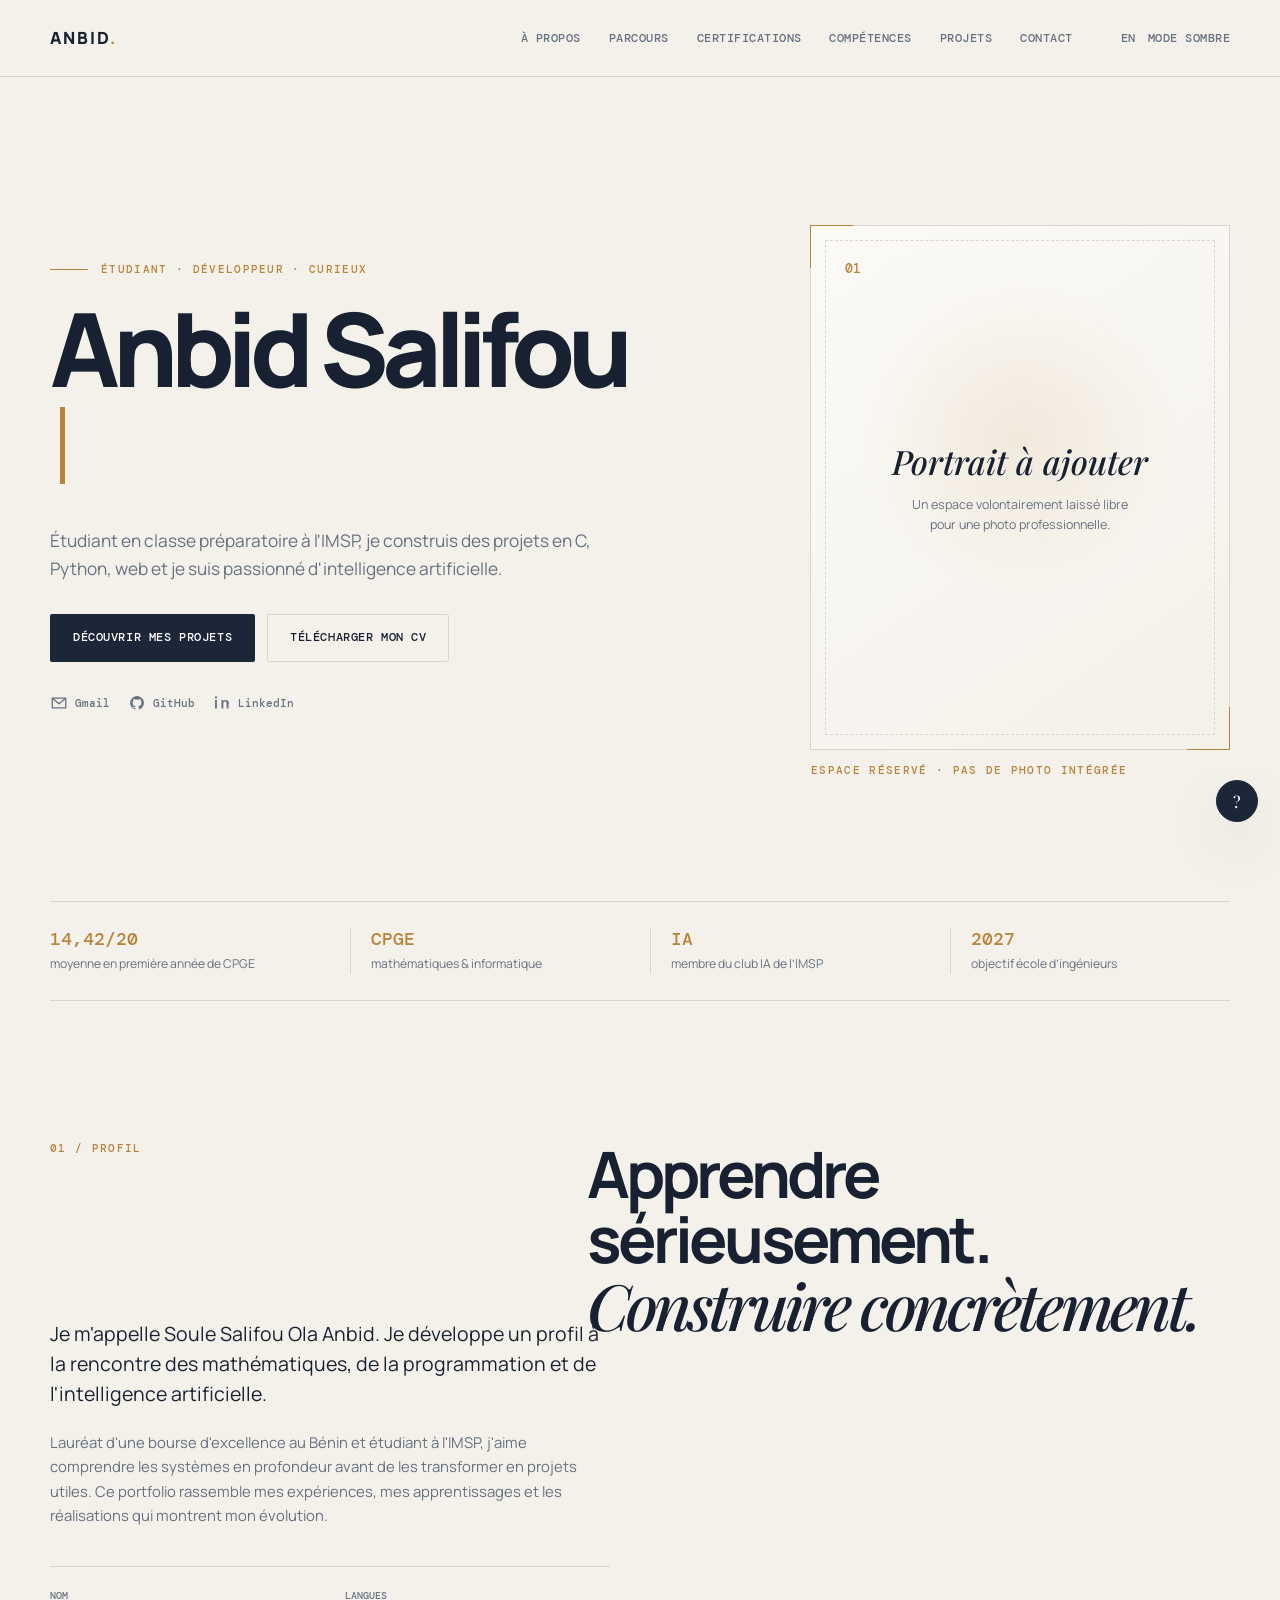
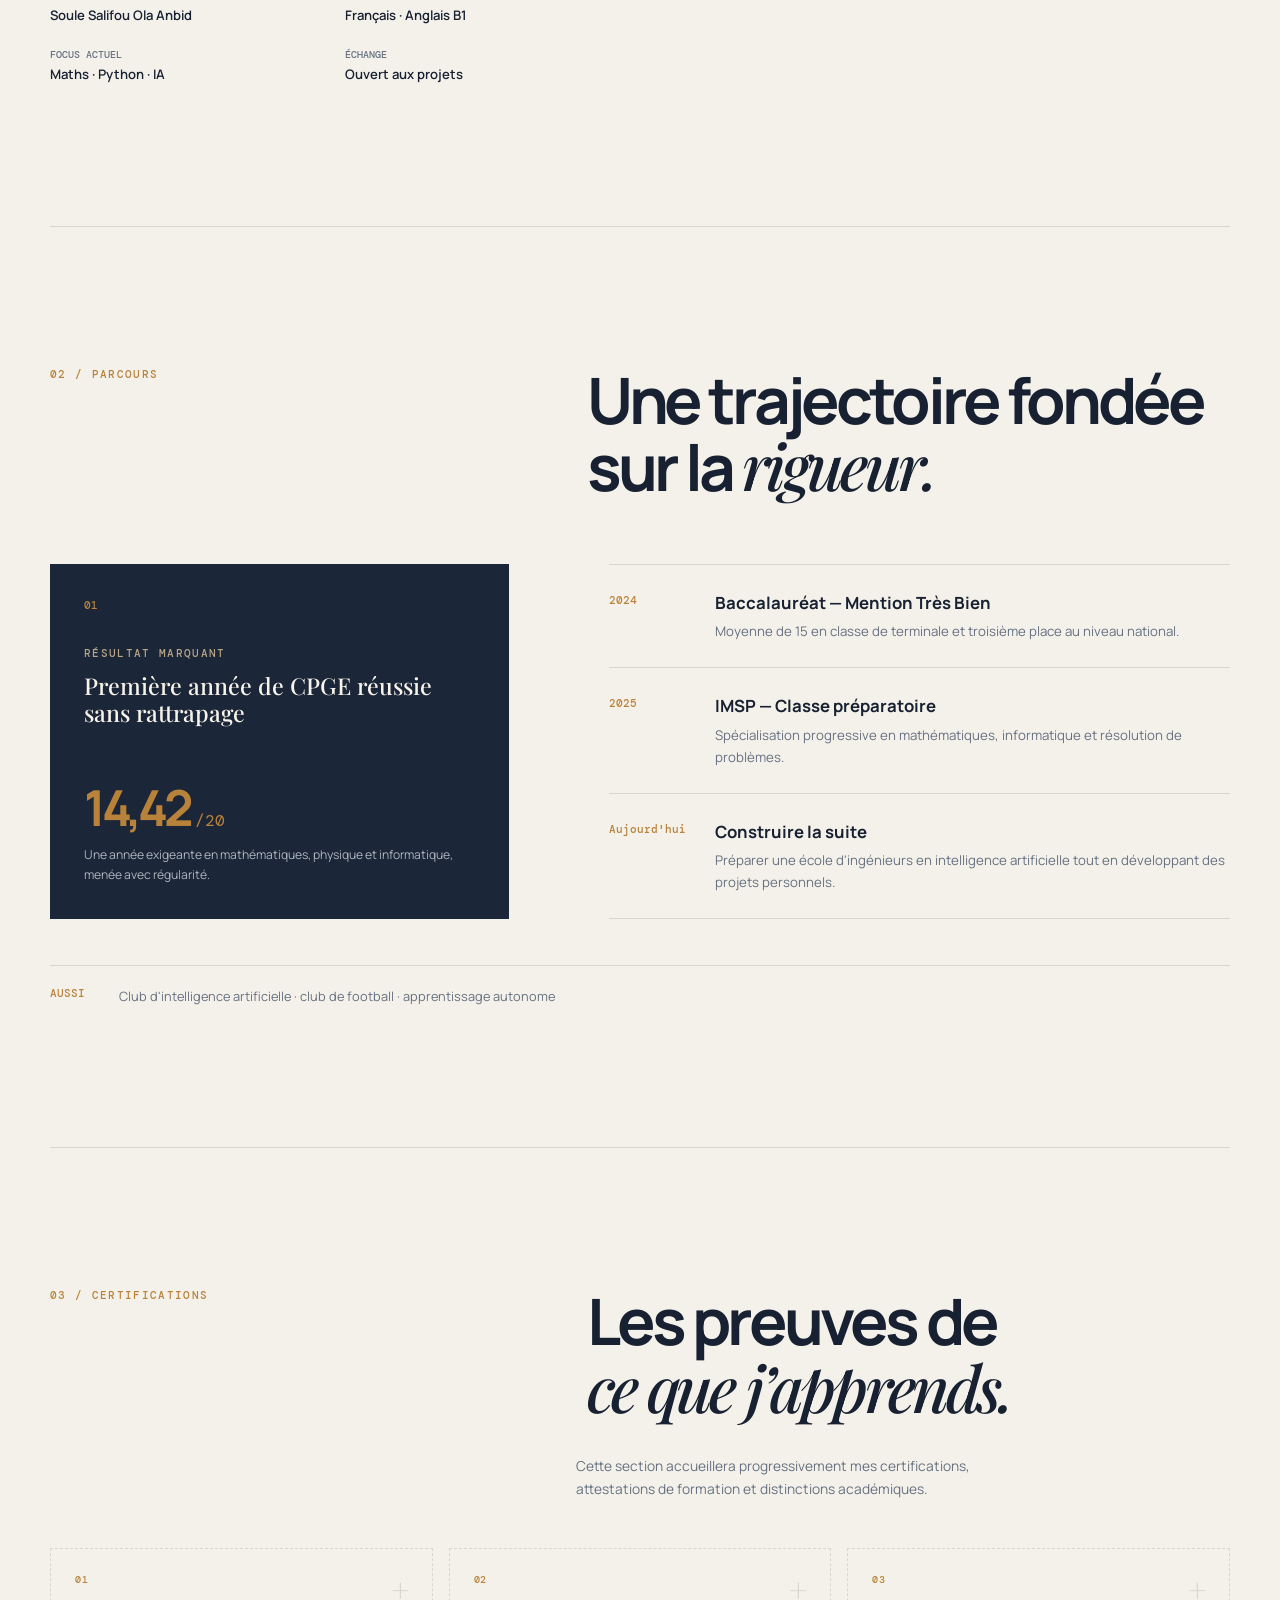
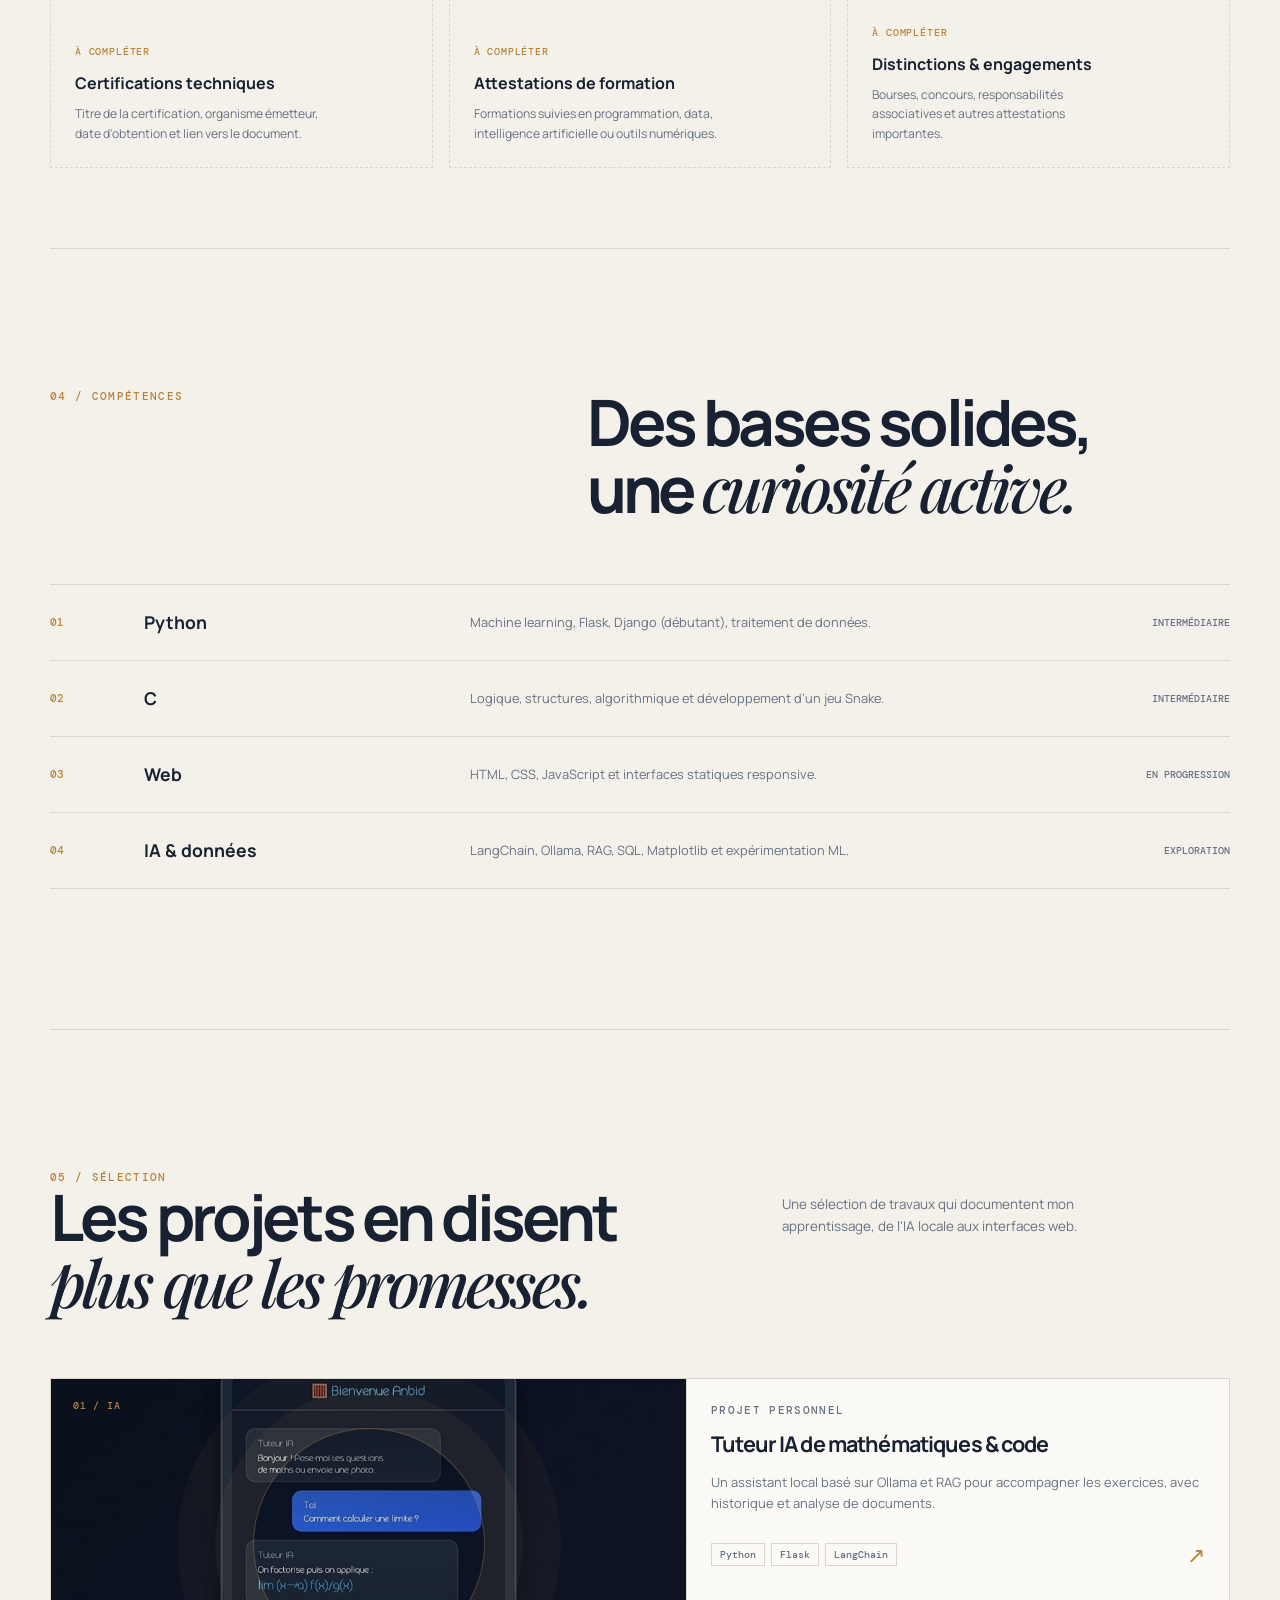
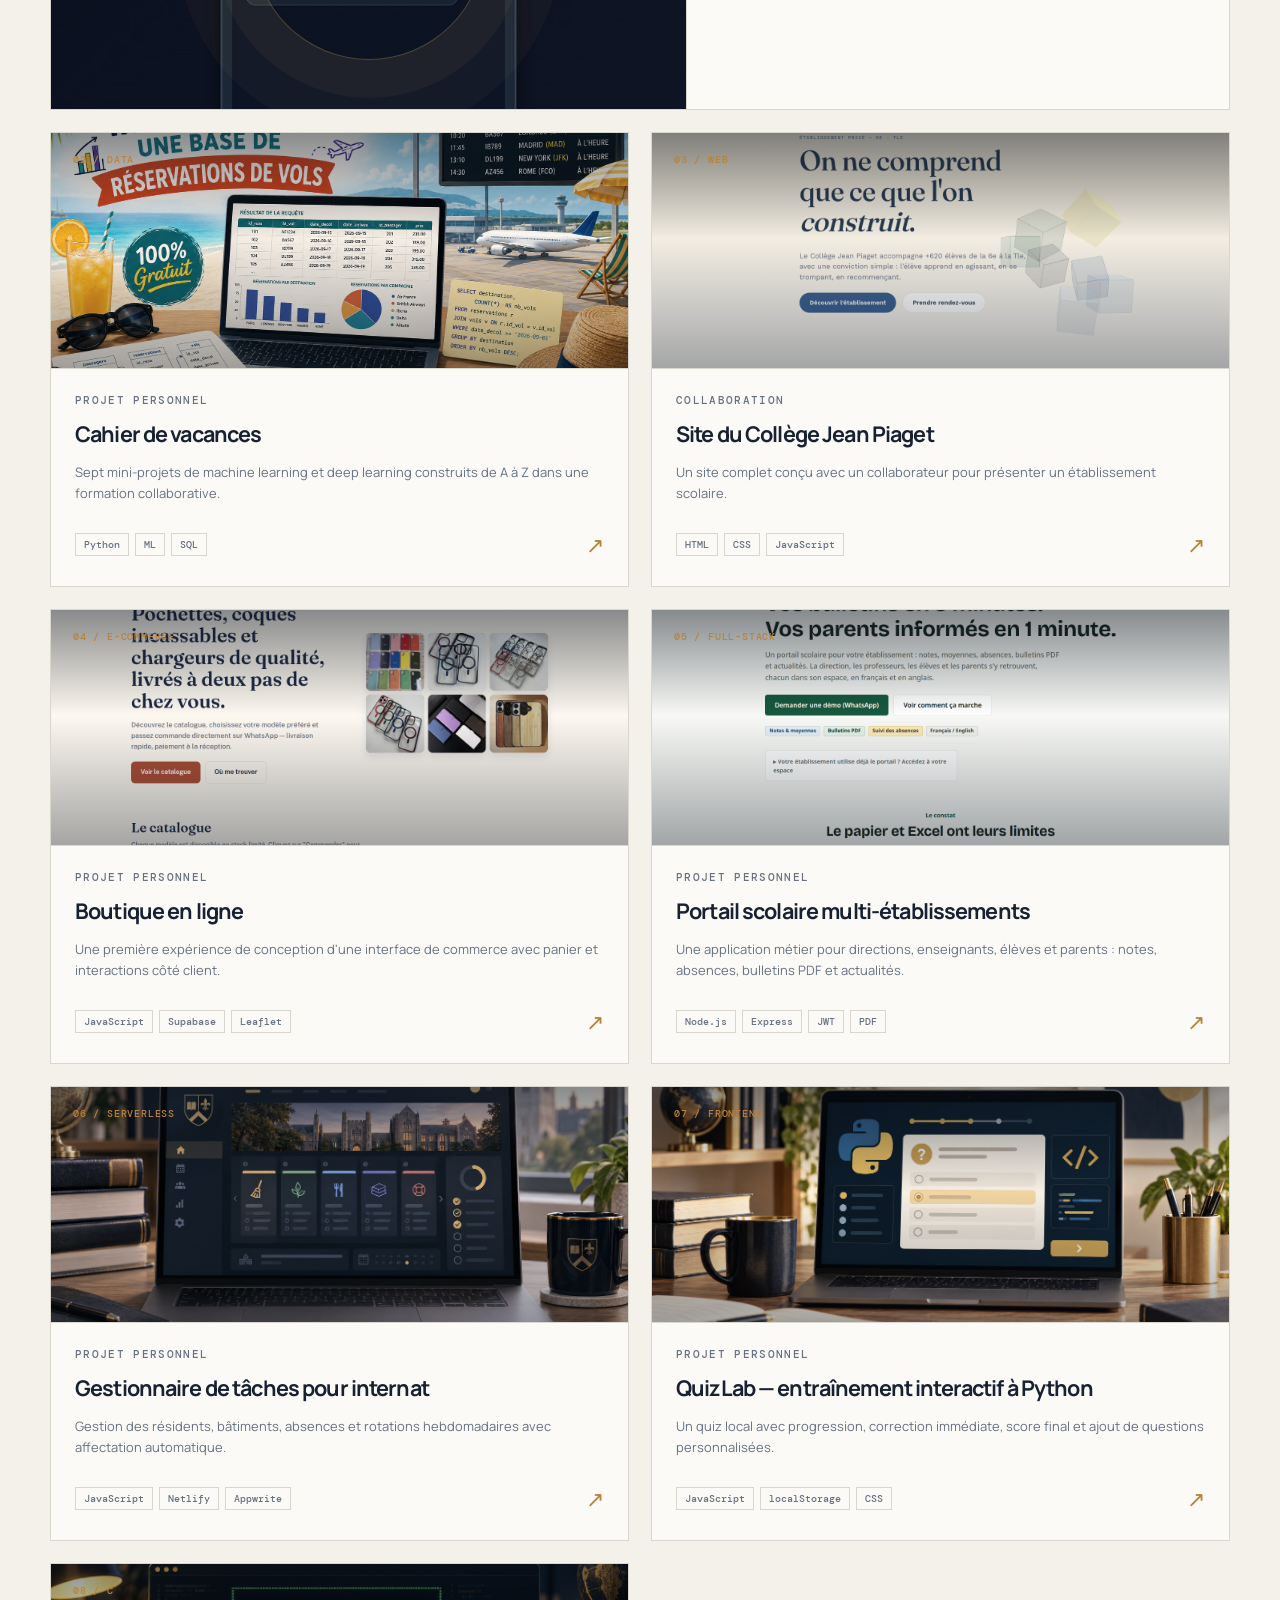
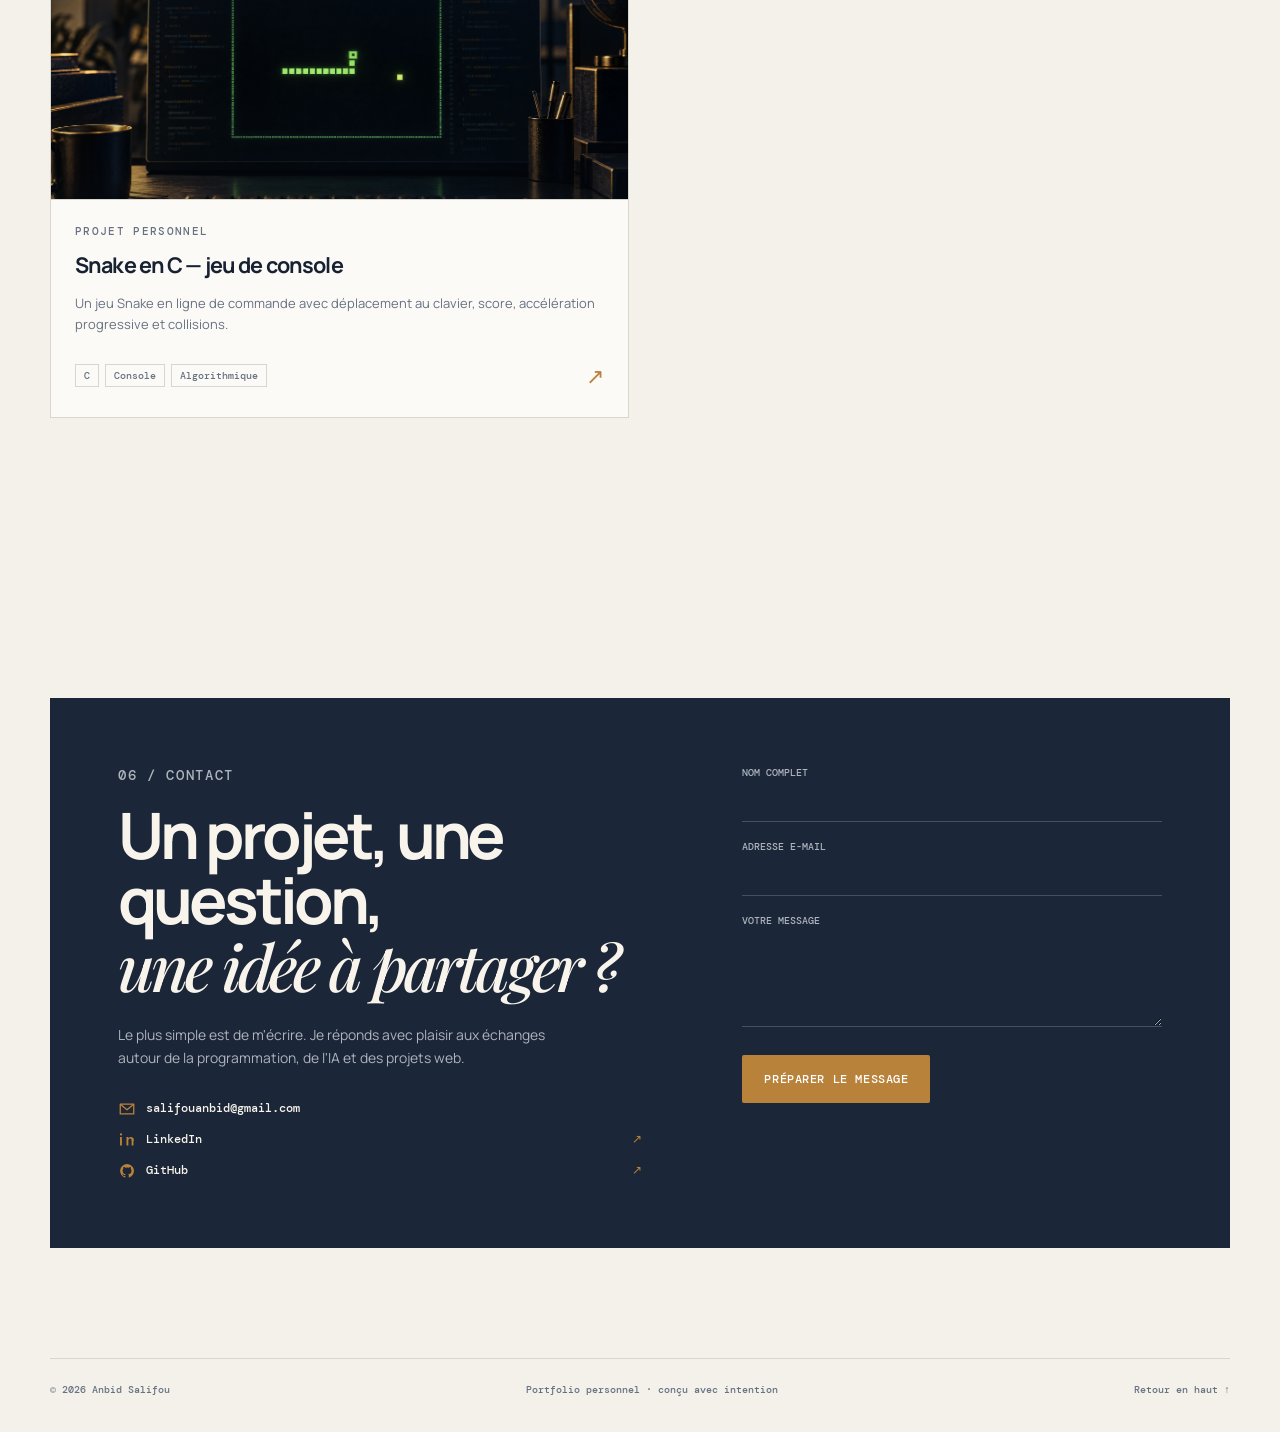
==== commit ffc8ad2d: "Ajouter les diaporamas projets et le Snake en C" ====
--- a/index.html
+++ b/index.html
@@ -112,13 +112,14 @@
         <section class="section projects-section" id="projects">
             <div class="section-heading projects-heading"><div><p class="section-kicker">05 / <span data-i18n="projects_kicker">Sélection</span></p><h2 data-i18n="projects_title">Les projets en disent<br><em>plus que les promesses.</em></h2></div><p class="heading-note" data-i18n="projects_note">Une sélection de travaux qui documentent mon apprentissage, de l'IA locale aux interfaces web.</p></div>
             <div class="projects-grid">
-                <article class="project-card project-card-featured"><div class="project-visual visual-ai"><img class="project-shot" src="images/tuteur-ia.jpg" alt="Aperçu du tuteur IA" loading="lazy"><span class="project-category">01 / IA</span><div class="visual-mark">RAG<span>+</span></div></div><div class="project-body"><p class="project-type" data-i18n="project_build">Projet personnel</p><h3 data-i18n="project_ai_title">Tuteur IA de mathématiques & code</h3><p data-i18n="project_ai_text">Un assistant local basé sur Ollama et RAG pour accompagner les exercices, avec historique et analyse de documents.</p><div class="project-footer"><div class="tags"><span>Python</span><span>Flask</span><span>LangChain</span></div><a href="https://github.com/salifouanbid/Math-agent" target="_blank" rel="noopener" aria-label="Math-agent sur GitHub">↗</a></div></div></article>
-                <article class="project-card"><div class="project-visual visual-notebook"><img class="project-shot" src="images/image.png" alt="Aperçu d’un mini-projet de machine learning" loading="lazy"><span class="project-category">02 / DATA</span><div class="mini-chart"><i></i><i></i><i></i><i></i><i></i></div><span class="visual-caption">07 experiments</span></div><div class="project-body"><p class="project-type" data-i18n="project_build">Projet personnel</p><h3 data-i18n="project_ml_title">Cahier de vacances</h3><p data-i18n="project_ml_text">Sept mini-projets de machine learning et deep learning construits de A à Z dans une formation collaborative.</p><div class="project-footer"><div class="tags"><span>Python</span><span>ML</span><span>SQL</span></div><a href="https://github.com/salifouanbid/Cahier-Vacances-2026" target="_blank" rel="noopener" aria-label="Cahier de Vacances sur GitHub">↗</a></div></div></article>
-                <article class="project-card"><div class="project-visual visual-school"><img class="project-shot" src="images/jp-im-1.jpg" alt="Aperçu du site du Collège Jean Piaget" loading="lazy"><span class="project-category">03 / WEB</span><div class="school-window"><b>JP</b><span>education</span><em></em><em></em><em></em></div></div><div class="project-body"><p class="project-type" data-i18n="project_collab">Collaboration</p><h3 data-i18n="project_school_title">Site du Collège Jean Piaget</h3><p data-i18n="project_school_text">Un site complet conçu avec un collaborateur pour présenter un établissement scolaire.</p><div class="project-footer"><div class="tags"><span>HTML</span><span>CSS</span><span>JavaScript</span></div><a href="https://github.com/salifouanbid/Site-JeanPiaget" target="_blank" rel="noopener" aria-label="Site Jean Piaget sur GitHub">↗</a></div></div></article>
-                <article class="project-card"><div class="project-visual visual-shop"><span class="project-category">04 / WEB</span><div class="shop-lines"><span></span><span></span><span></span></div></div><div class="project-body"><p class="project-type" data-i18n="project_build">Projet personnel</p><h3 data-i18n="project_shop_title">Boutique en ligne</h3><p data-i18n="project_shop_text">Une première expérience de conception d'une interface de commerce avec panier et interactions côté client.</p><div class="project-footer"><div class="tags"><span>JavaScript</span><span>HTML</span><span>CSS</span></div><a href="https://github.com/salifouanbid/Boutique_de_ventes_en_ligne" target="_blank" rel="noopener" aria-label="Boutique en ligne sur GitHub">↗</a></div></div></article>
-                <article class="project-card"><div class="project-visual visual-portal"><span class="project-category">05 / FULL-STACK</span><div class="portal-mark"><b>ÉCOLE</b><span>notes · absences · bulletins</span></div></div><div class="project-body"><p class="project-type" data-i18n="project_build">Projet personnel</p><h3 data-i18n="project_portal_title">Portail scolaire multi-établissements</h3><p data-i18n="project_portal_text">Une application métier pour directions, enseignants, élèves et parents : notes, absences, bulletins PDF et actualités.</p><div class="project-footer"><div class="tags"><span>Node.js</span><span>Express</span><span>JWT</span><span>PDF</span></div><a href="https://github.com/salifouanbid/Portail_Scolaire" target="_blank" rel="noopener" aria-label="Portail scolaire sur GitHub">↗</a></div></div></article>
-                <article class="project-card"><div class="project-visual visual-tasks"><span class="project-category">06 / SERVERLESS</span><div class="task-mark"><span>01</span><span>02</span><span>03</span><b>rotation</b></div></div><div class="project-body"><p class="project-type" data-i18n="project_build">Projet personnel</p><h3 data-i18n="project_tasks_title">Gestionnaire de tâches pour internat</h3><p data-i18n="project_tasks_text">Gestion des résidents, bâtiments, absences et rotations hebdomadaires avec affectation automatique.</p><div class="project-footer"><div class="tags"><span>JavaScript</span><span>Netlify</span><span>Appwrite</span></div><a href="https://github.com/salifouanbid/App-gestion" target="_blank" rel="noopener" aria-label="Application de gestion sur GitHub">↗</a></div></div></article>
-                <article class="project-card"><div class="project-visual visual-quiz"><span class="project-category">07 / FRONTEND</span><div class="quiz-mark"><b>?</b><span>PYTHON QUIZ</span></div></div><div class="project-body"><p class="project-type" data-i18n="project_build">Projet personnel</p><h3 data-i18n="project_quiz_title">QuizLab — entraînement interactif à Python</h3><p data-i18n="project_quiz_text">Un quiz local avec progression, correction immédiate, score final et ajout de questions personnalisées.</p><div class="project-footer"><div class="tags"><span>JavaScript</span><span>localStorage</span><span>CSS</span></div><a href="https://github.com/salifouanbid/Quizz" target="_blank" rel="noopener" aria-label="QuizLab sur GitHub">↗</a></div></div></article>
+                <article class="project-card project-card-featured"><div class="project-visual project-slideshow visual-ai" data-slideshow><div class="project-slides"><img class="project-slide is-active" src="images/tuteur-ia.jpg" alt="Capture du tuteur IA de mathématiques" loading="lazy"></div><div class="slide-dots" aria-hidden="true"></div><span class="project-category">01 / IA</span></div><div class="project-body"><p class="project-type" data-i18n="project_build">Projet personnel</p><h3 data-i18n="project_ai_title">Tuteur IA de mathématiques & code</h3><p data-i18n="project_ai_text">Un assistant local basé sur Ollama et RAG pour accompagner les exercices, avec historique et analyse de documents.</p><div class="project-footer"><div class="tags"><span>Python</span><span>Flask</span><span>LangChain</span></div><a href="https://github.com/salifouanbid/Math-agent" target="_blank" rel="noopener" aria-label="Math-agent sur GitHub">↗</a></div></div></article>
+                <article class="project-card"><div class="project-visual project-slideshow visual-notebook" data-slideshow><div class="project-slides"><img class="project-slide is-active" src="images/image.png" alt="Projet data : interrogations de réservations de vols" loading="lazy"><img class="project-slide" src="images/image-1.png" alt="Projet data : Coupe du monde 2026" loading="lazy"><img class="project-slide" src="images/image-2.png" alt="Projet data : Tour de France 2027" loading="lazy"><img class="project-slide" src="images/image-3.png" alt="Projet data : RAG immobilier" loading="lazy"><img class="project-slide" src="images/image-4.png" alt="Projet data : classification de poissons exotiques" loading="lazy"><img class="project-slide" src="images/image-5.png" alt="Projet data : agent de voyage" loading="lazy"><img class="project-slide" src="images/imae_6.png" alt="Projet data : prédire la consommation de glace" loading="lazy"></div><div class="slide-dots" aria-hidden="true"></div><span class="project-category">02 / DATA</span></div><div class="project-body"><p class="project-type" data-i18n="project_build">Projet personnel</p><h3 data-i18n="project_ml_title">Cahier de vacances</h3><p data-i18n="project_ml_text">Sept mini-projets de machine learning et deep learning construits de A à Z dans une formation collaborative.</p><div class="project-footer"><div class="tags"><span>Python</span><span>ML</span><span>SQL</span></div><a href="https://github.com/salifouanbid/Cahier-Vacances-2026" target="_blank" rel="noopener" aria-label="Cahier de vacances sur GitHub">↗</a></div></div></article>
+                <article class="project-card"><div class="project-visual project-slideshow visual-school" data-slideshow><div class="project-slides"><img class="project-slide is-active" src="images/generated-site-captures/school.png" alt="Capture du site du Collège Jean Piaget" loading="lazy"><img class="project-slide" src="images/jp-im-1.jpg" alt="Accueil du site Jean Piaget" loading="lazy"><img class="project-slide" src="images/jp-im-2.jpg" alt="Tableau de bord administrateur Jean Piaget" loading="lazy"><img class="project-slide" src="images/jp-im-3.jpg" alt="Justificatifs d’absences Jean Piaget" loading="lazy"><img class="project-slide" src="images/jp-im-4.jpg" alt="Gestion des comptes Jean Piaget" loading="lazy"></div><div class="slide-dots" aria-hidden="true"></div><span class="project-category">03 / WEB</span></div><div class="project-body"><p class="project-type" data-i18n="project_collab">Collaboration</p><h3 data-i18n="project_school_title">Site du Collège Jean Piaget</h3><p data-i18n="project_school_text">Un site complet conçu avec un collaborateur pour présenter un établissement scolaire.</p><div class="project-footer"><div class="tags"><span>HTML</span><span>CSS</span><span>JavaScript</span></div><a href="https://github.com/salifouanbid/Site-JeanPiaget" target="_blank" rel="noopener" aria-label="Site Jean Piaget sur GitHub">↗</a></div></div></article>
+                <article class="project-card"><div class="project-visual project-slideshow visual-shop" data-slideshow><div class="project-slides"><img class="project-slide is-active" src="images/generated-site-captures/shop.png" alt="Capture de la boutique en ligne" loading="lazy"></div><div class="slide-dots" aria-hidden="true"></div><span class="project-category">04 / E-COMMERCE</span></div><div class="project-body"><p class="project-type" data-i18n="project_build">Projet personnel</p><h3 data-i18n="project_shop_title">Boutique en ligne</h3><p data-i18n="project_shop_text">Une interface de commerce avec catalogue, commandes WhatsApp et suivi de livraison.</p><div class="project-footer"><div class="tags"><span>JavaScript</span><span>Supabase</span><span>Leaflet</span></div><a href="https://github.com/salifouanbid/Boutique_de_ventes_en_ligne" target="_blank" rel="noopener" aria-label="Boutique en ligne sur GitHub">↗</a></div></div></article>
+                <article class="project-card"><div class="project-visual project-slideshow visual-portal" data-slideshow><div class="project-slides"><img class="project-slide is-active" src="images/generated-site-captures/portal.png" alt="Capture du portail scolaire multi-établissements" loading="lazy"></div><div class="slide-dots" aria-hidden="true"></div><span class="project-category">05 / FULL-STACK</span></div><div class="project-body"><p class="project-type" data-i18n="project_build">Projet personnel</p><h3 data-i18n="project_portal_title">Portail scolaire multi-établissements</h3><p data-i18n="project_portal_text">Une application métier pour directions, enseignants, élèves et parents : notes, absences, bulletins PDF et actualités.</p><div class="project-footer"><div class="tags"><span>Node.js</span><span>Express</span><span>JWT</span><span>PDF</span></div><a href="https://github.com/salifouanbid/Portail_Scolaire" target="_blank" rel="noopener" aria-label="Portail scolaire sur GitHub">↗</a></div></div></article>
+                <article class="project-card"><div class="project-visual project-slideshow visual-tasks" data-slideshow><div class="project-slides"><img class="project-slide is-active" src="images/generated-projects/internat-tasks.jpg" alt="Visuel du gestionnaire de tâches pour internat" loading="lazy"></div><div class="slide-dots" aria-hidden="true"></div><span class="project-category">06 / SERVERLESS</span></div><div class="project-body"><p class="project-type" data-i18n="project_build">Projet personnel</p><h3 data-i18n="project_tasks_title">Gestionnaire de tâches pour internat</h3><p data-i18n="project_tasks_text">Gestion des résidents, bâtiments, absences et rotations hebdomadaires avec affectation automatique.</p><div class="project-footer"><div class="tags"><span>JavaScript</span><span>Netlify</span><span>Appwrite</span></div><a href="https://github.com/salifouanbid/App-gestion" target="_blank" rel="noopener" aria-label="Application de gestion sur GitHub">↗</a></div></div></article>
+                <article class="project-card"><div class="project-visual project-slideshow visual-quiz" data-slideshow><div class="project-slides"><img class="project-slide is-active" src="images/generated-projects/python-quiz.jpg" alt="Visuel du QuizLab Python" loading="lazy"></div><div class="slide-dots" aria-hidden="true"></div><span class="project-category">07 / FRONTEND</span></div><div class="project-body"><p class="project-type" data-i18n="project_build">Projet personnel</p><h3 data-i18n="project_quiz_title">QuizLab — entraînement interactif à Python</h3><p data-i18n="project_quiz_text">Un quiz local avec progression, correction immédiate, score final et ajout de questions personnalisées.</p><div class="project-footer"><div class="tags"><span>JavaScript</span><span>localStorage</span><span>CSS</span></div><a href="https://github.com/salifouanbid/Quizz" target="_blank" rel="noopener" aria-label="QuizLab sur GitHub">↗</a></div></div></article>
+                <article class="project-card"><div class="project-visual project-slideshow visual-snake" data-slideshow><div class="project-slides"><img class="project-slide is-active" src="images/generated-projects/snake-c.jpg" alt="Visuel du jeu Snake développé en C" loading="lazy"></div><div class="slide-dots" aria-hidden="true"></div><span class="project-category">08 / C</span></div><div class="project-body"><p class="project-type" data-i18n="project_build">Projet personnel</p><h3 data-i18n="project_snake_title">Snake en C — jeu de console</h3><p data-i18n="project_snake_text">Un jeu Snake en ligne de commande avec déplacement au clavier, score, accélération progressive et collisions.</p><div class="project-footer"><div class="tags"><span>C</span><span>Console</span><span>Algorithmique</span></div><a href="https://github.com/salifouanbid/snakegame" target="_blank" rel="noopener" aria-label="Snake en C sur GitHub">↗</a></div></div></article>
             </div>
         </section>
 
--- a/style.css
+++ b/style.css
@@ -54,7 +54,8 @@
 .credential-card p:not(.credential-status) { color:var(--muted); font-size:.76rem; line-height:1.6; max-width:250px; }
 .credential-mark { position:absolute; right:22px; top:18px; color:var(--line); font:400 2rem var(--serif); }
 .skills-section { border-top:1px solid var(--line); }.skills-list { margin-top:62px; border-top:1px solid var(--line); }.skill-row { display:grid; grid-template-columns:72px 1fr 2fr 130px; align-items:center; gap:22px; padding:23px 0; border-bottom:1px solid var(--line); }.skill-number { color:var(--gold); font:500 .68rem var(--mono); }.skill-row h3 { font-size:1.1rem; }.skill-row p { color:var(--muted); font-size:.8rem; }.skill-level { justify-self:end; color:var(--muted); font:500 .62rem var(--mono); text-transform:uppercase; }
-.projects-heading { grid-template-columns:1.2fr .8fr; }.heading-note { color:var(--muted); max-width:320px; font-size:.84rem; padding-top:23px; }.projects-grid { display:grid; grid-template-columns:repeat(2,1fr); gap:22px; margin-top:62px; }.project-card { border:1px solid var(--line); background:var(--surface); transition:transform .2s,border .2s,box-shadow .2s; }.project-card:hover { transform:translateY(-5px); border-color:var(--gold); box-shadow:var(--shadow); }.project-card-featured { grid-column:span 2; display:grid; grid-template-columns:1.08fr .92fr; }.project-visual { min-height:236px; position:relative; overflow:hidden; border-bottom:1px solid var(--line); background:var(--night); }.project-card-featured .project-visual { min-height:330px; border-bottom:0; border-right:1px solid var(--line); }.project-shot { position:absolute; inset:0; width:100%; height:100%; object-fit:cover; opacity:.3; mix-blend-mode:screen; filter:saturate(.72) contrast(1.05); } .visual-school .project-shot { opacity:.48; mix-blend-mode:multiply; filter:saturate(.65); } .visual-notebook .project-shot { opacity:.22; mix-blend-mode:multiply; } .project-category { position:absolute; left:22px; top:20px; font:500 .63rem var(--mono); color:var(--gold); letter-spacing:.08em; z-index:1; }.visual-mark { position:absolute; inset:0; display:flex; align-items:center; justify-content:center; font:700 clamp(3.5rem,8vw,6.8rem) var(--sans); letter-spacing:-.1em; color:#f8f4eb; }.visual-mark span { color:var(--gold); }.visual-ai::after { content:''; position:absolute; width:230px; height:230px; border:1px solid rgba(214,168,95,.33); border-radius:50%; left:50%; top:50%; transform:translate(-50%,-50%); box-shadow:0 0 0 38px rgba(214,168,95,.05),0 0 0 76px rgba(214,168,95,.04); }.visual-notebook { background:#d7a45f; }.mini-chart { position:absolute; inset:62px 45px 42px; display:flex; align-items:end; justify-content:center; gap:10px; }.mini-chart i { display:block; width:16%; background:#1b2638; opacity:.9; }.mini-chart i:nth-child(1){height:28%}.mini-chart i:nth-child(2){height:51%}.mini-chart i:nth-child(3){height:39%}.mini-chart i:nth-child(4){height:78%}.mini-chart i:nth-child(5){height:61%}.visual-caption { position:absolute; bottom:20px; left:22px; font:500 .63rem var(--mono); color:#1b2638; }.visual-school { background:#d8d3c7; }.school-window { position:absolute; left:18%; right:18%; top:58px; bottom:34px; background:#f8f6f0; border:1px solid #b9b2a5; padding:20px; box-shadow:12px 12px 0 #b9823a; }.school-window b { font:700 2rem var(--sans); color:#1b2638; }.school-window span { display:block; font:500 .58rem var(--mono); color:#b9823a; }.school-window em { display:block; height:5px; background:#d8d3c7; margin-top:12px; width:80%; }.school-window em:nth-of-type(2){width:62%}.school-window em:nth-of-type(3){width:40%}.visual-shop { background:#26374a; }.visual-portal { background:#23394a; }.portal-mark { position:absolute; inset:0; display:flex; flex-direction:column; justify-content:center; align-items:center; gap:8px; color:#f8f4eb; }.portal-mark b { font:700 clamp(2.5rem,5vw,4.4rem) var(--sans); letter-spacing:-.08em; }.portal-mark span { color:#d6a85f; font:500 .63rem var(--mono); text-transform:uppercase; letter-spacing:.1em; }.visual-tasks { background:#b9823a; }.task-mark { position:absolute; inset:42px 30px; display:grid; grid-template-columns:repeat(3,1fr); gap:10px; align-items:end; border-bottom:1px solid #1b2638; }.task-mark span { display:flex; align-items:flex-start; justify-content:center; height:55%; padding-top:8px; background:#1b2638; color:#d6a85f; font:500 .65rem var(--mono); }.task-mark span:nth-child(2){height:75%}.task-mark span:nth-child(3){height:42%}.task-mark b { position:absolute; bottom:-27px; left:0; color:#1b2638; font:500 .62rem var(--mono); text-transform:uppercase; }.visual-quiz { background:#dfd2b9; }.quiz-mark { position:absolute; inset:0; display:flex; align-items:center; justify-content:center; gap:14px; color:#1b2638; }.quiz-mark b { width:74px; height:74px; display:grid; place-items:center; border-radius:50%; background:#1b2638; color:#d6a85f; font:700 3rem var(--serif); }.quiz-mark span { font:500 .7rem var(--mono); letter-spacing:.1em; }.shop-lines { position:absolute; left:20%; right:20%; top:70px; }.shop-lines span { display:block; height:42px; margin-bottom:12px; border:1px solid #d6a85f; transform:skew(-18deg); }.project-body { padding:24px; }.project-type { color:var(--muted); }.project-body h3 { margin:9px 0 10px; font-size:1.35rem; letter-spacing:-.04em; }.project-body>p:not(.project-type) { color:var(--muted); font-size:.81rem; line-height:1.65; }.project-footer { display:flex; align-items:center; justify-content:space-between; margin-top:22px; }.tags { display:flex; gap:6px; flex-wrap:wrap; }.tags span { border:1px solid var(--line); padding:4px 8px; color:var(--muted); font:500 .6rem var(--mono); }.project-footer>a { color:var(--gold); text-decoration:none; font-size:1.35rem; }
+.projects-heading { grid-template-columns:1.2fr .8fr; }.heading-note { color:var(--muted); max-width:320px; font-size:.84rem; padding-top:23px; }.projects-grid { display:grid; grid-template-columns:repeat(2,1fr); gap:22px; margin-top:62px; }.project-card { border:1px solid var(--line); background:var(--surface); transition:transform .2s,border .2s,box-shadow .2s; }.project-card:hover { transform:translateY(-5px); border-color:var(--gold); box-shadow:var(--shadow); }.project-card-featured { grid-column:span 2; display:grid; grid-template-columns:1.08fr .92fr; }.project-visual { min-height:236px; position:relative; overflow:hidden; border-bottom:1px solid var(--line); background:var(--night); }
+.project-slideshow .project-slides { position:absolute; inset:0; }.project-slideshow .project-slide { position:absolute; inset:0; width:100%; height:100%; object-fit:cover; opacity:0; transition:opacity .7s ease; filter:saturate(.82) contrast(1.02); }.project-slideshow .project-slide.is-active { opacity:1; }.project-slideshow::after { content:''; position:absolute; inset:0; background:linear-gradient(180deg,rgba(10,18,28,.48),transparent 45%,rgba(10,18,28,.36)); pointer-events:none; }.slide-dots { position:absolute; z-index:3; right:20px; bottom:18px; display:flex; gap:5px; }.slide-dot { width:5px; height:5px; border-radius:50%; background:rgba(255,255,255,.45); }.slide-dot.is-active { background:var(--gold); transform:scale(1.25); }.project-card-featured .project-visual { min-height:330px; border-bottom:0; border-right:1px solid var(--line); } .project-slideshow .project-category { z-index:4; }.project-shot { position:absolute; inset:0; width:100%; height:100%; object-fit:cover; opacity:.3; mix-blend-mode:screen; filter:saturate(.72) contrast(1.05); } .visual-school .project-shot { opacity:.48; mix-blend-mode:multiply; filter:saturate(.65); } .visual-notebook .project-shot { opacity:.22; mix-blend-mode:multiply; } .project-category { position:absolute; left:22px; top:20px; font:500 .63rem var(--mono); color:var(--gold); letter-spacing:.08em; z-index:1; }.visual-mark { position:absolute; inset:0; display:flex; align-items:center; justify-content:center; font:700 clamp(3.5rem,8vw,6.8rem) var(--sans); letter-spacing:-.1em; color:#f8f4eb; }.visual-mark span { color:var(--gold); }.visual-ai::after { content:''; position:absolute; width:230px; height:230px; border:1px solid rgba(214,168,95,.33); border-radius:50%; left:50%; top:50%; transform:translate(-50%,-50%); box-shadow:0 0 0 38px rgba(214,168,95,.05),0 0 0 76px rgba(214,168,95,.04); }.visual-notebook { background:#d7a45f; }.mini-chart { position:absolute; inset:62px 45px 42px; display:flex; align-items:end; justify-content:center; gap:10px; }.mini-chart i { display:block; width:16%; background:#1b2638; opacity:.9; }.mini-chart i:nth-child(1){height:28%}.mini-chart i:nth-child(2){height:51%}.mini-chart i:nth-child(3){height:39%}.mini-chart i:nth-child(4){height:78%}.mini-chart i:nth-child(5){height:61%}.visual-caption { position:absolute; bottom:20px; left:22px; font:500 .63rem var(--mono); color:#1b2638; }.visual-school { background:#d8d3c7; }.school-window { position:absolute; left:18%; right:18%; top:58px; bottom:34px; background:#f8f6f0; border:1px solid #b9b2a5; padding:20px; box-shadow:12px 12px 0 #b9823a; }.school-window b { font:700 2rem var(--sans); color:#1b2638; }.school-window span { display:block; font:500 .58rem var(--mono); color:#b9823a; }.school-window em { display:block; height:5px; background:#d8d3c7; margin-top:12px; width:80%; }.school-window em:nth-of-type(2){width:62%}.school-window em:nth-of-type(3){width:40%}.visual-shop { background:#26374a; }.visual-portal { background:#23394a; }.portal-mark { position:absolute; inset:0; display:flex; flex-direction:column; justify-content:center; align-items:center; gap:8px; color:#f8f4eb; }.portal-mark b { font:700 clamp(2.5rem,5vw,4.4rem) var(--sans); letter-spacing:-.08em; }.portal-mark span { color:#d6a85f; font:500 .63rem var(--mono); text-transform:uppercase; letter-spacing:.1em; }.visual-tasks { background:#b9823a; }.task-mark { position:absolute; inset:42px 30px; display:grid; grid-template-columns:repeat(3,1fr); gap:10px; align-items:end; border-bottom:1px solid #1b2638; }.task-mark span { display:flex; align-items:flex-start; justify-content:center; height:55%; padding-top:8px; background:#1b2638; color:#d6a85f; font:500 .65rem var(--mono); }.task-mark span:nth-child(2){height:75%}.task-mark span:nth-child(3){height:42%}.task-mark b { position:absolute; bottom:-27px; left:0; color:#1b2638; font:500 .62rem var(--mono); text-transform:uppercase; }.visual-quiz { background:#dfd2b9; }.quiz-mark { position:absolute; inset:0; display:flex; align-items:center; justify-content:center; gap:14px; color:#1b2638; }.quiz-mark b { width:74px; height:74px; display:grid; place-items:center; border-radius:50%; background:#1b2638; color:#d6a85f; font:700 3rem var(--serif); }.quiz-mark span { font:500 .7rem var(--mono); letter-spacing:.1em; }.shop-lines { position:absolute; left:20%; right:20%; top:70px; }.shop-lines span { display:block; height:42px; margin-bottom:12px; border:1px solid #d6a85f; transform:skew(-18deg); }.project-body { padding:24px; }.project-type { color:var(--muted); }.project-body h3 { margin:9px 0 10px; font-size:1.35rem; letter-spacing:-.04em; }.project-body>p:not(.project-type) { color:var(--muted); font-size:.81rem; line-height:1.65; }.project-footer { display:flex; align-items:center; justify-content:space-between; margin-top:22px; }.tags { display:flex; gap:6px; flex-wrap:wrap; }.tags span { border:1px solid var(--line); padding:4px 8px; color:var(--muted); font:500 .6rem var(--mono); }.project-footer>a { color:var(--gold); text-decoration:none; font-size:1.35rem; }
 .contact-section { padding-bottom:110px; }.contact-panel { background:var(--night); color:#f8f4eb; padding:68px; display:grid; grid-template-columns:1fr .8fr; gap:100px; }.contact-panel h2 { margin:18px 0 24px; }.contact-panel p { color:#adb4bc; font-size:.87rem; max-width:430px; }.contact-links { display:flex; flex-direction:column; gap:13px; margin-top:30px; }.contact-links a { display:flex; align-items:center; gap:10px; color:#f8f4eb; text-decoration:none; font:500 .72rem var(--mono); }.contact-links a .social-icon { color:var(--gold); }.contact-links a:hover { color:var(--gold); }.contact-links a:hover { color:var(--gold); }.contact-form { display:flex; flex-direction:column; gap:18px; }.contact-form label { display:flex; flex-direction:column; gap:7px; color:#adb4bc; font:500 .62rem var(--mono); text-transform:uppercase; }.contact-form input,.contact-form textarea { width:100%; border:0; border-bottom:1px solid #46505d; padding:8px 0; color:#fff; background:transparent; outline:0; font:400 .9rem var(--sans); resize:vertical; }.contact-form input:focus,.contact-form textarea:focus { border-color:var(--gold); }.contact-form .button { align-self:flex-start; margin-top:10px; }.form-status { min-height:1.3em; font-size:.72rem!important; color:var(--gold)!important; }.site-footer { width:min(1180px,calc(100% - 48px)); margin:auto; border-top:1px solid var(--line); padding:24px 0 36px; display:flex; justify-content:space-between; gap:20px; color:var(--muted); font:500 .64rem var(--mono); }.site-footer a { text-decoration:none; }.back-to-top,.assistant-toggle { position:fixed; z-index:12; border:1px solid var(--line); color:var(--ink); background:var(--surface); cursor:pointer; box-shadow:var(--shadow); opacity:0; pointer-events:none; transition:.2s; }.back-to-top { right:22px; bottom:24px; width:42px; height:42px; }.back-to-top.visible { opacity:1; pointer-events:auto; }.assistant-toggle { right:22px; bottom:78px; width:42px; height:42px; border-radius:50%; font:500 1rem var(--serif); color:#fff; background:var(--night); border-color:var(--night); opacity:1; pointer-events:auto; }.assistant-toggle:hover { background:var(--gold); border-color:var(--gold); }.assistant { position:fixed; z-index:15; right:22px; bottom:130px; width:min(360px,calc(100% - 44px)); background:var(--surface); border:1px solid var(--line); box-shadow:var(--shadow); transform:translateY(12px); opacity:0; pointer-events:none; transition:.2s; }.assistant.open { opacity:1; transform:none; pointer-events:auto; }.assistant-header { display:flex; justify-content:space-between; align-items:center; border-bottom:1px solid var(--line); padding:15px 17px; font-size:.82rem; }.assistant-header button { border:0; background:none; color:var(--muted); font-size:1.3rem; cursor:pointer; }.assistant-messages { max-height:180px; overflow:auto; padding:15px 17px 4px; }.assistant-msg { width:fit-content; max-width:90%; padding:9px 11px; margin-bottom:8px; font-size:.74rem; line-height:1.5; }.assistant-msg.bot { background:var(--paper); color:var(--muted); }.assistant-msg.user { margin-left:auto; background:var(--night); color:#fff; }.assistant-suggestions { display:flex; gap:5px; flex-wrap:wrap; padding:8px 17px; }.assistant-suggestions button { border:1px solid var(--line); background:none; color:var(--muted); cursor:pointer; padding:5px 7px; font-size:.62rem; }.assistant-input { display:flex; border-top:1px solid var(--line); padding:10px 14px; gap:8px; }.assistant-input input { flex:1; border:0; outline:0; background:none; color:var(--ink); font-size:.75rem; }.assistant-input button { border:0; background:none; color:var(--gold); cursor:pointer; font-size:1.1rem; }
 @media (max-width:850px) { .nav-shell{width:min(100% - 32px,1180px)}.menu-toggle{display:block}.nav-panel{display:none;position:absolute;top:76px;left:0;right:0;padding:14px 24px 22px;background:var(--paper);border-bottom:1px solid var(--line);flex-direction:column;gap:18px}.nav-panel.open{display:flex}.nav-tools{margin-left:0}.hero{width:min(100% - 32px,1180px);grid-template-columns:1fr;gap:60px;padding-top:70px}.portrait-slot{justify-self:start;width:min(100%,420px)}.proof-bar,.section,.site-footer{width:min(100% - 32px,1180px)}.section{padding:100px 0}.section-intro,.section-heading,.projects-heading{grid-template-columns:1fr;gap:24px}.about-content{grid-column:auto;margin-top:15px}.journey-layout{grid-template-columns:1fr;gap:40px}.credentials-intro{margin-left:0}.credentials-grid{grid-template-columns:1fr 1fr}.projects-grid{grid-template-columns:1fr}.project-card-featured{grid-column:auto;display:block}.project-card-featured .project-visual{min-height:250px;border-right:0;border-bottom:1px solid var(--line)}.contact-panel{grid-template-columns:1fr;gap:44px;padding:42px 30px}.skill-row{grid-template-columns:42px 1fr;gap:8px 16px}.skill-row p{grid-column:2}.skill-level{grid-column:2;justify-self:start}.proof-bar{grid-template-columns:repeat(2,1fr)}.proof-bar div:nth-child(3){border-left:0;padding-left:0}.site-footer{flex-wrap:wrap} }
 @media (max-width:520px) { .nav-shell{gap:14px}.nav-tools{gap:8px}.text-control{font-size:.6rem!important}.hero h1{font-size:3.6rem}.portrait-slot{aspect-ratio:1/1.12}.proof-bar{gap:18px 10px}.proof-bar div{padding-left:10px}.section h2{font-size:2.8rem}.about-details{grid-template-columns:1fr}.engagements{display:block}.engagements p{margin-top:8px}.credentials-grid{grid-template-columns:1fr}.contact-panel{padding:34px 22px}.site-footer{font-size:.58rem} }
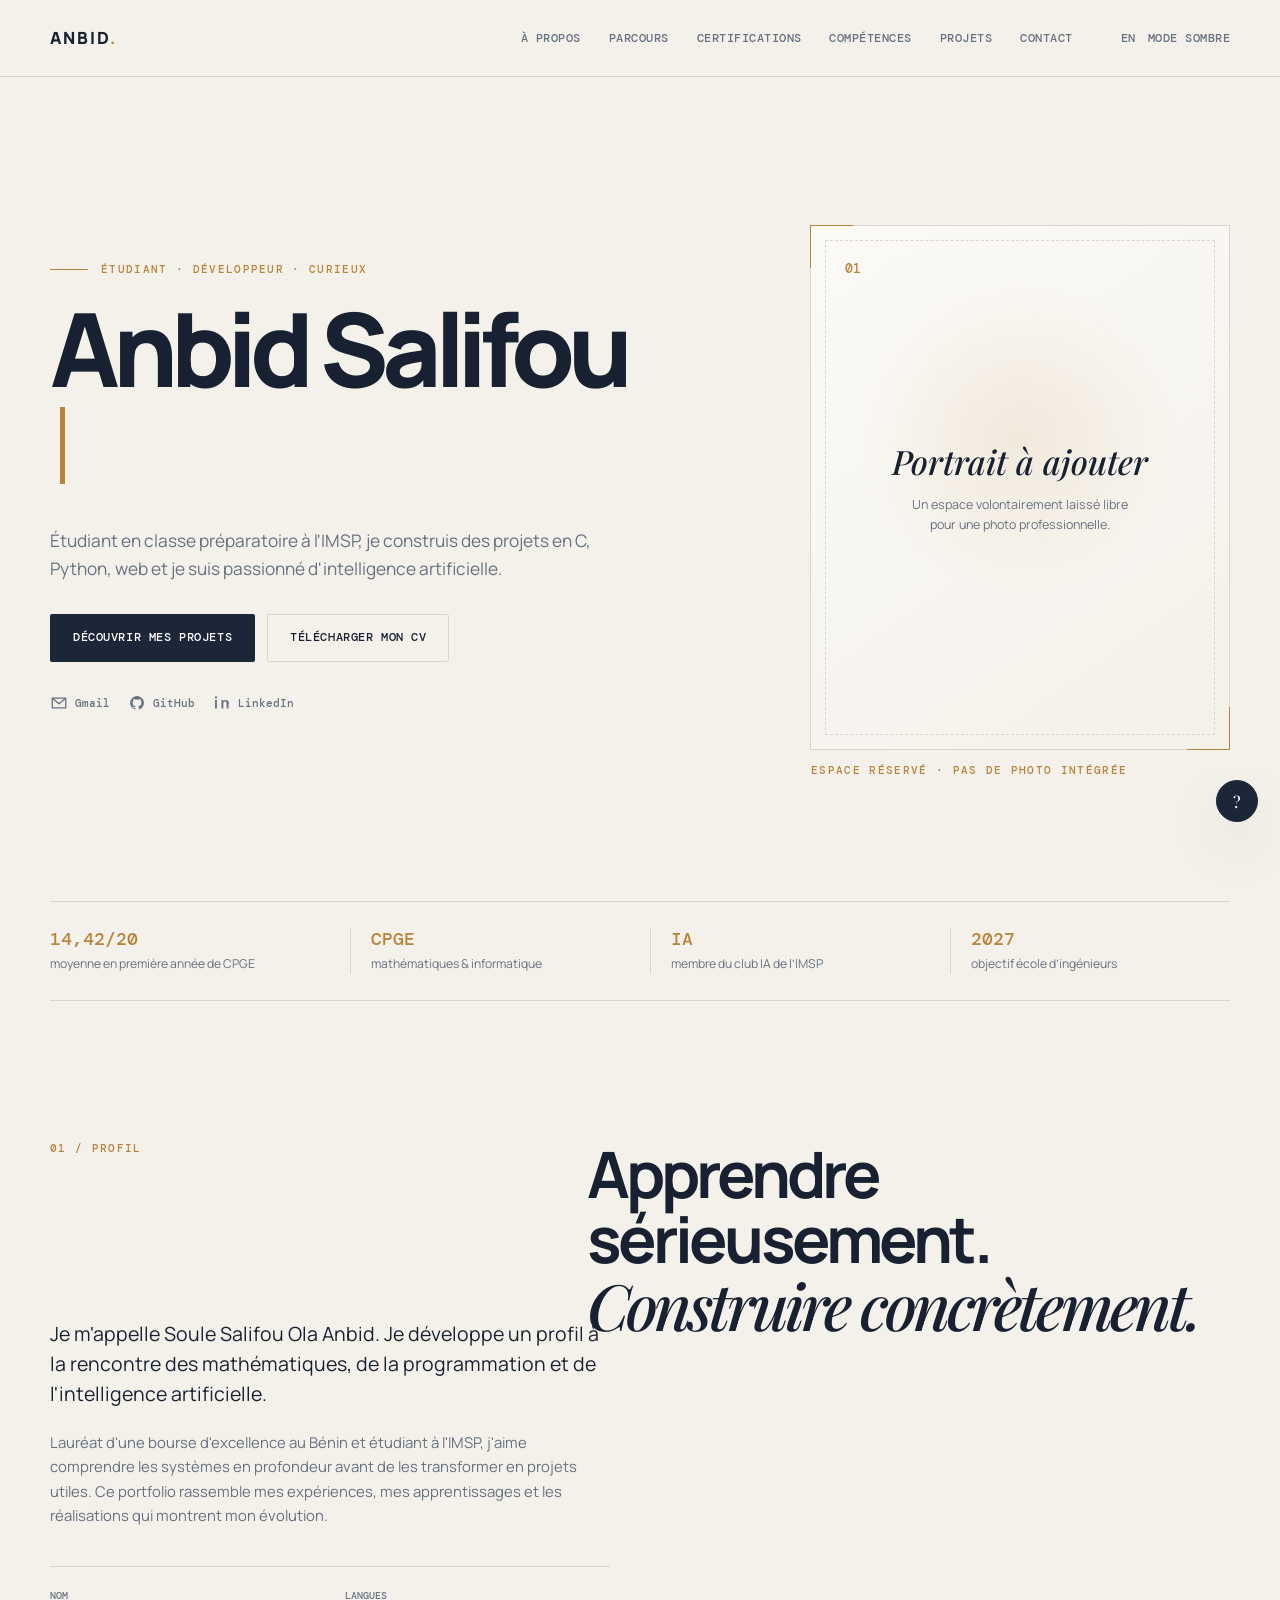
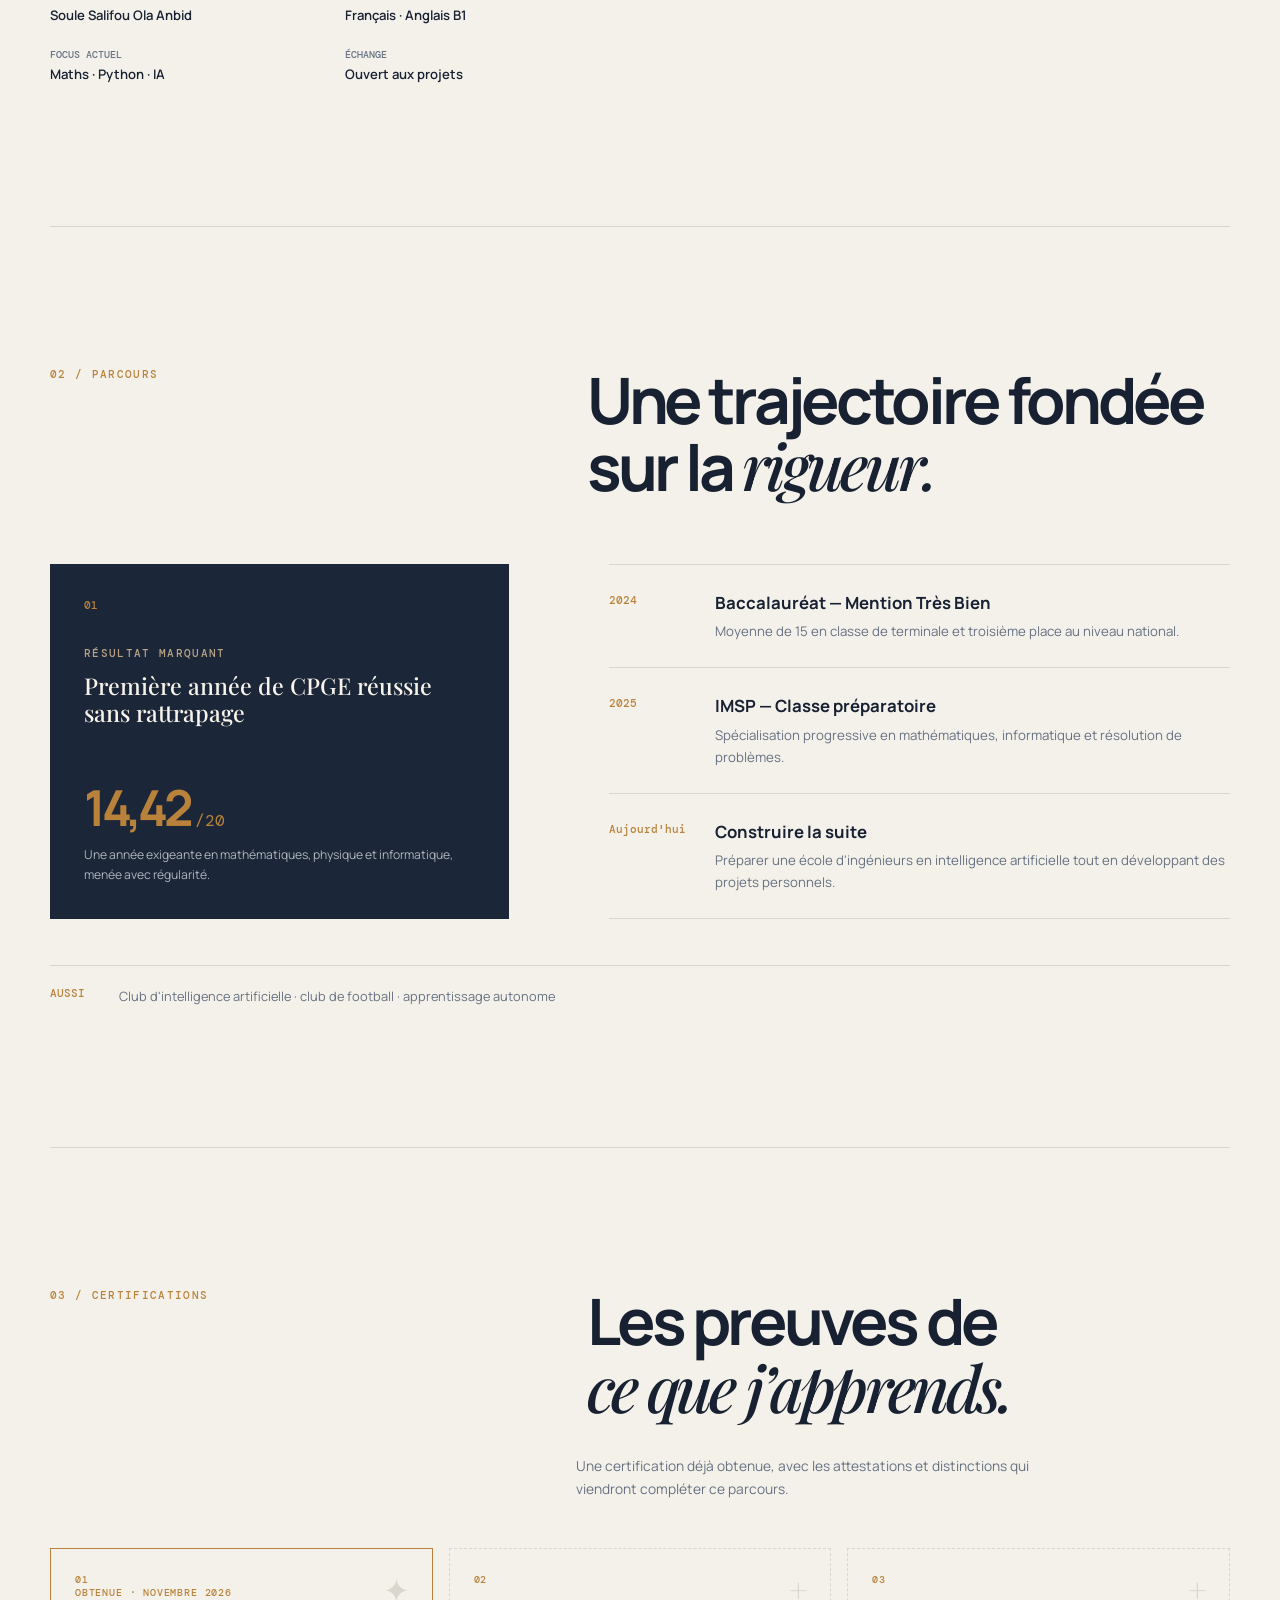
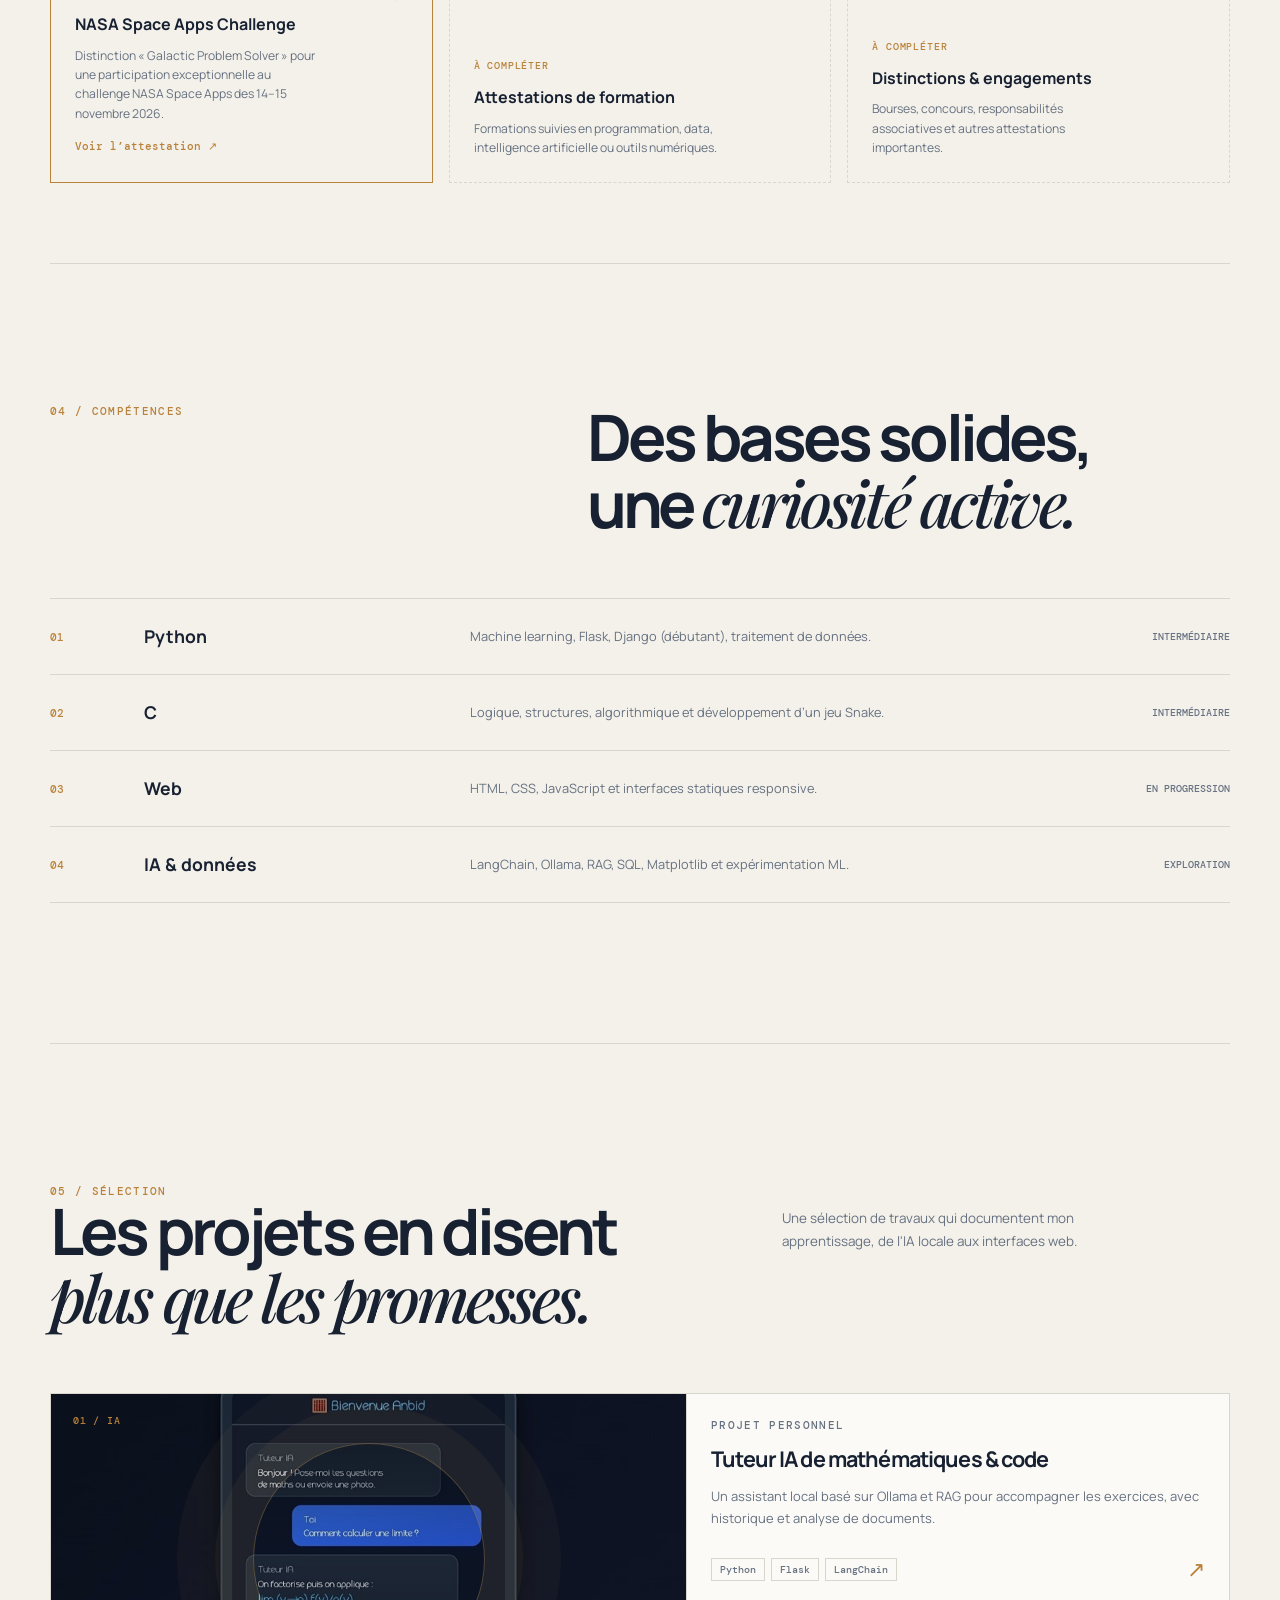
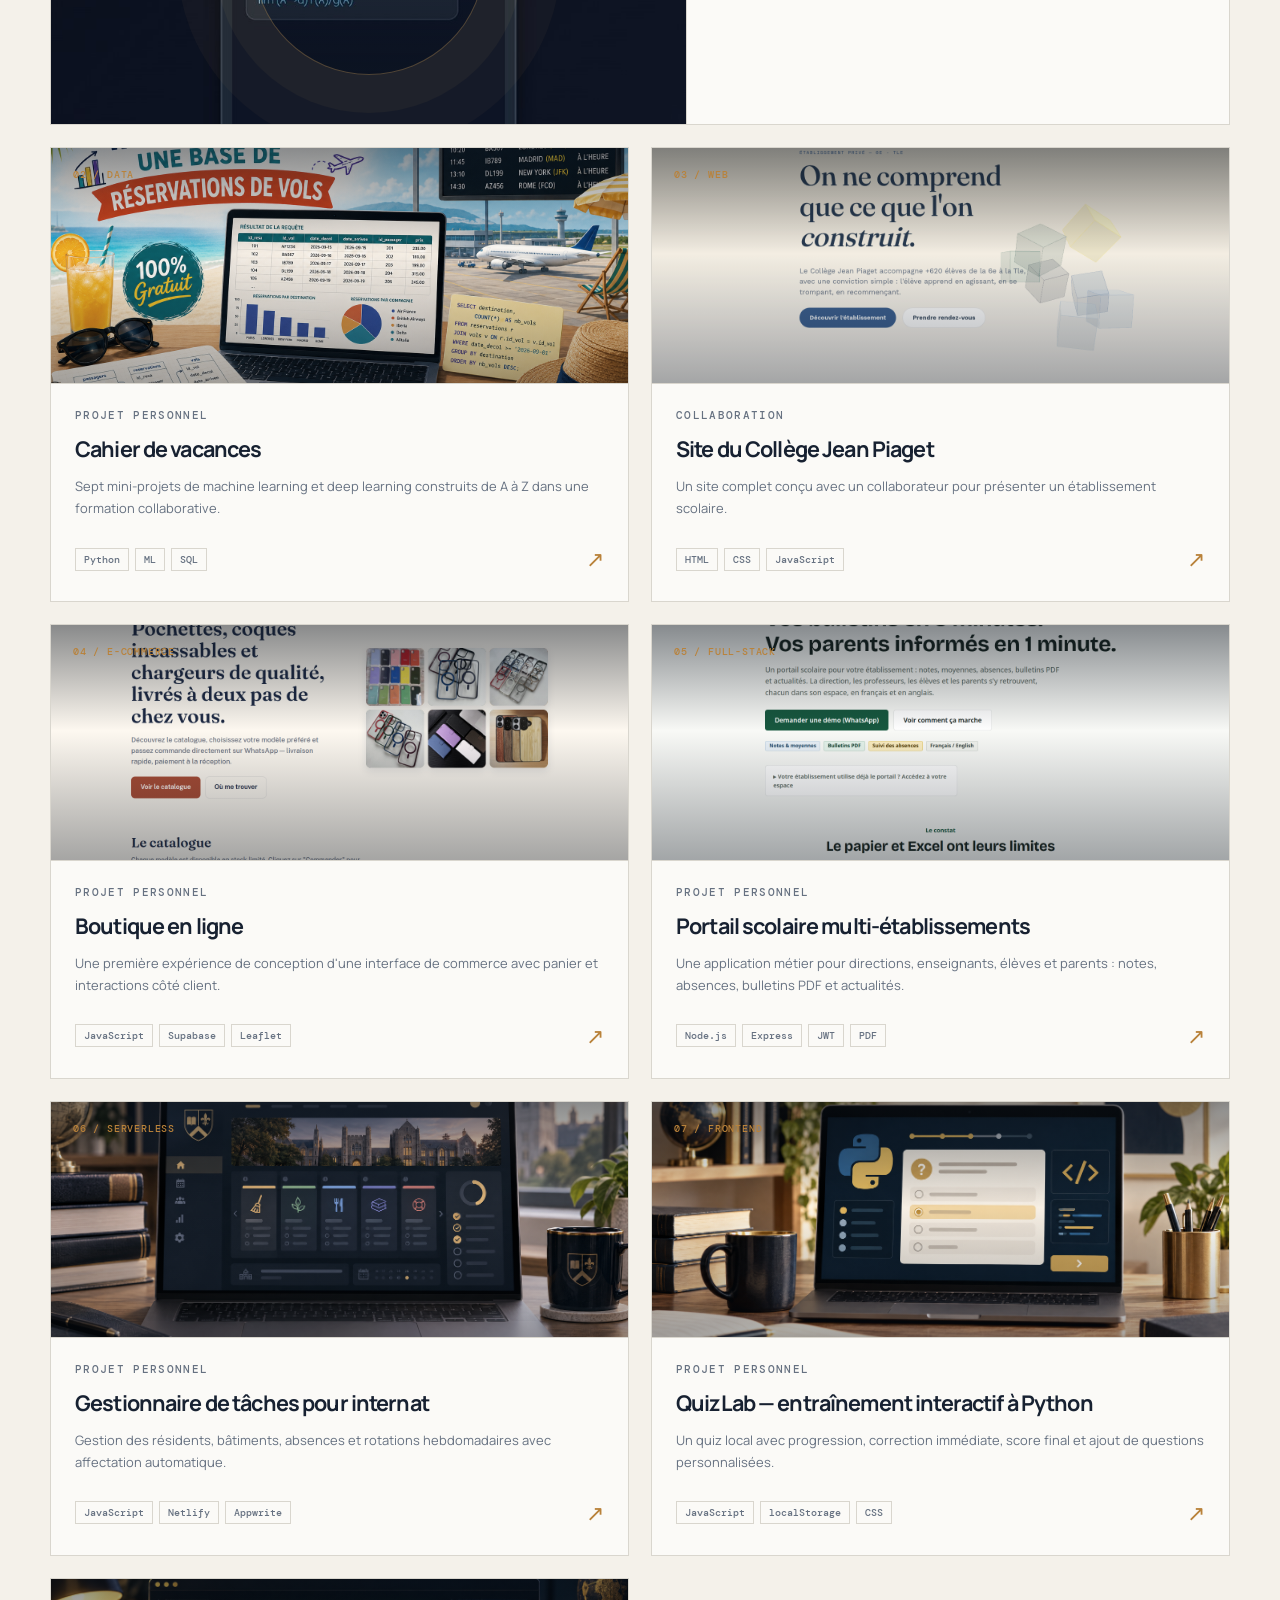
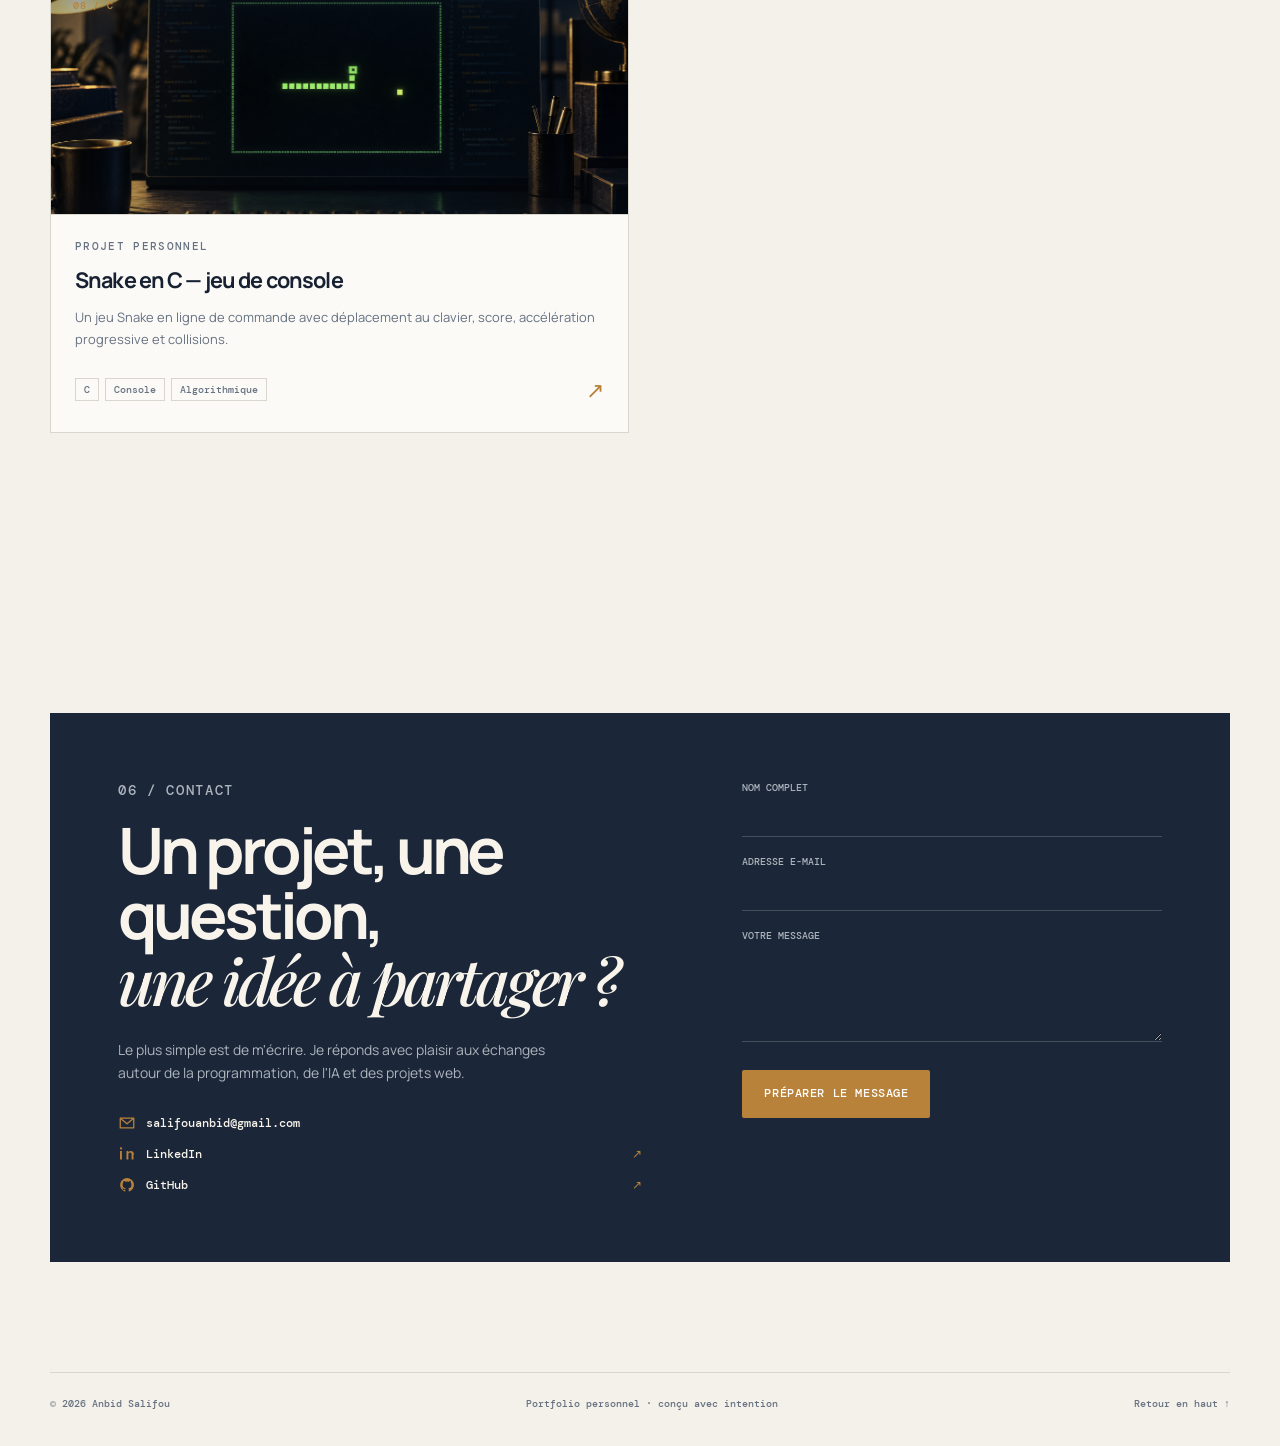
==== commit 7edbe6da: "Synchroniser le CV et ajouter la certification NASA" ====
--- a/index.html
+++ b/index.html
@@ -37,7 +37,7 @@
                 <p class="hero-lede" id="typewriter-text">Étudiant en classe préparatoire à l'IMSP, je construis des projets en C, Python, web et je suis passionné d'intelligence artificielle.</p>
                 <div class="hero-actions">
                     <a class="button button-dark" href="#projects" data-i18n="hero_projects">Découvrir mes projets</a>
-                    <a class="button button-outline" href="assets/cv-anbid-salifou.pdf" download data-i18n="hero_cv">Télécharger mon CV</a>
+                    <a class="button button-outline" href="CV%26certifications/Cv2-1.pdf" download data-i18n="hero_cv">Télécharger mon CV</a>
                 </div>
                 <div class="hero-meta social-links" aria-label="Liens de contact et réseaux sociaux">
                     <a class="social-link" href="mailto:salifouanbid@gmail.com" aria-label="Envoyer un e-mail à Anbid"><span class="social-icon icon-mail" aria-hidden="true"><svg viewBox="0 0 24 24"><path d="M3 5.5h18v13H3z"/><path d="m3.5 6 8.5 7 8.5-7"/></svg></span><span>Gmail</span></a>
@@ -91,9 +91,9 @@
 
         <section class="section credentials-section" id="credentials">
             <div class="section-heading"><p class="section-kicker">03 / <span data-i18n="credentials_kicker">Certifications</span></p><h2 data-i18n="credentials_title">Les preuves de<br><em>ce que j'apprends.</em></h2></div>
-            <p class="credentials-intro" data-i18n="credentials_intro">Cette section accueillera progressivement mes certifications, attestations de formation et distinctions académiques.</p>
+            <p class="credentials-intro" data-i18n="credentials_intro">Une certification déjà obtenue, avec les attestations et distinctions qui viendront compléter ce parcours.</p>
             <div class="credentials-grid">
-                <article class="credential-card"><span class="credential-index">01</span><div><p class="credential-status" data-i18n="credential_to_add">À compléter</p><h3 data-i18n="credential_cert_title">Certifications techniques</h3><p data-i18n="credential_cert_text">Titre de la certification, organisme émetteur, date d'obtention et lien vers le document.</p></div><span class="credential-mark">+</span></article>
+                <article class="credential-card credential-card-active"><span class="credential-index">01</span><div><p class="credential-status" data-i18n="credential_nasa_status">Obtenue · novembre 2026</p><h3 data-i18n="credential_nasa_title">NASA Space Apps Challenge</h3><p data-i18n="credential_nasa_text">Distinction « Galactic Problem Solver » pour une participation exceptionnelle au challenge NASA Space Apps des 14–15 novembre 2026.</p><a class="credential-link" href="CV%26certifications/NASA%20Space%20Apps%20Challenge.pdf" target="_blank" rel="noopener" data-i18n="credential_nasa_link">Voir l’attestation ↗</a></div><span class="credential-mark">✦</span></article>
                 <article class="credential-card"><span class="credential-index">02</span><div><p class="credential-status" data-i18n="credential_to_add">À compléter</p><h3 data-i18n="credential_training_title">Attestations de formation</h3><p data-i18n="credential_training_text">Formations suivies en programmation, data, intelligence artificielle ou outils numériques.</p></div><span class="credential-mark">+</span></article>
                 <article class="credential-card"><span class="credential-index">03</span><div><p class="credential-status" data-i18n="credential_to_add">À compléter</p><h3 data-i18n="credential_awards_title">Distinctions & engagements</h3><p data-i18n="credential_awards_text">Bourses, concours, responsabilités associatives et autres attestations importantes.</p></div><span class="credential-mark">+</span></article>
             </div>
--- a/style.css
+++ b/style.css
@@ -48,7 +48,7 @@
 .credentials-intro { max-width:460px; margin:34px 0 0 calc(42% + 30px); color:var(--muted); font-size:.86rem; }
 .credentials-grid { display:grid; grid-template-columns:repeat(3,1fr); gap:16px; margin-top:48px; }
 .credential-card { min-height:220px; padding:24px; border:1px dashed var(--line); display:flex; flex-direction:column; justify-content:space-between; position:relative; transition:border-color .2s,background .2s; }
-.credential-card:hover { border-color:var(--gold); background:var(--surface); }
+.credential-card:hover { border-color:var(--gold); background:var(--surface); } .credential-card-active { border-style:solid; border-color:var(--gold); } .credential-link { display:inline-block; margin-top:16px; color:var(--gold); font:500 .68rem var(--mono); text-decoration:none; } .credential-link:hover { text-decoration:underline; }
 .credential-index,.credential-status { font:500 .64rem var(--mono); color:var(--gold); text-transform:uppercase; letter-spacing:.08em; }
 .credential-card h3 { margin:12px 0 8px; font-size:1rem; }
 .credential-card p:not(.credential-status) { color:var(--muted); font-size:.76rem; line-height:1.6; max-width:250px; }
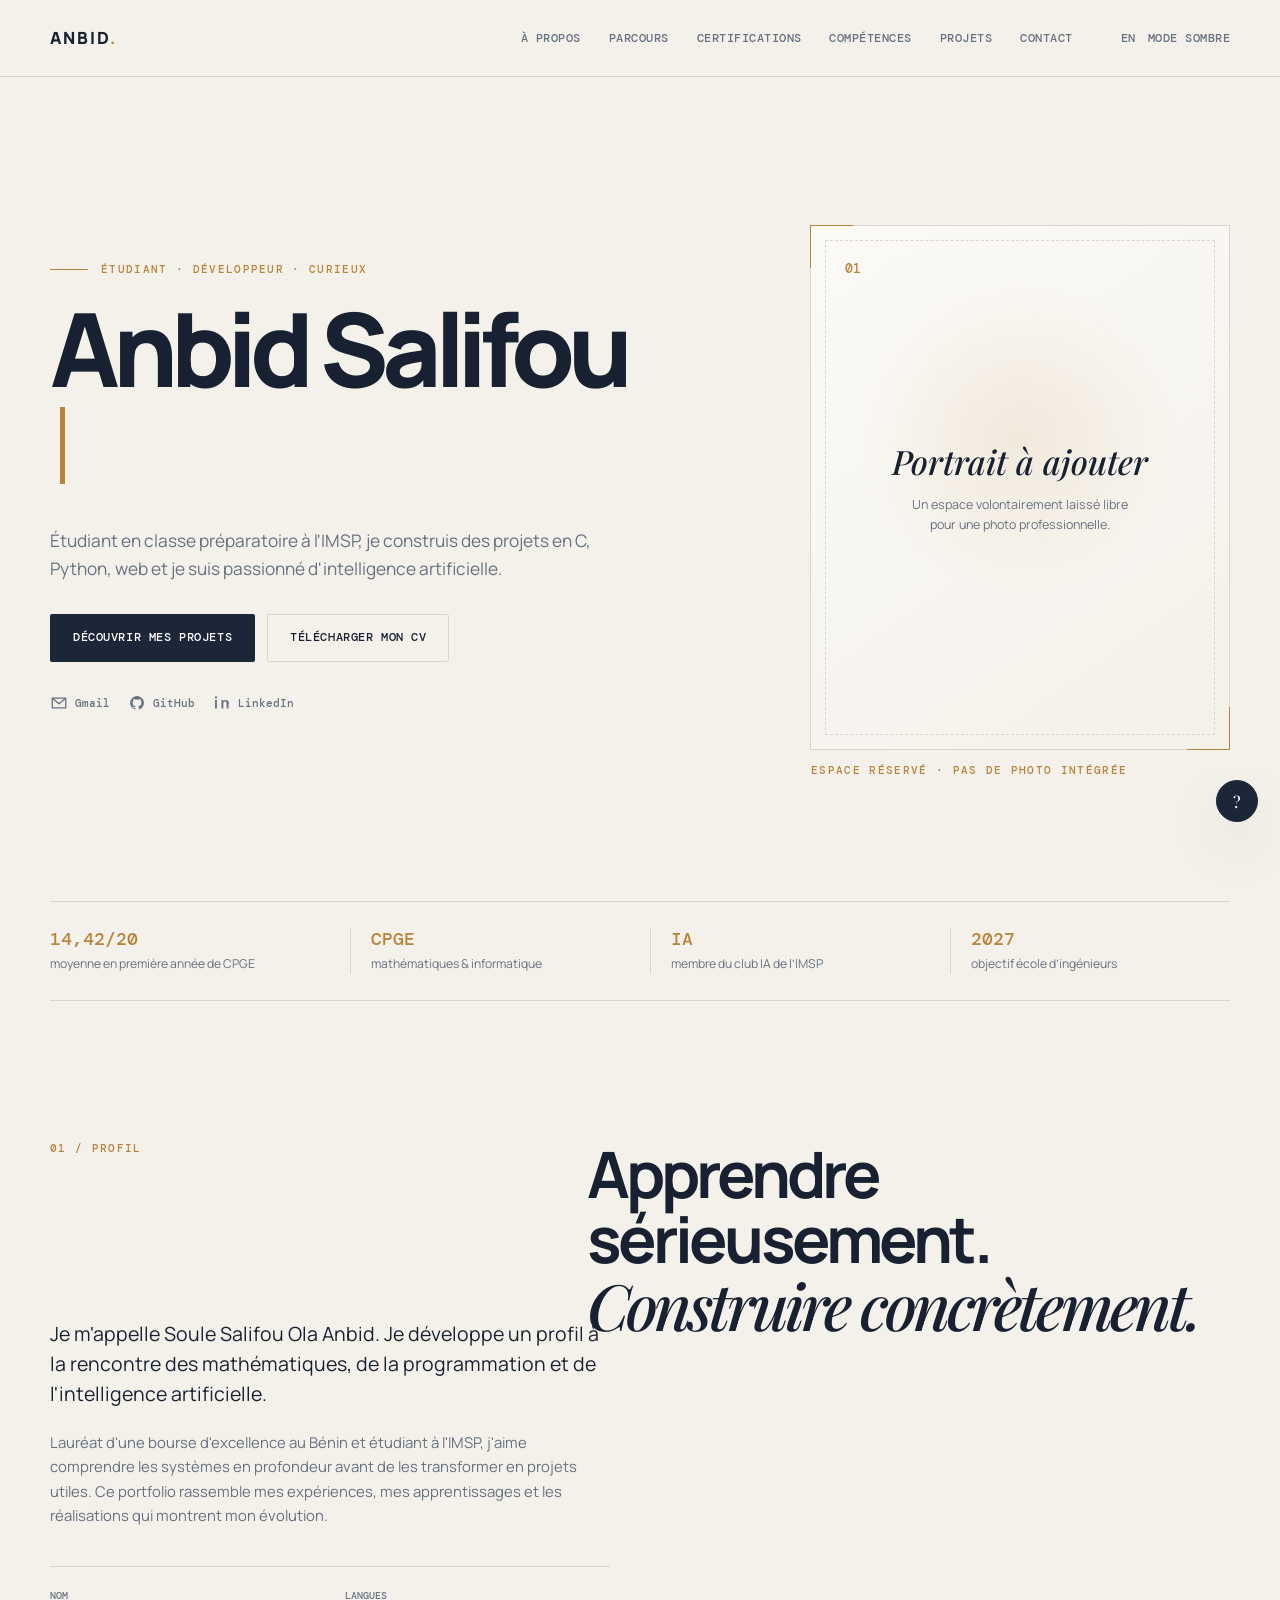
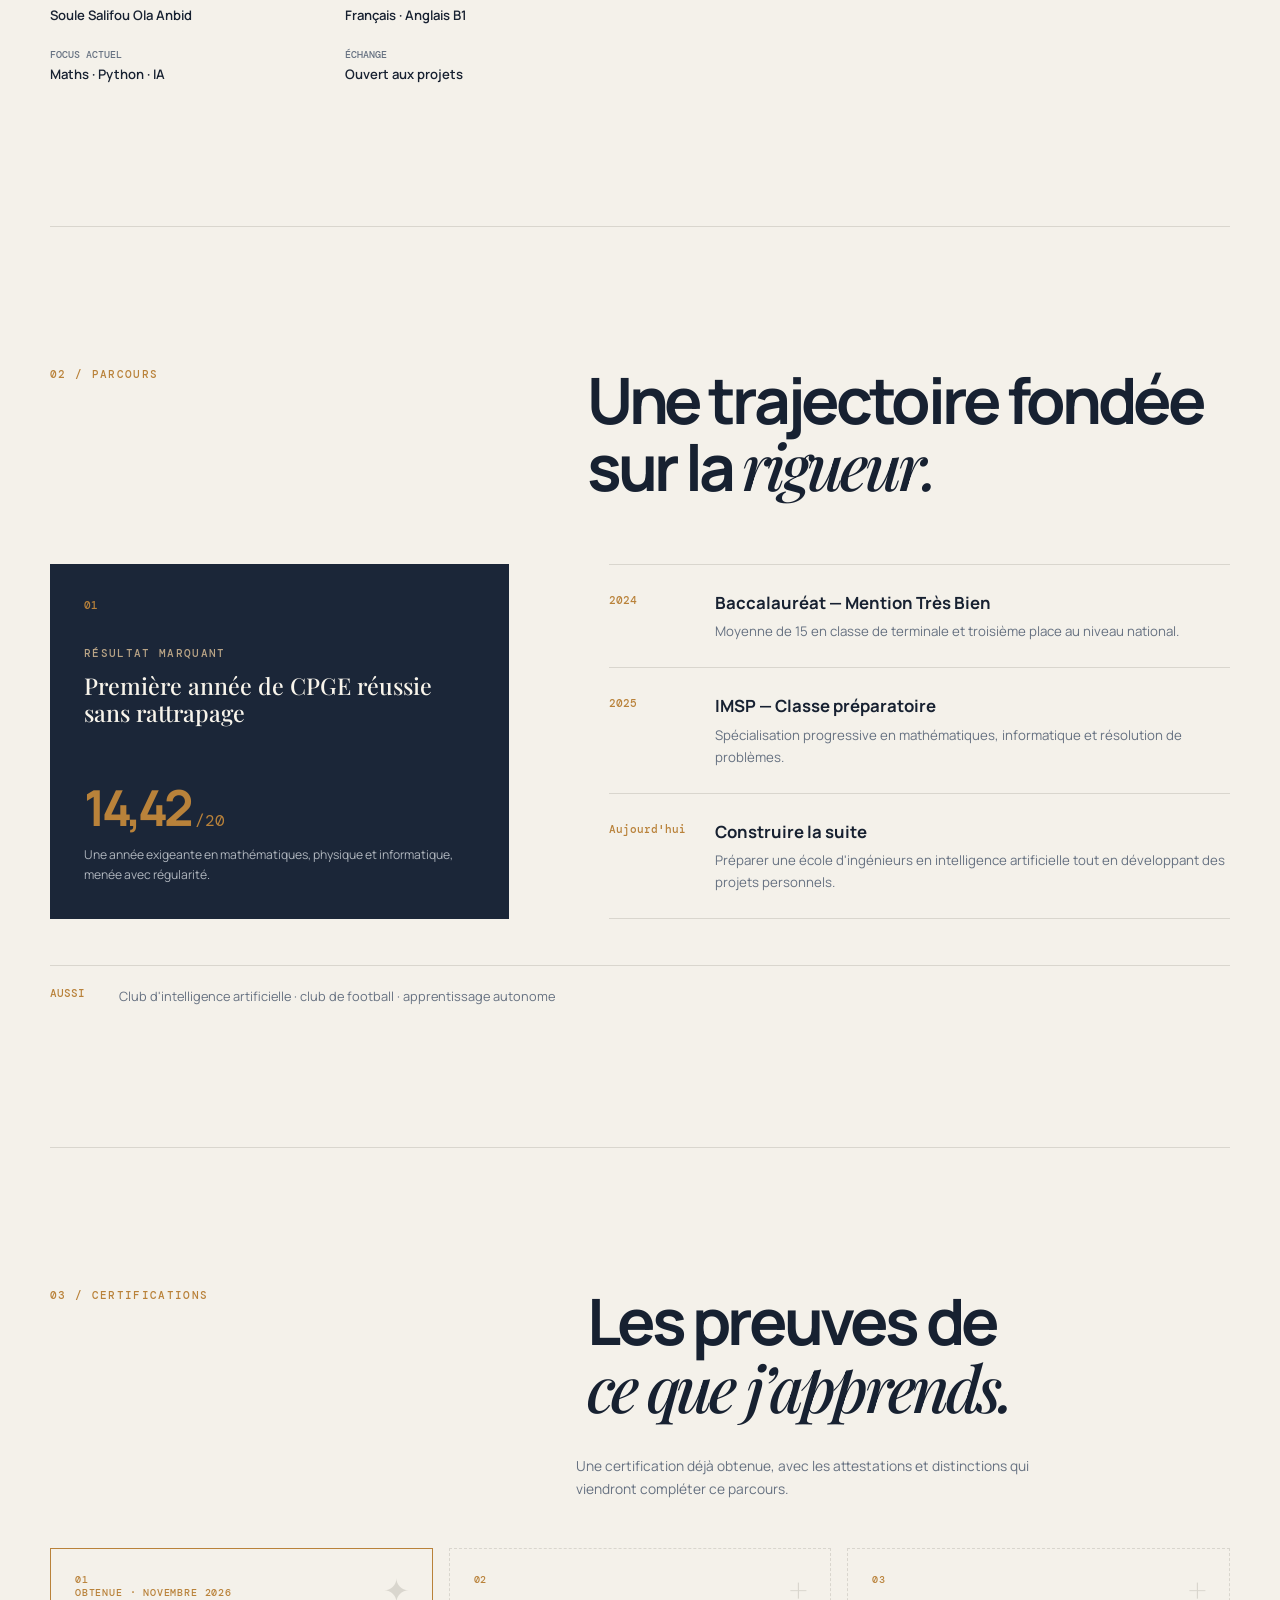
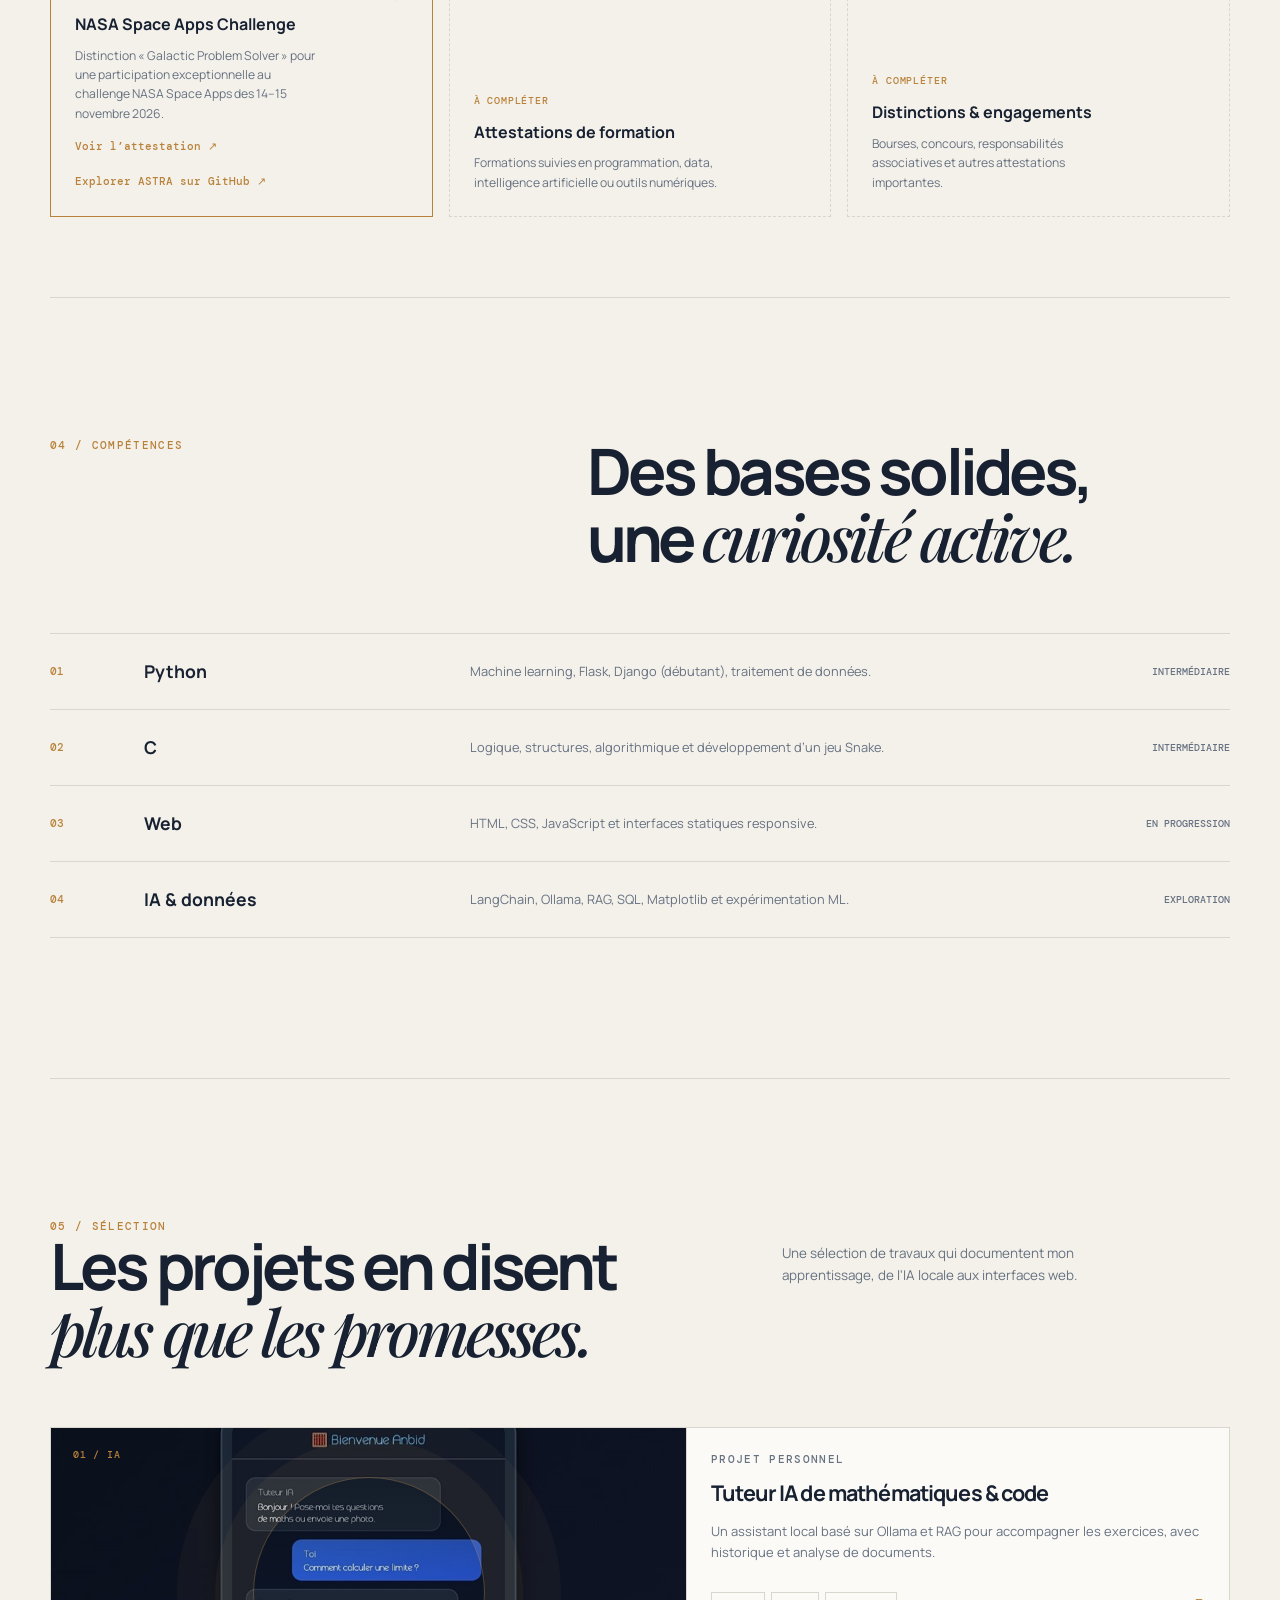
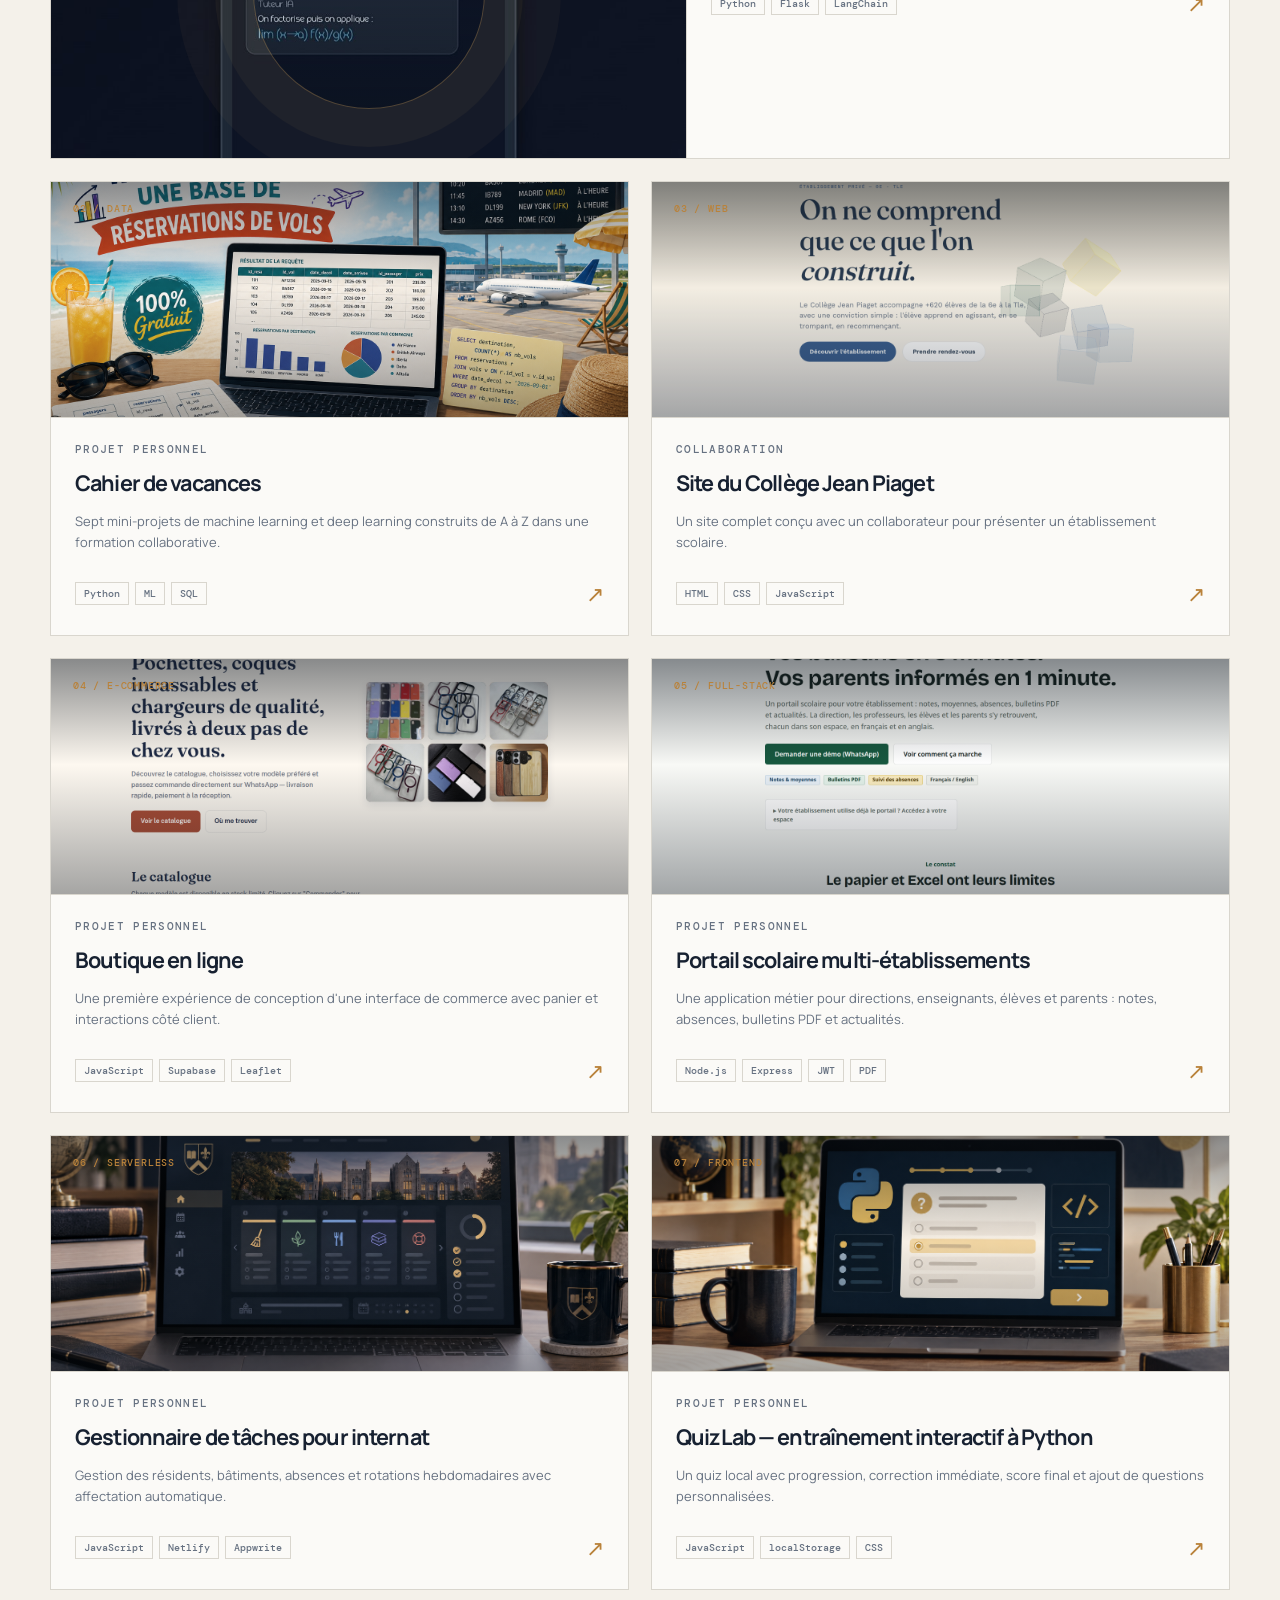
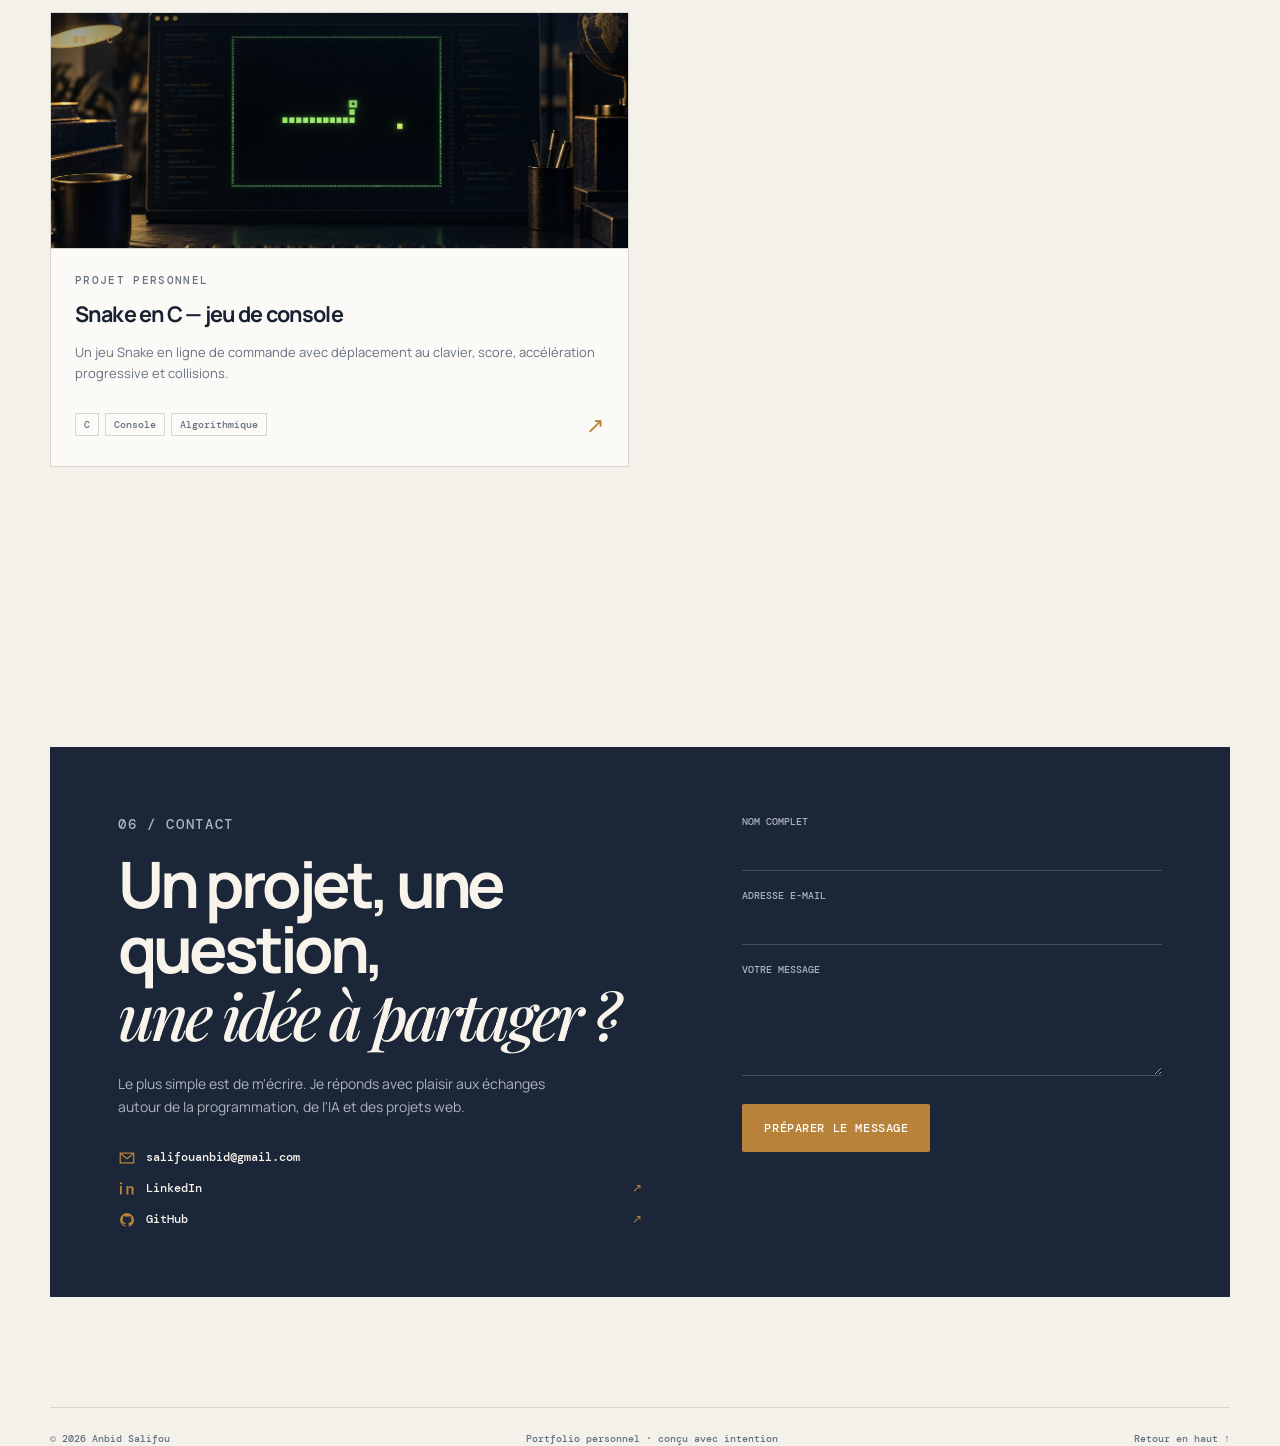
==== commit 95fe98b9: "Mettre en avant le Cahier de vacances et ASTRA" ====
--- a/index.html
+++ b/index.html
@@ -93,7 +93,7 @@
             <div class="section-heading"><p class="section-kicker">03 / <span data-i18n="credentials_kicker">Certifications</span></p><h2 data-i18n="credentials_title">Les preuves de<br><em>ce que j'apprends.</em></h2></div>
             <p class="credentials-intro" data-i18n="credentials_intro">Une certification déjà obtenue, avec les attestations et distinctions qui viendront compléter ce parcours.</p>
             <div class="credentials-grid">
-                <article class="credential-card credential-card-active"><span class="credential-index">01</span><div><p class="credential-status" data-i18n="credential_nasa_status">Obtenue · novembre 2026</p><h3 data-i18n="credential_nasa_title">NASA Space Apps Challenge</h3><p data-i18n="credential_nasa_text">Distinction « Galactic Problem Solver » pour une participation exceptionnelle au challenge NASA Space Apps des 14–15 novembre 2026.</p><a class="credential-link" href="CV%26certifications/NASA%20Space%20Apps%20Challenge.pdf" target="_blank" rel="noopener" data-i18n="credential_nasa_link">Voir l’attestation ↗</a></div><span class="credential-mark">✦</span></article>
+                <article class="credential-card credential-card-active"><span class="credential-index">01</span><div><p class="credential-status" data-i18n="credential_nasa_status">Obtenue · novembre 2026</p><h3 data-i18n="credential_nasa_title">NASA Space Apps Challenge</h3><p data-i18n="credential_nasa_text">Distinction « Galactic Problem Solver » pour une participation exceptionnelle au challenge NASA Space Apps des 14–15 novembre 2026.</p><a class="credential-link" href="CV%26certifications/NASA%20Space%20Apps%20Challenge.pdf" target="_blank" rel="noopener" data-i18n="credential_nasa_link">Voir l’attestation ↗</a><a class="credential-link credential-link-secondary" href="https://github.com/salifouanbid/nasa-space-challenge-2026" target="_blank" rel="noopener" data-i18n="credential_nasa_project">Explorer ASTRA sur GitHub ↗</a></div><span class="credential-mark">✦</span></article>
                 <article class="credential-card"><span class="credential-index">02</span><div><p class="credential-status" data-i18n="credential_to_add">À compléter</p><h3 data-i18n="credential_training_title">Attestations de formation</h3><p data-i18n="credential_training_text">Formations suivies en programmation, data, intelligence artificielle ou outils numériques.</p></div><span class="credential-mark">+</span></article>
                 <article class="credential-card"><span class="credential-index">03</span><div><p class="credential-status" data-i18n="credential_to_add">À compléter</p><h3 data-i18n="credential_awards_title">Distinctions & engagements</h3><p data-i18n="credential_awards_text">Bourses, concours, responsabilités associatives et autres attestations importantes.</p></div><span class="credential-mark">+</span></article>
             </div>
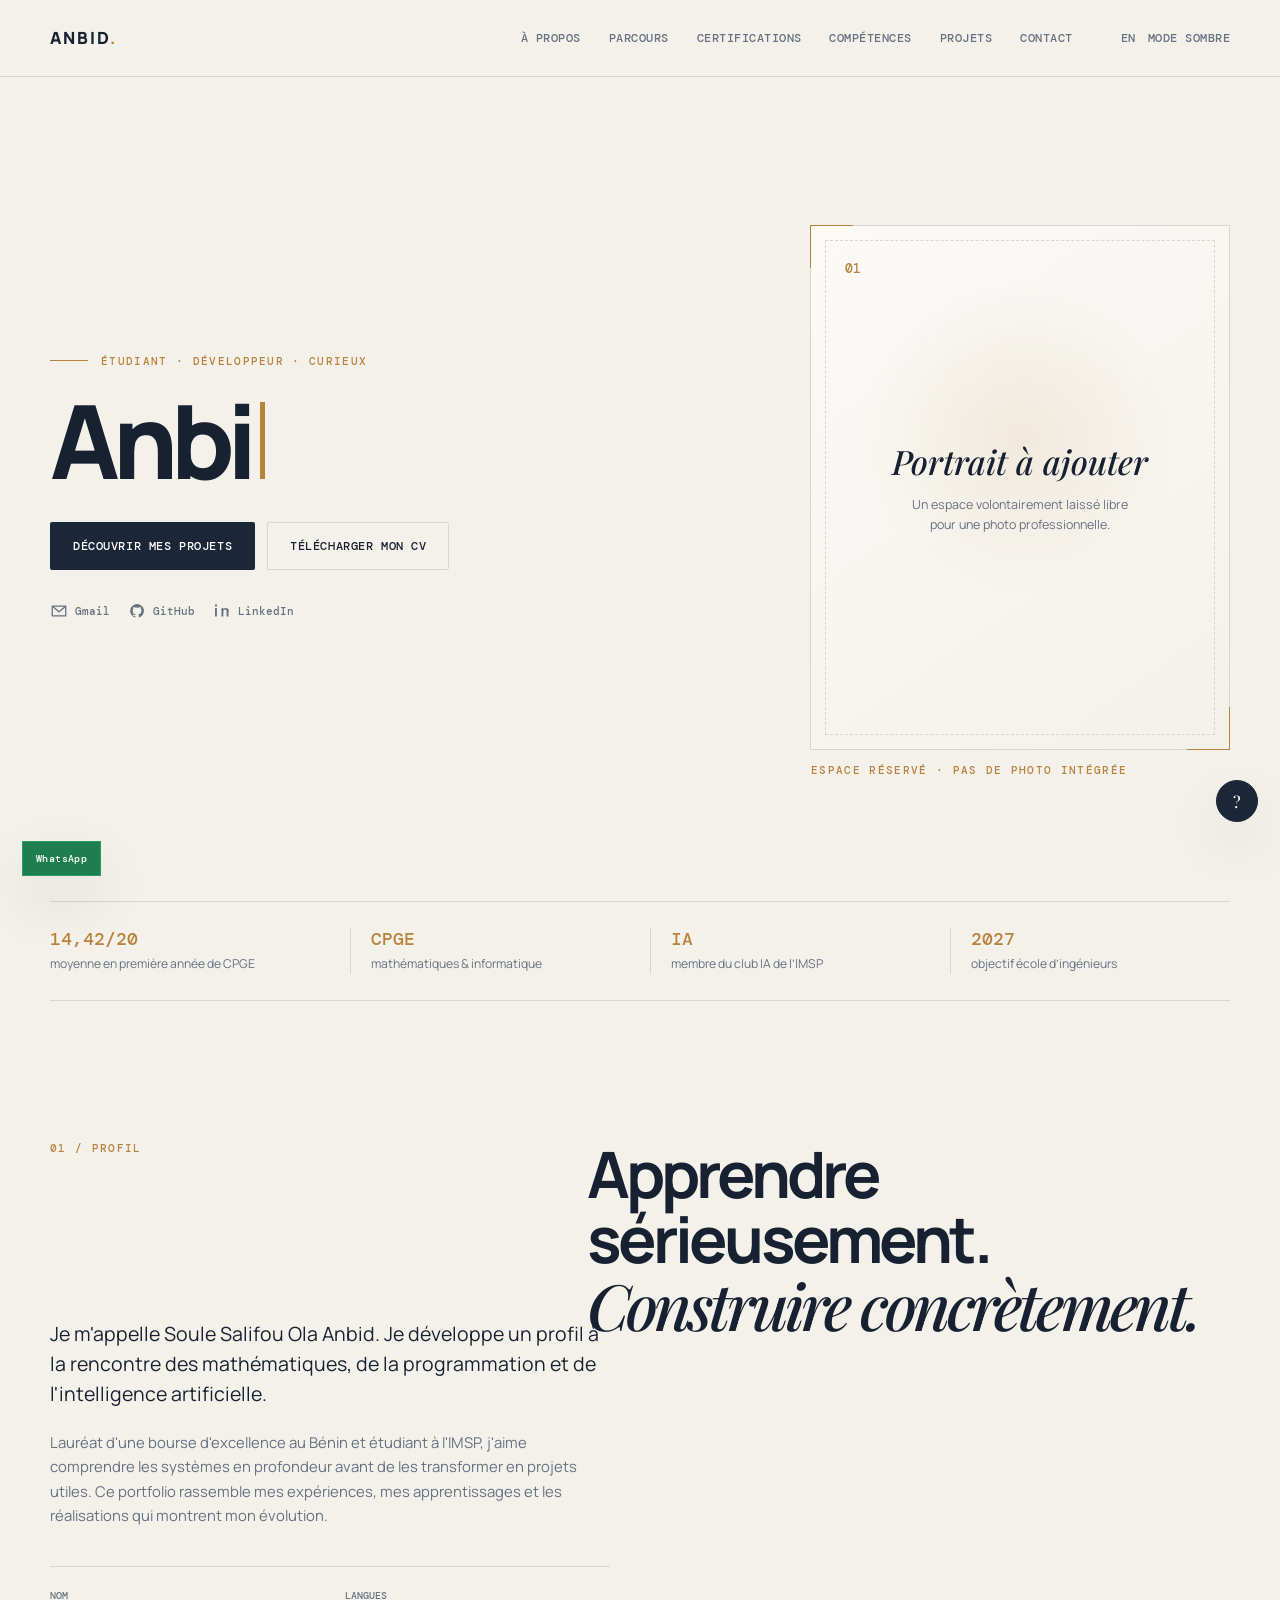
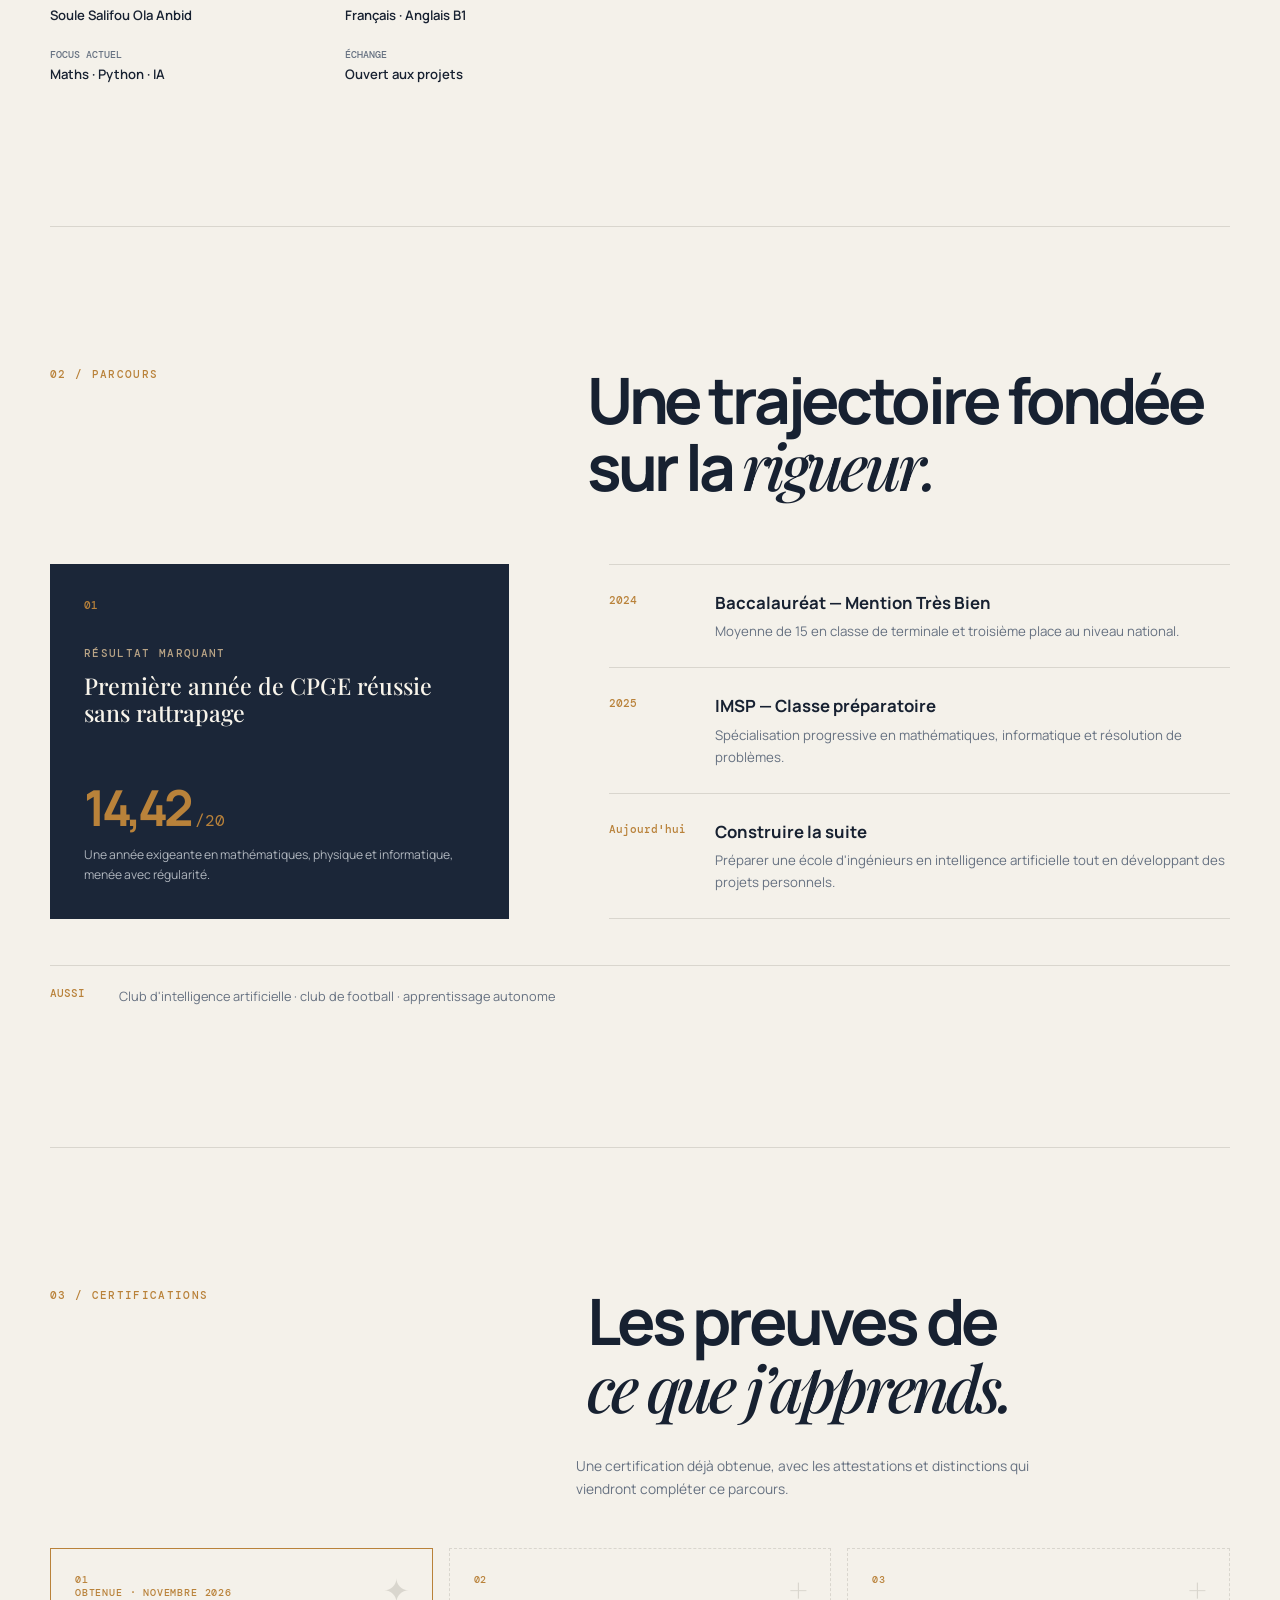
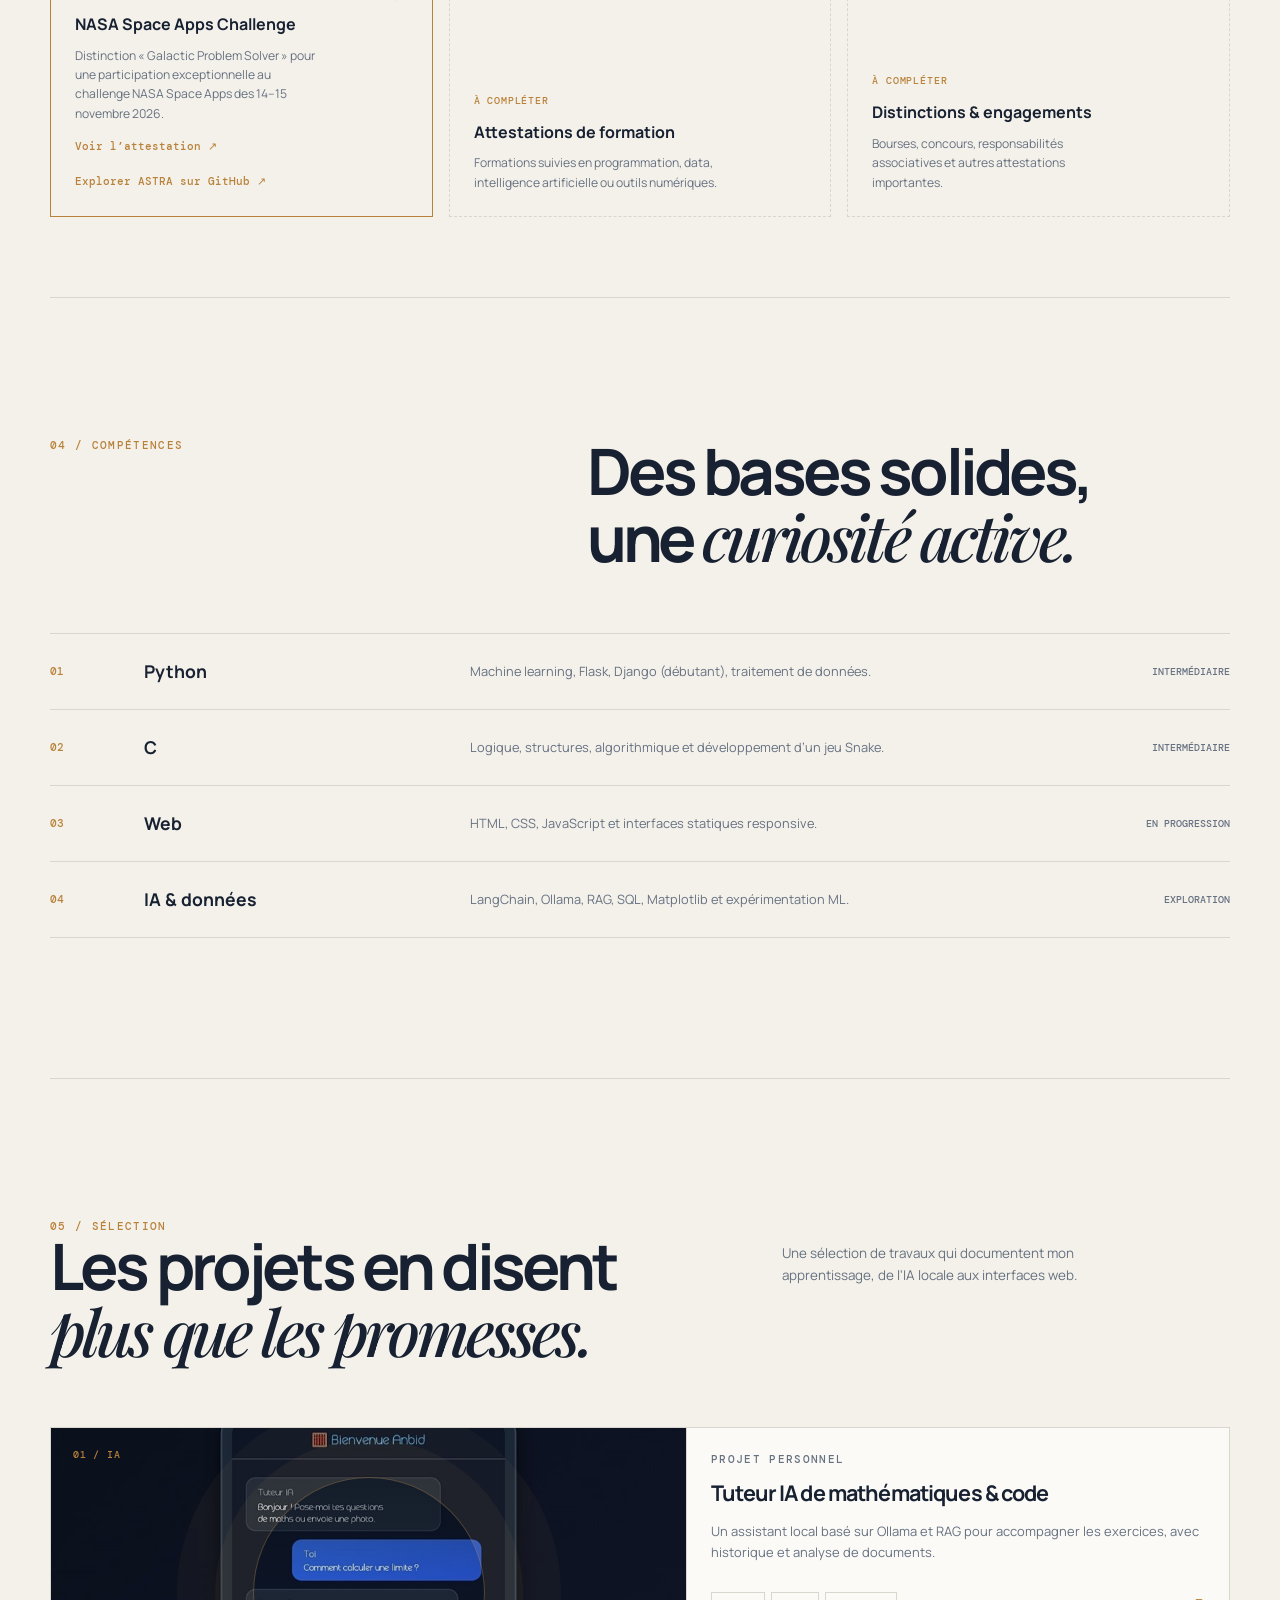
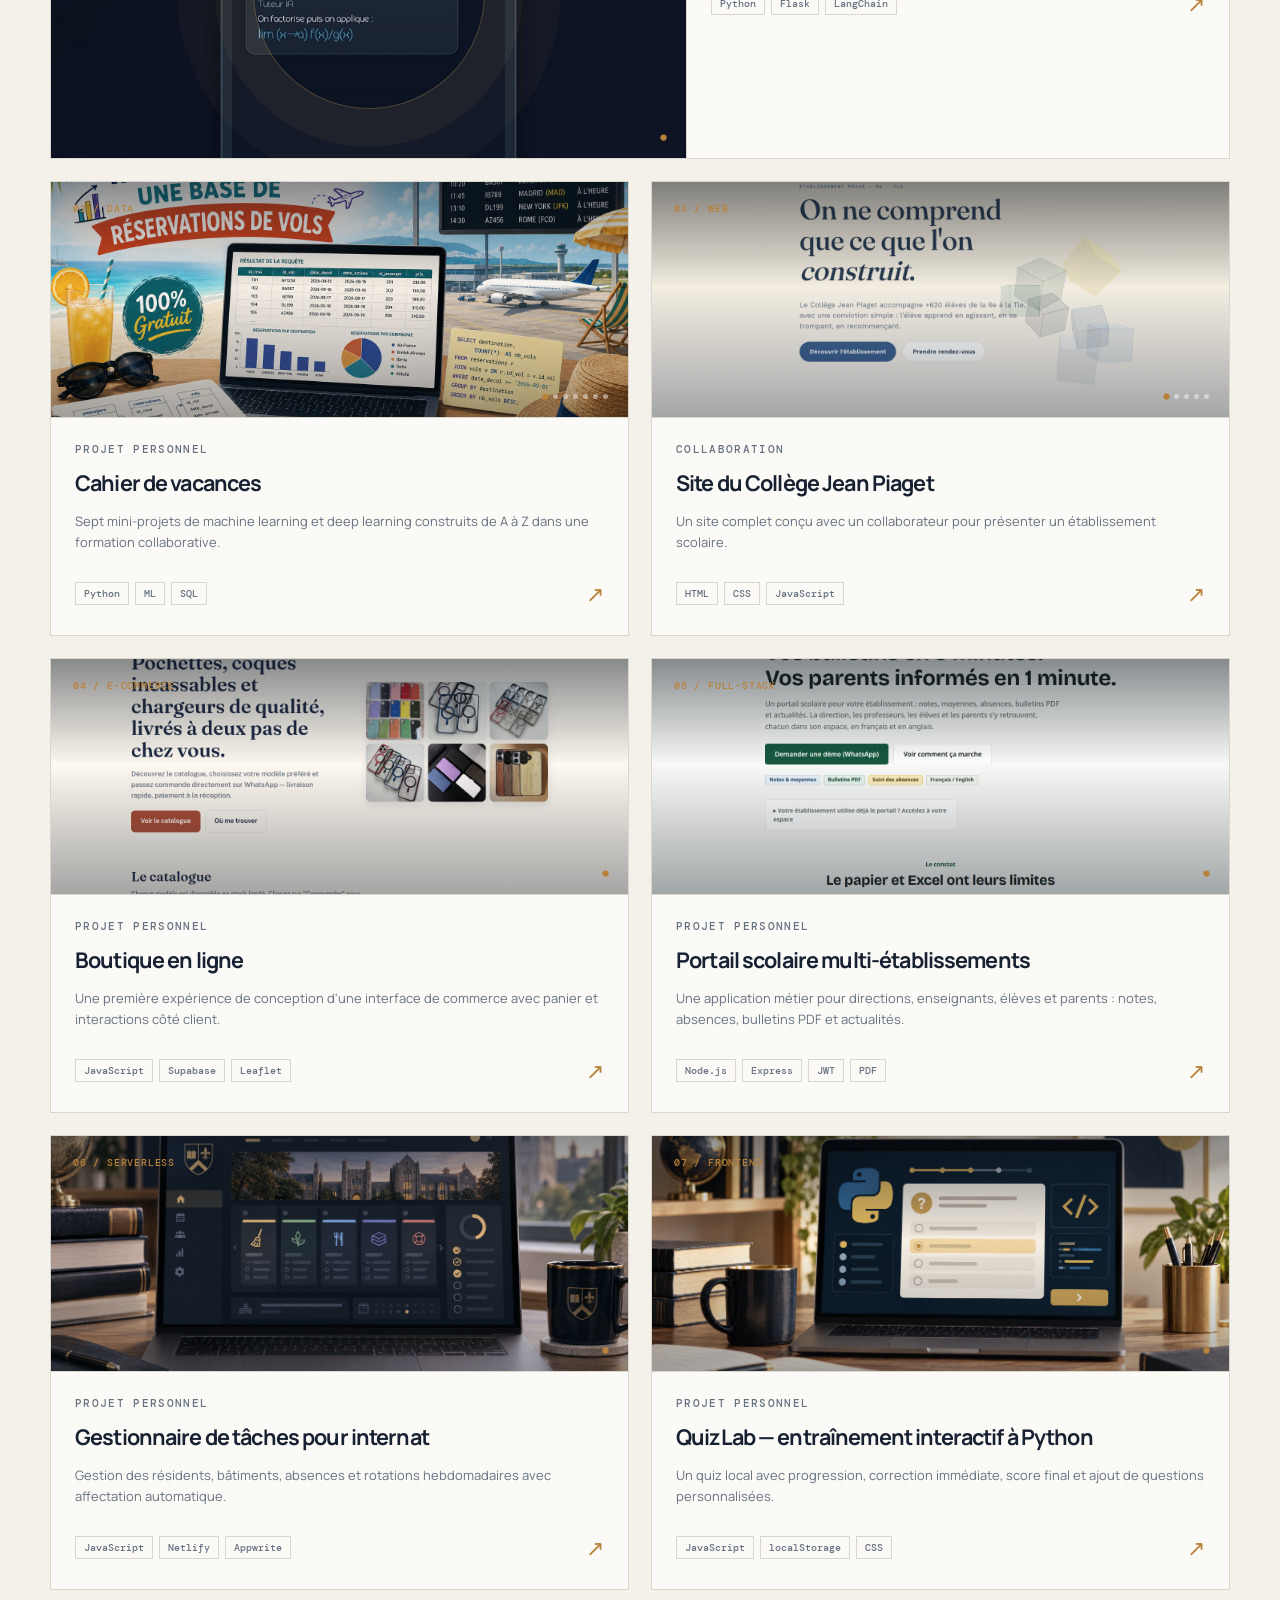
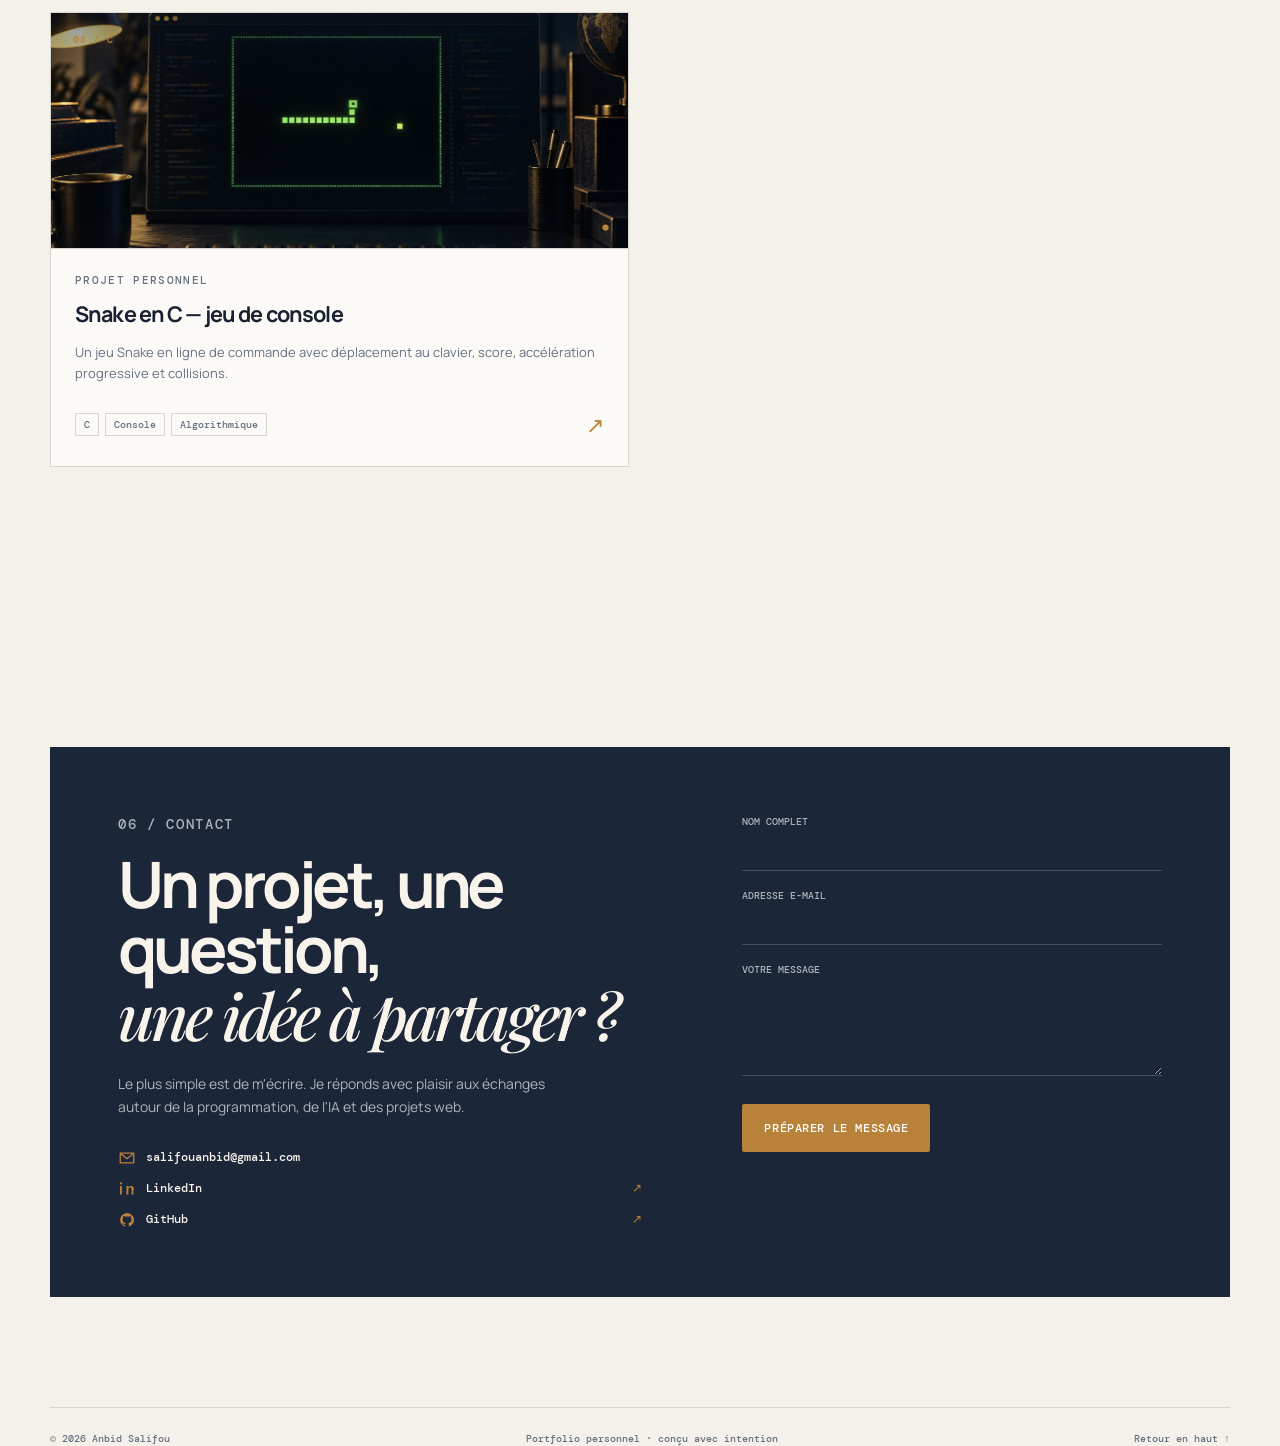
==== commit 6eac5c92: "Forcer le chargement du script corrige" ====
--- a/index.html
+++ b/index.html
@@ -133,6 +133,6 @@
     <button class="back-to-top" id="back-to-top" aria-label="Retour en haut">↑</button>
     <button class="assistant-toggle" id="assistant-toggle" aria-label="Ouvrir l'assistant FAQ">?</button>
     <aside class="assistant" id="assistant" aria-label="Assistant FAQ"><div class="assistant-header"><strong data-i18n="assistant_title">À propos d'Anbid</strong><button id="assistant-close" aria-label="Fermer">×</button></div><div class="assistant-messages" id="assistant-messages"><p class="assistant-msg bot" data-i18n="assistant_welcome">Je peux répondre rapidement sur le parcours, les compétences, les projets ou le contact.</p></div><div class="assistant-suggestions" id="assistant-suggestions"></div><div class="assistant-input"><input id="assistant-input" type="text" data-i18n-placeholder="assistant_placeholder" placeholder="Posez une question…"><button id="assistant-send" aria-label="Envoyer">↗</button></div></aside>
-    <script src="script.js"></script>
+    <script src="script.js?v=cff9b63"></script>
 </body>
 </html>
